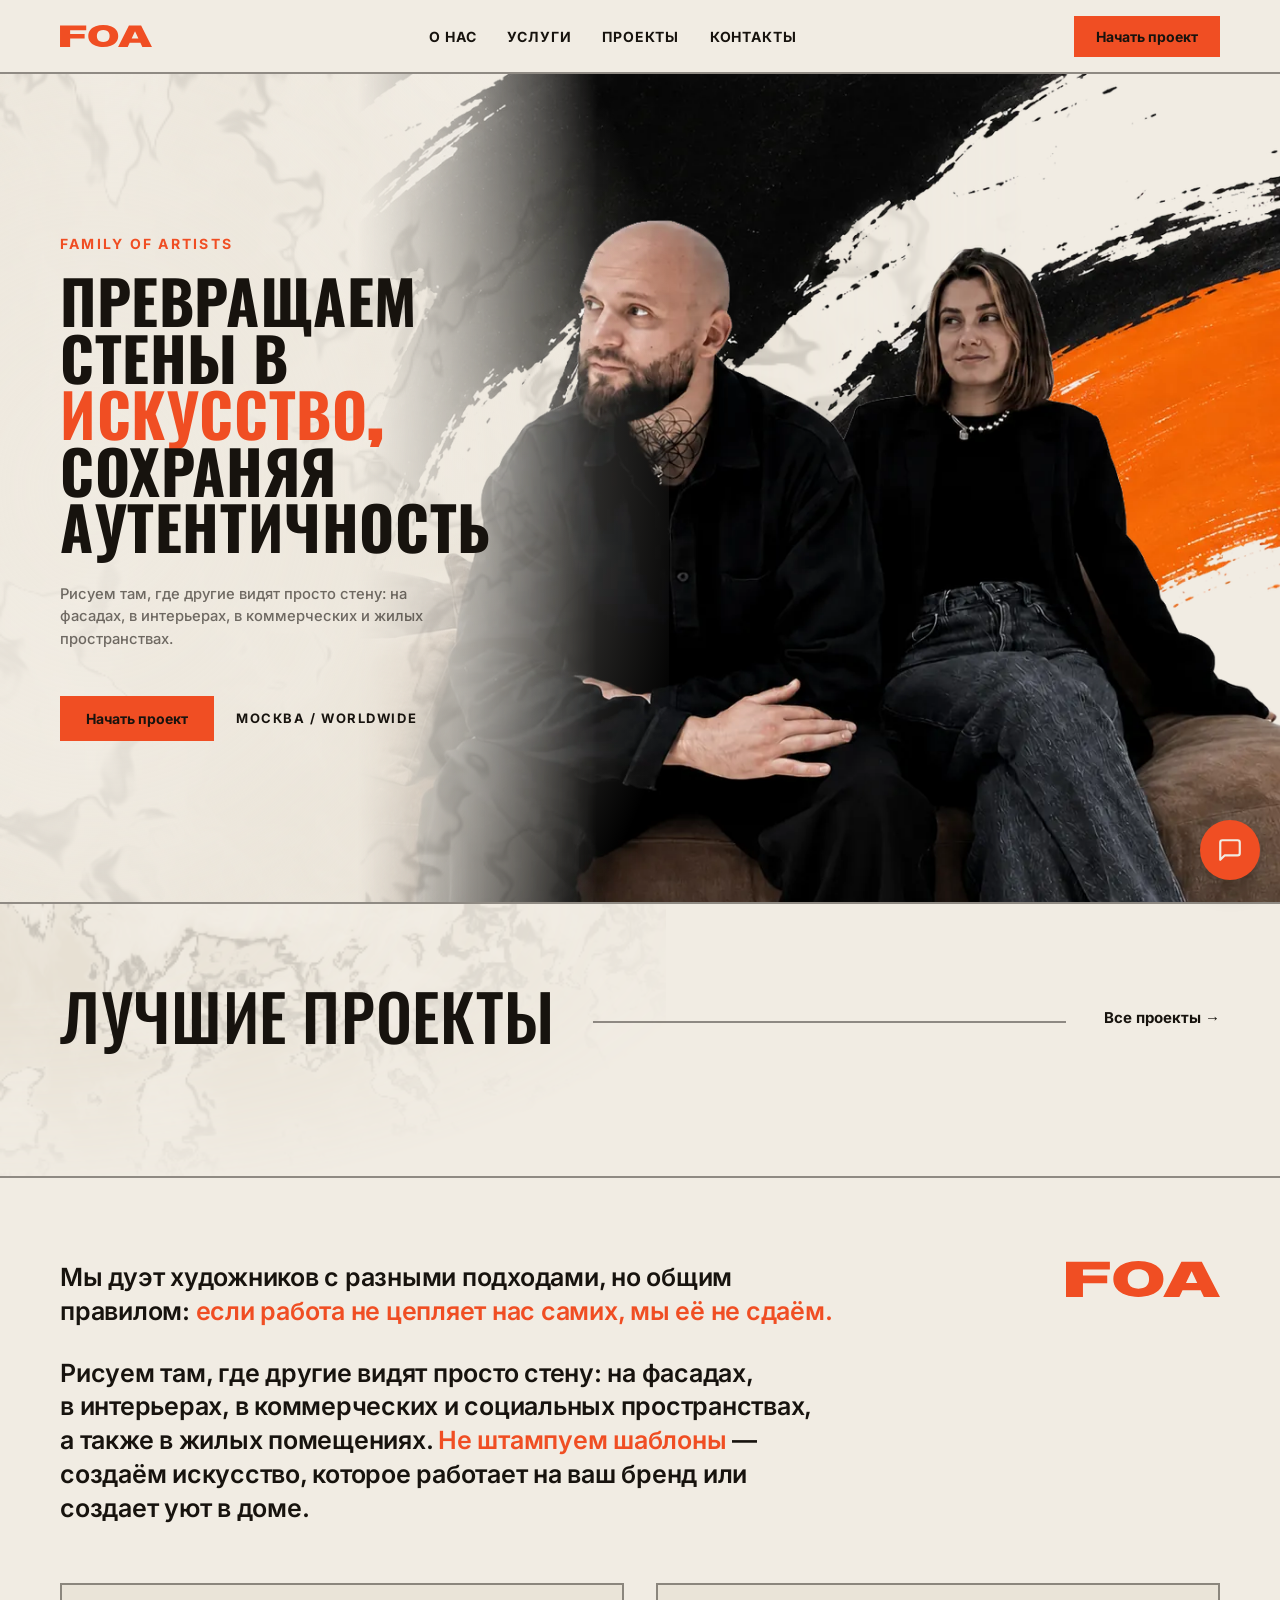
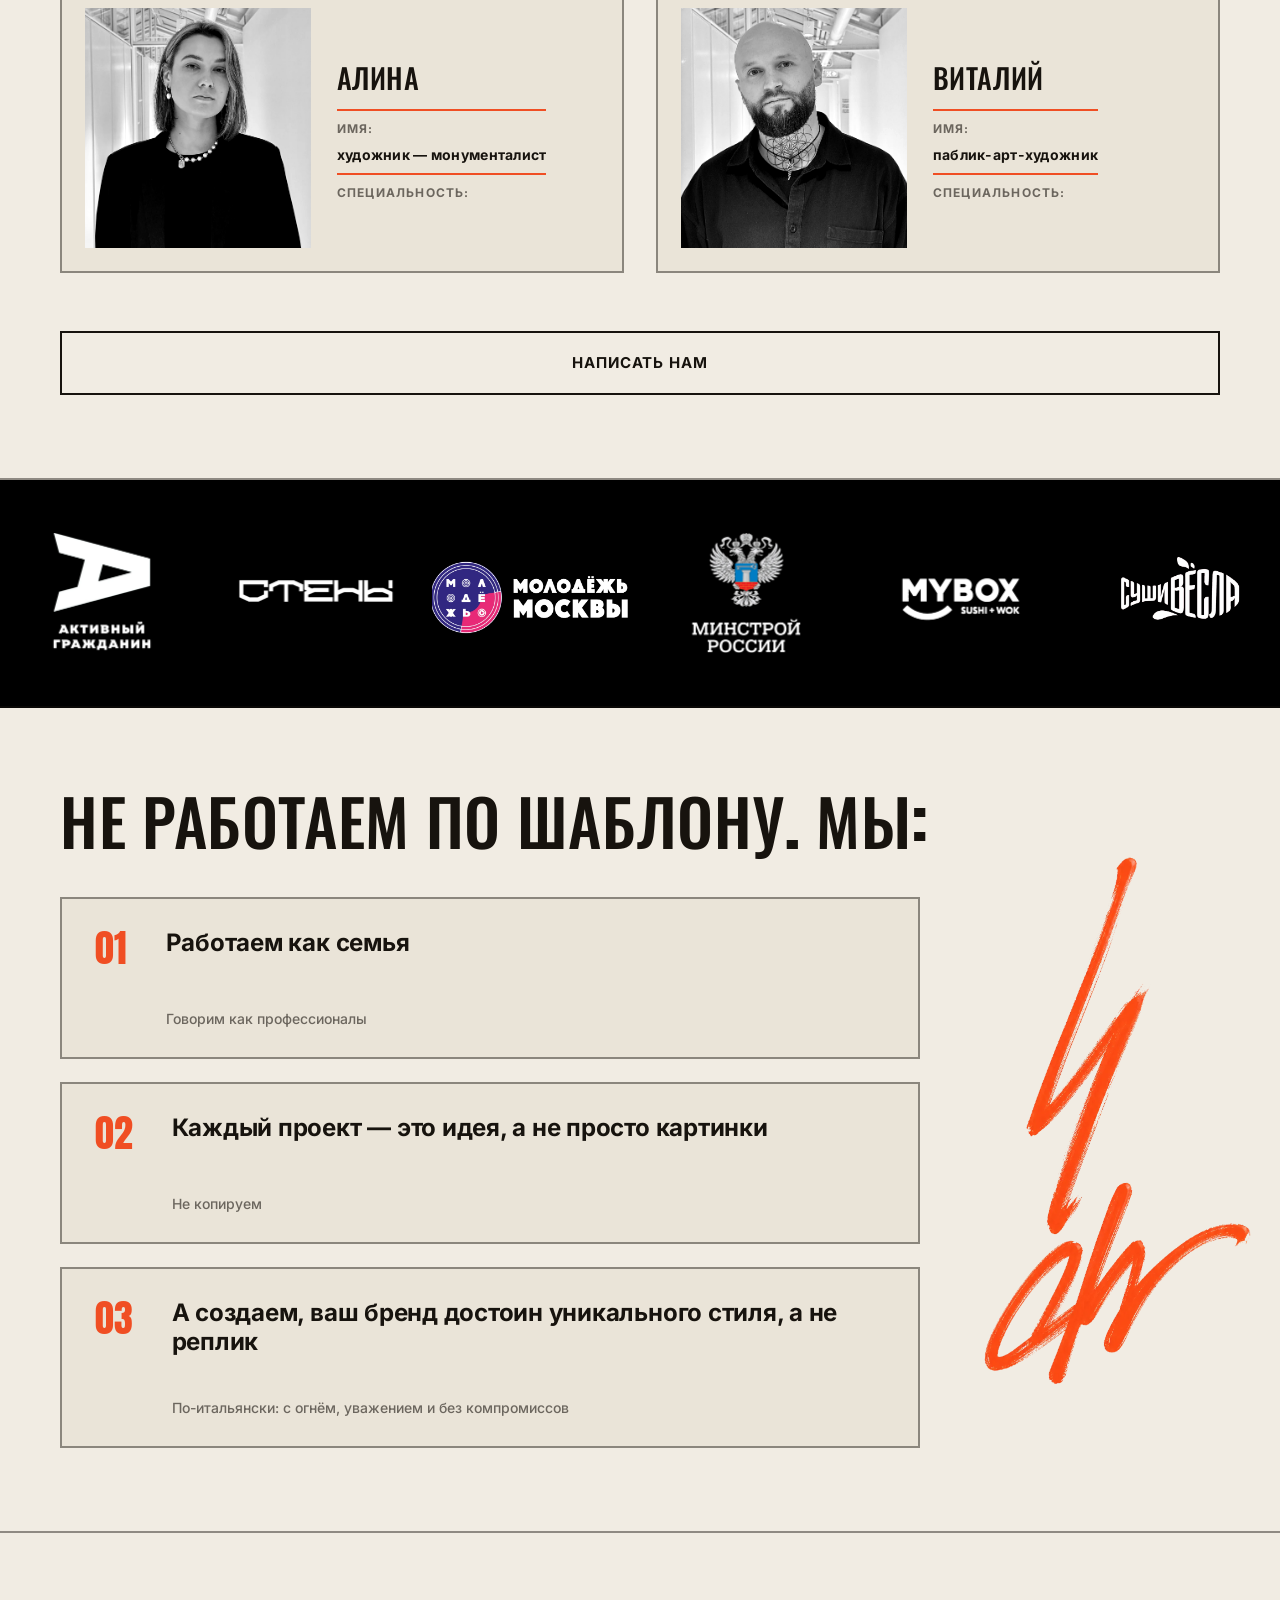
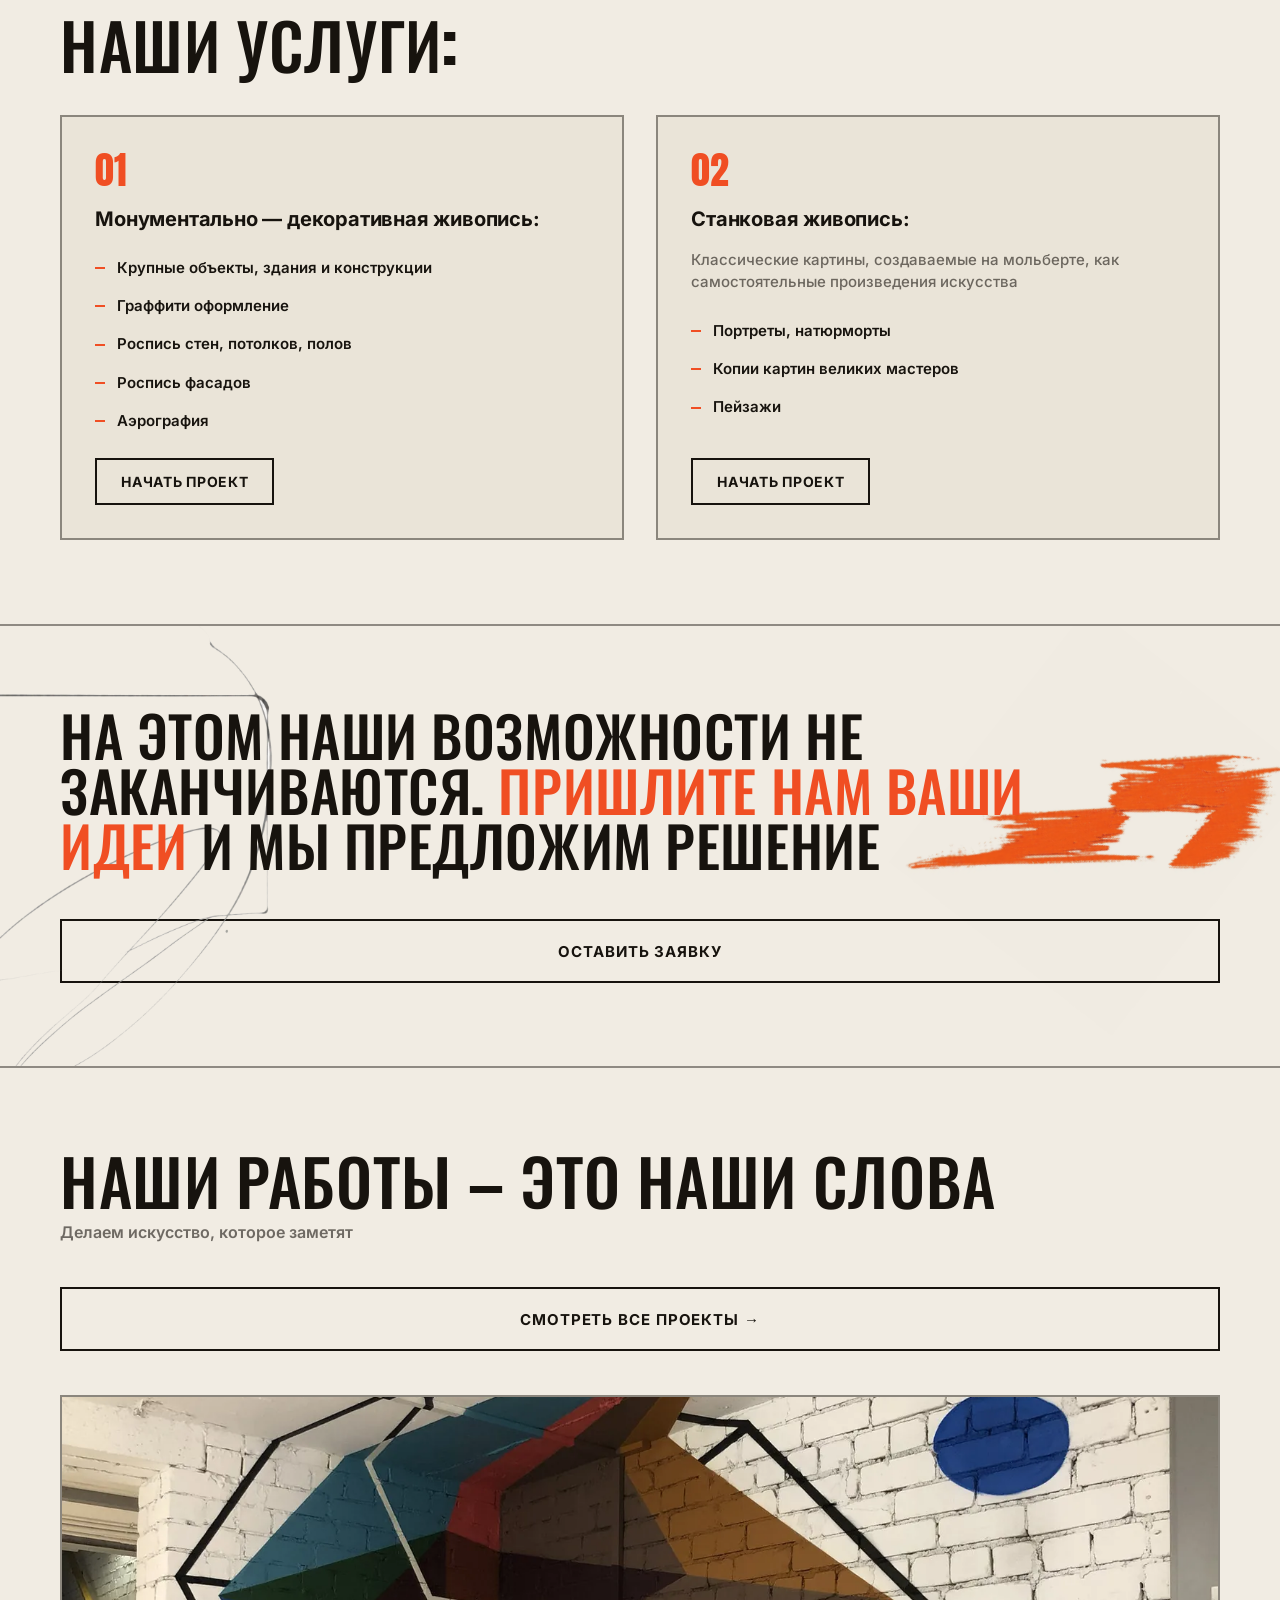
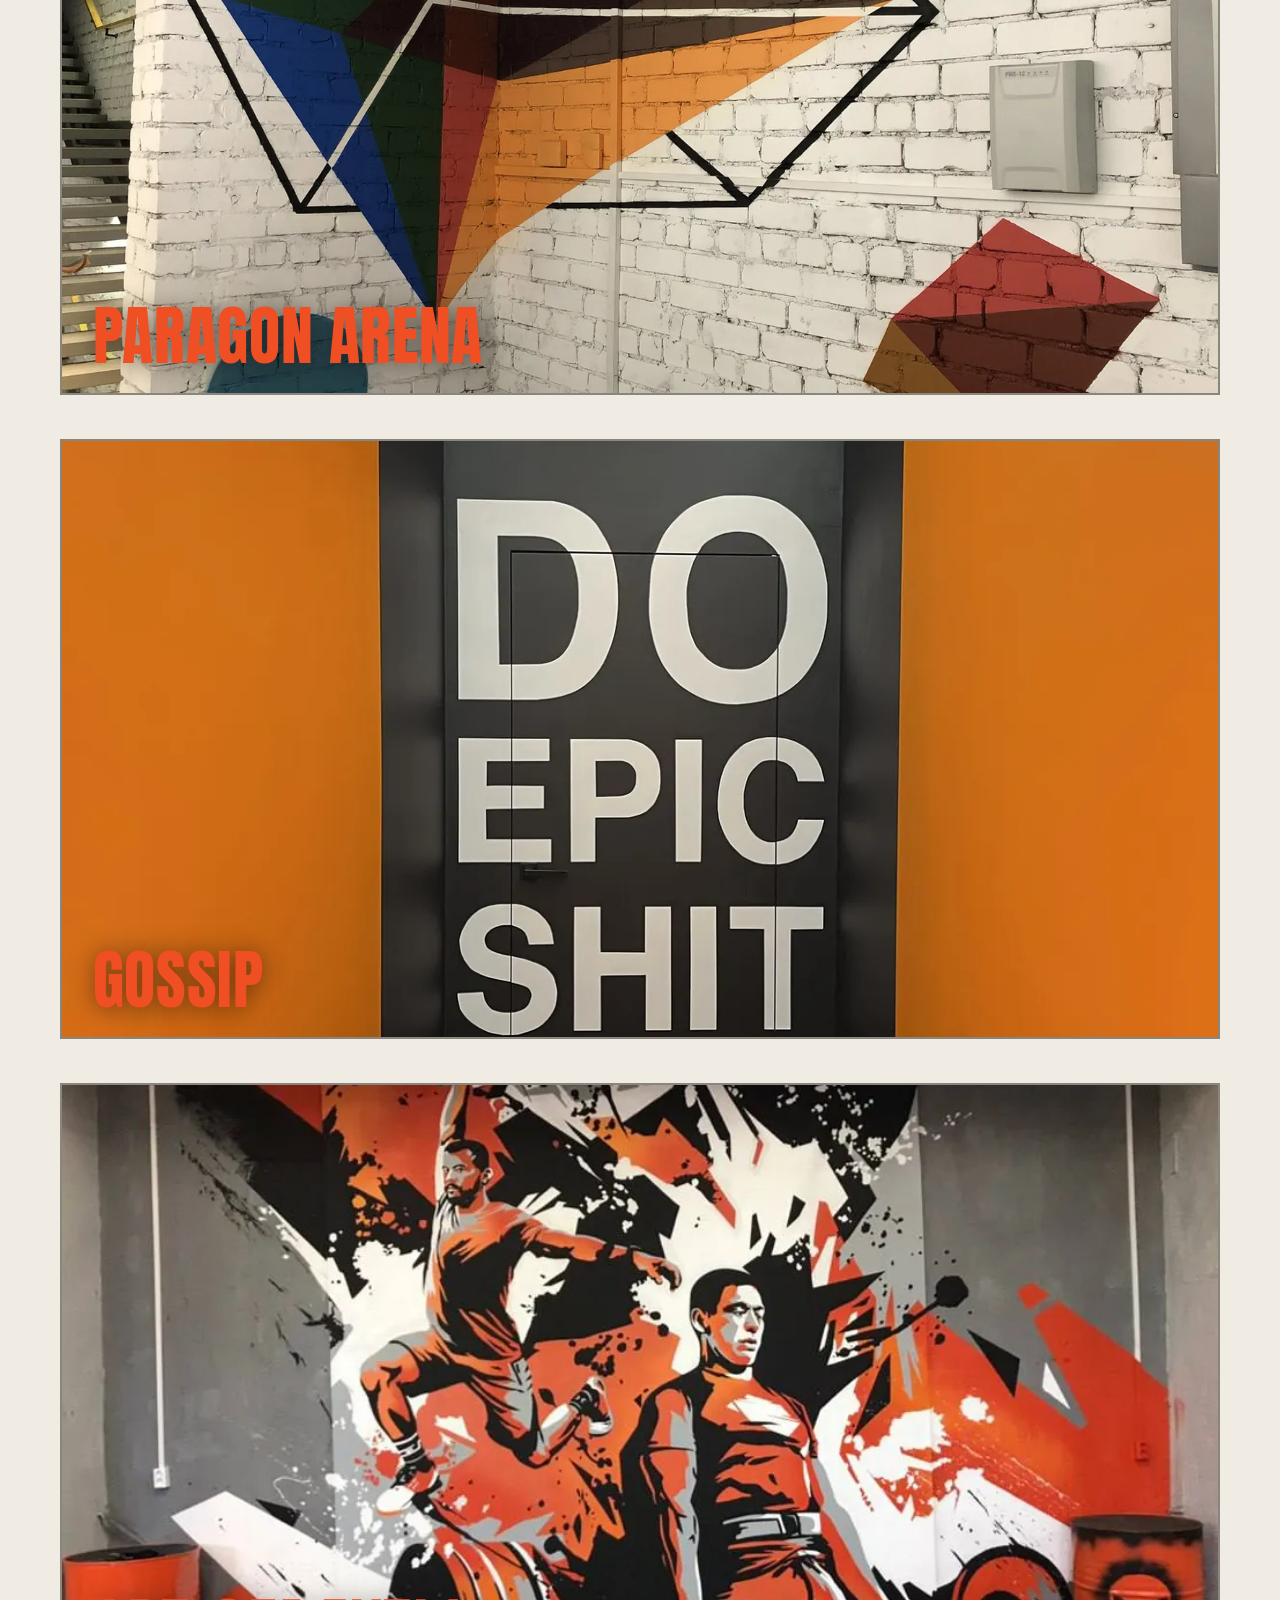
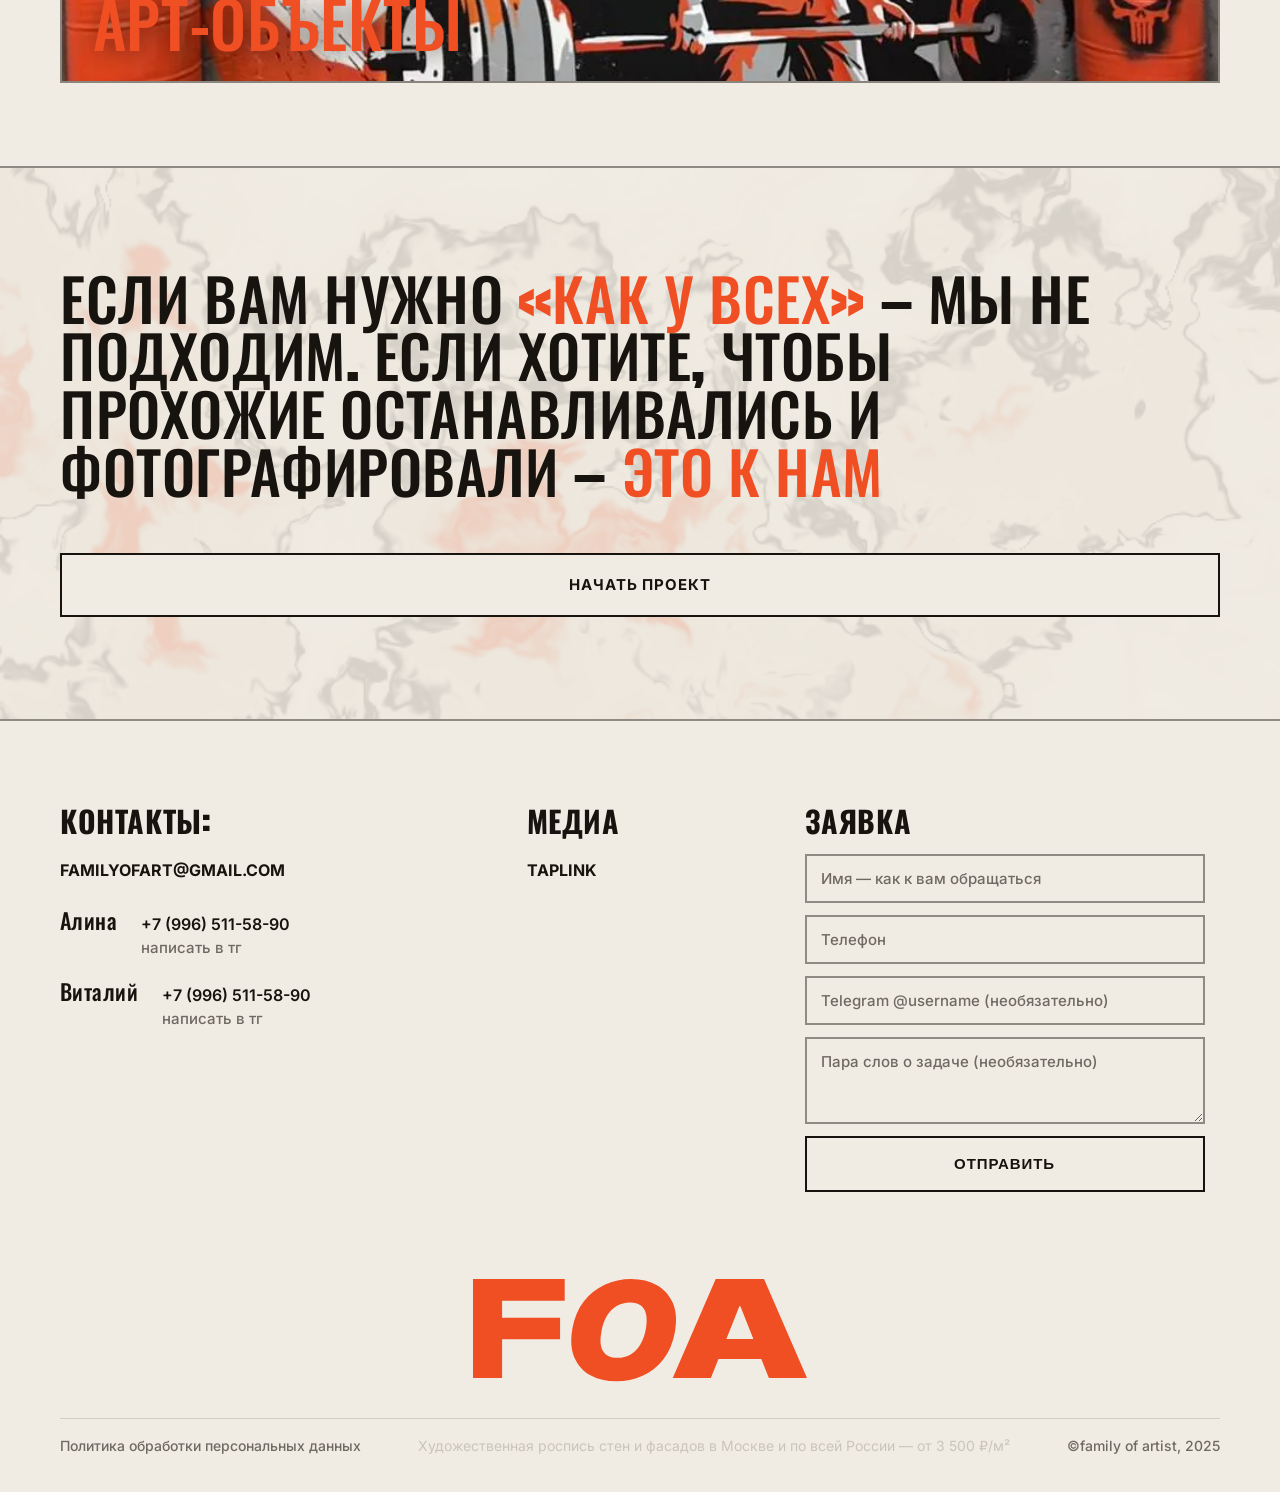
==== index.html @ 322136a9 "Плашка «Смотреть все проекты» — под заголовком works Generated with [Devin](https://devin.ai)  Co-Au" ====
<!DOCTYPE html>
<html lang="ru">
<head>
<meta charset="UTF-8">
<meta name="viewport" content="width=device-width, initial-scale=1.0">
<title>Роспись стен и фасадов в Москве на заказ — художники FOA</title>
<meta name="description" content="Дуэт художников FOA — художественная роспись стен, фасадов, муралы и арт-объекты в Москве и по всей России. Интерьеры, рестораны, офисы, школы. От 3 500 ₽/м², расчёт за день.">
<meta name="robots" content="index, follow">
<link rel="canonical" href="https://xn--b1adcfkmkkhey0az1hzb.xn--p1ai/">
<meta name="theme-color" content="#F1ECE3">
<link rel="icon" href="/favicon.ico" sizes="any">
<link rel="icon" type="image/png" sizes="32x32" href="/favicon-32.png">
<link rel="icon" type="image/png" sizes="192x192" href="/favicon-192.png">
<link rel="apple-touch-icon" href="/favicon-192.png">
<meta property="og:type" content="website">
<meta property="og:site_name" content="FOA · Family of Artists">
<meta property="og:locale" content="ru_RU">
<meta property="og:title" content="Роспись стен и фасадов в Москве на заказ — художники FOA">
<meta property="og:description" content="Дуэт художников: роспись стен, фасадов, муралы и арт-объекты в Москве и по России. От 3 500 ₽/м², расчёт за день.">
<meta property="og:url" content="https://xn--b1adcfkmkkhey0az1hzb.xn--p1ai/">
<meta property="og:image" content="https://xn--b1adcfkmkkhey0az1hzb.xn--p1ai/Photo/og-cover.webp">
<meta property="og:image:width" content="1200">
<meta property="og:image:height" content="630">
<meta name="twitter:card" content="summary_large_image">
<script type="application/ld+json">
{
  "@context": "https://schema.org",
  "@type": "ProfessionalService",
  "@id": "https://xn--b1adcfkmkkhey0az1hzb.xn--p1ai/#foa",
  "name": "FOA — Family of Artists",
  "alternateName": "Семья художников",
  "description": "Дуэт художников: художественная роспись стен, фасадов, муралы, граффити-оформление и арт-объекты в Москве и по всей России.",
  "url": "https://xn--b1adcfkmkkhey0az1hzb.xn--p1ai/",
  "logo": "https://xn--b1adcfkmkkhey0az1hzb.xn--p1ai/refs_tilda/logo_foa.svg",
  "image": "https://xn--b1adcfkmkkhey0az1hzb.xn--p1ai/Photo/og-cover.webp",
  "telephone": "+7 996 511-58-90",
  "email": "familyofart@gmail.com",
  "priceRange": "от 3 500 ₽/м², минимальный заказ 50 000 ₽",
  "address": { "@type": "PostalAddress", "addressLocality": "Москва", "addressCountry": "RU" },
  "areaServed": { "@type": "Country", "name": "Россия" },
  "sameAs": [
    "https://t.me/blue_vlvt",
    "https://t.me/ramcy_graffiti",
    "https://taplink.cc/graffitipro"
  ],
  "knowsAbout": ["роспись стен", "роспись фасадов", "муралы", "граффити", "художественная роспись интерьеров", "арт-объекты", "станковая живопись"],
  "founder": [
    { "@type": "Person", "name": "Алина", "jobTitle": "художник-монументалист" },
    { "@type": "Person", "name": "Виталий", "jobTitle": "паблик-арт-художник" }
  ]
}
</script>
<script type="application/ld+json">
{
  "@context": "https://schema.org",
  "@type": "WebSite",
  "url": "https://xn--b1adcfkmkkhey0az1hzb.xn--p1ai/",
  "name": "FOA — Family of Artists",
  "inLanguage": "ru"
}
</script>
<link rel="preload" as="image" href="Photo/Paint-800.webp" imagesrcset="Photo/Paint-800.webp 800w, Photo/Paint.webp 1600w" imagesizes="(max-width: 800px) 100vw, 1600px" fetchpriority="high" media="(max-width: 800px)">
<link rel="preload" as="image" href="Photo/Paint.webp" fetchpriority="high" media="(min-width: 801px)">
<link rel="preload" href="fonts/anton-400-latin.woff2" as="font" type="font/woff2" crossorigin>
<link rel="preload" href="fonts/inter-var-cyrillic.woff2" as="font" type="font/woff2" crossorigin>
<link rel="preload" href="fonts/inter-var-latin.woff2" as="font" type="font/woff2" crossorigin>
<link rel="preload" href="fonts/oswald-var-cyrillic.woff2" as="font" type="font/woff2" crossorigin>
<link rel="stylesheet" href="styles.css?v=231">
</head>
<body>

<!-- ================= HEADER ================= -->
<header class="header">
  <div class="header__inner">
    <a href="index.html" class="logo"><img loading="lazy" decoding="async" src="refs_tilda/logo_foa.svg" alt="FOA — Family of Artists"></a>
    <nav class="nav">
      <a href="#about">О НАС</a>
      <a href="#services">УСЛУГИ</a>
      <a href="#works">ПРОЕКТЫ</a>
      <a href="#contacts">КОНТАКТЫ</a>
      <a href="#contacts" class="nav__cta">Начать проект →</a>
    </nav>
    <a href="#contacts" class="btn btn--orange">Начать проект</a>
    <button class="burger" aria-label="Меню" aria-expanded="false"><span></span><span></span><span></span></button>
  </div>
</header>

<!-- ================= HERO ================= -->
<section class="hero">
  <canvas class="shader-bg shader-bg--text" data-shader data-theme="gray" aria-hidden="true"></canvas>
  <div class="hero__photo">
    <img fetchpriority="high" decoding="async" class="hero__paint" src="Photo/Paint.webp" srcset="Photo/Paint-800.webp 800w, Photo/Paint.webp 1600w" sizes="(max-width: 800px) 100vw, 1600px" alt="" aria-hidden="true" width="1600" height="900">
    <img fetchpriority="high" decoding="async" class="hero__people" src="Photo/HeroPeople.webp" srcset="Photo/HeroPeople-800.webp 800w, Photo/HeroPeople.webp 1600w" sizes="(max-width: 800px) 100vw, 1600px" alt="Алина и Виталий — дуэт художников FOA" width="1600" height="900">
  </div>
  <div class="hero__inner">
    <p class="hero__eyebrow" data-editable="hero_eyebrow" data-label="Герой — надзаголовок">Family of Artists</p>
    <h1 class="hero__title"><span data-editable="hero_title_a" data-label="Герой — заголовок (до оранжевого)">Превращаем стены в </span><span class="accent" data-editable="hero_title_b" data-label="Герой — заголовок (оранжевое слово)">искусство,</span><span data-editable="hero_title_c" data-label="Герой — заголовок (после)"> сохраняя аутентичность</span></h1>
    <p class="hero__text" data-editable="hero_text" data-label="Герой — подзаголовок">Рисуем там, где другие видят просто стену: на фасадах, в интерьерах, в коммерческих и жилых пространствах.</p>
    <div class="hero__foot">
      <a href="#contacts" class="btn btn--orange" data-editable="hero_btn" data-label="Герой — кнопка">Начать проект</a>
      <span class="hero__meta" data-editable="hero_meta" data-label="Герой — метка справа">МОСКВА / WORLDWIDE</span>
    </div>
  </div>
</section>

<!-- ================= PROJECTS ================= -->
<section class="projects" id="projects">
  <canvas class="shader-bg shader-bg--corner" data-shader data-theme="gray" aria-hidden="true"></canvas>
  <div class="section__inner">
    <div class="section__head">
      <h2 class="h-giant" data-editable="projects_home_title" data-label="Главная — заголовок проектов">ЛУЧШИЕ ПРОЕКТЫ</h2>
      <span class="section__head-line"></span>
      <a href="projects.html" class="link-more">Все проекты →</a>
    </div>
    <div class="projects__grid" id="homeGrid"></div>
  </div>
</section>

<!-- ================= ABOUT ================= -->
<section class="about" id="about">
  <div class="about__inner">
    <img loading="lazy" decoding="async" class="about__mark" src="refs_tilda/logo_foa.svg" alt="" aria-hidden="true">
    <p class="about__lead"><span data-editable="about_lead1_a" data-label="О нас — абзац 1 (до оранжевого)">Мы&nbsp;дуэт художников с&nbsp;разными подходами, но&nbsp;общим правилом: </span><span class="accent" data-editable="about_lead1_b" data-label="О нас — абзац 1 (оранжевое)">если работа не&nbsp;цепляет нас самих, мы&nbsp;её&nbsp;не&nbsp;сдаём.</span></p>
    <p class="about__lead"><span data-editable="about_lead2_a" data-label="О нас — абзац 2 (до оранжевого)">Рисуем там, где другие видят просто стену: на&nbsp;фасадах, в&nbsp;интерьерах, в&nbsp;коммерческих и&nbsp;социальных пространствах, а&nbsp;также в&nbsp;жилых помещениях. </span><span class="accent" data-editable="about_lead2_b" data-label="О нас — абзац 2 (оранжевое)">Не&nbsp;штампуем шаблоны</span><span data-editable="about_lead2_c" data-label="О нас — абзац 2 (после)">&nbsp;— создаём искусство, которое работает на&nbsp;ваш бренд или создает уют в&nbsp;доме.</span></p>

    <div class="about__cards">
      <div class="artist-card">
        <div class="artist-card__photo"><img loading="lazy" decoding="async" src="refs_tilda/tild3065-6233-4661-b130-633862363839_noroot.webp" alt="Алина — художник-монументалист" width="1600" height="1143"></div>
        <div class="artist-card__info">
          <span class="artist-card__name" data-editable="artist1_name" data-label="О нас — художник 1: имя">АЛИНА</span>
          <span class="artist-card__line"></span>
          <span class="artist-card__label">имя:</span>
          <span class="artist-card__role" data-editable="artist1_role" data-label="О нас — художник 1: специальность">художник — монументалист</span>
          <span class="artist-card__line"></span>
          <span class="artist-card__label">специальность:</span>
        </div>
      </div>
      <div class="artist-card">
        <div class="artist-card__photo"><img loading="lazy" decoding="async" src="refs_tilda/tild3065-6233-4566-a464-653265303738_noroot.webp" alt="Виталий — паблик-арт-художник" width="1600" height="1143"></div>
        <div class="artist-card__info">
          <span class="artist-card__name" data-editable="artist2_name" data-label="О нас — художник 2: имя">ВИТАЛИЙ</span>
          <span class="artist-card__line"></span>
          <span class="artist-card__label">имя:</span>
          <span class="artist-card__role" data-editable="artist2_role" data-label="О нас — художник 2: специальность">паблик-арт-художник</span>
          <span class="artist-card__line"></span>
          <span class="artist-card__label">специальность:</span>
        </div>
      </div>
    </div>
    <a href="https://t.me/blue_vlvt" target="_blank" rel="noopener" class="bar-btn about__bar" data-editable="about_btn" data-label="О нас — кнопка">Написать нам</a>
  </div>
</section>

<!-- ================= MARQUEE ================= -->
<div class="marquee" aria-hidden="true">
  <div class="marquee__track">
    <img loading="lazy" decoding="async" src="refs_tilda/tild3631-6630-4166-b730-313061323132_2025-11-22_155715.webp" alt="" width="1600" height="1130">
    <img loading="lazy" decoding="async" src="refs_tilda/tild3937-3263-4364-b061-323366306538_2025-11-22_155919.webp" alt="" width="1600" height="1130">
    <img loading="lazy" decoding="async" src="refs_tilda/tild3764-3364-4334-b230-643463303864_2025-11-22_155915.webp" alt="" width="1600" height="1130">
    <img loading="lazy" decoding="async" src="refs_tilda/tild3830-6561-4139-b335-373435306161_2025-11-22_155826.webp" alt="" width="1600" height="1130">
    <img loading="lazy" decoding="async" src="refs_tilda/tild3532-6338-4166-b036-393535343565_2025-11-22_155926.webp" alt="" width="1600" height="1130">
    <img loading="lazy" decoding="async" src="refs_tilda/tild3364-6365-4335-b830-323130393661_2025-11-22_155932.webp" alt="" width="1600" height="1130">
    <img loading="lazy" decoding="async" src="refs_tilda/tild3538-3336-4634-a435-313936626163_2025-11-22_155935.webp" alt="" width="1600" height="703">
    <img loading="lazy" decoding="async" src="refs_tilda/tild3733-3736-4730-a434-626161383332_2025-11-22_155950.webp" alt="" width="1600" height="1130">
    <img loading="lazy" decoding="async" src="refs_tilda/tild3131-6165-4632-b033-353531656564_2025-11-22_155954.webp" alt="" width="1600" height="1130">
    <img loading="lazy" decoding="async" src="refs_tilda/tild3737-6365-4266-b438-373665303764_2025-11-22_160013.webp" alt="" width="1600" height="1130">
    <img loading="lazy" decoding="async" src="refs_tilda/tild3832-6137-4330-b766-353234316364_2025-11-22_160016.webp" alt="" width="1600" height="1130">
    <img loading="lazy" decoding="async" src="refs_tilda/tild3136-6337-4335-a133-393362656363_2025-11-22_160027.webp" alt="" width="1600" height="1130">
    <img loading="lazy" decoding="async" src="refs_tilda/tild3630-3538-4638-b434-363532386262_2025-11-22_160006.webp" alt="" width="1600" height="1130">
    <img loading="lazy" decoding="async" src="refs_tilda/tild6364-3865-4165-b362-323133636336_2025-11-22_155958.webp" alt="" width="1600" height="1130">
    <img loading="lazy" decoding="async" src="refs_tilda/tild6638-3839-4635-a234-653264303336_2025-11-22_160009.webp" alt="" width="1600" height="1130">
    <img loading="lazy" decoding="async" src="refs_tilda/tild3134-3766-4262-b433-306536646630_2025-11-22_160029.webp" alt="" width="1600" height="1130">
    <img loading="lazy" decoding="async" src="refs_tilda/tild3865-3539-4939-b431-353034396135_2025-11-22_160056.webp" alt="" width="1600" height="1130">
    <img loading="lazy" decoding="async" src="refs_tilda/tild3562-3937-4332-b866-623234663832_2025-11-22_160046.webp" alt="" width="1600" height="1130">
    <img loading="lazy" decoding="async" src="refs_tilda/tild3431-3037-4666-b265-353130316464_2025-11-22_160034.webp" alt="" width="1600" height="1130">
    <img loading="lazy" decoding="async" src="refs_tilda/tild6632-6533-4866-a263-373661386630_2025-11-22_160038.webp" alt="" width="1600" height="1130">
    <img loading="lazy" decoding="async" src="refs_tilda/tild3134-3865-4338-b237-633635653339_2025-11-22_160052.webp" alt="" width="1600" height="1130">
    <img loading="lazy" decoding="async" src="refs_tilda/tild6662-6438-4135-a432-363365373838_2025-11-22_160100.webp" alt="" width="1600" height="1130">
    <img loading="lazy" decoding="async" src="refs_tilda/tild3631-6630-4166-b730-313061323132_2025-11-22_155715.webp" alt="" width="1600" height="1130">
    <img loading="lazy" decoding="async" src="refs_tilda/tild3937-3263-4364-b061-323366306538_2025-11-22_155919.webp" alt="" width="1600" height="1130">
    <img loading="lazy" decoding="async" src="refs_tilda/tild3764-3364-4334-b230-643463303864_2025-11-22_155915.webp" alt="" width="1600" height="1130">
    <img loading="lazy" decoding="async" src="refs_tilda/tild3830-6561-4139-b335-373435306161_2025-11-22_155826.webp" alt="" width="1600" height="1130">
    <img loading="lazy" decoding="async" src="refs_tilda/tild3532-6338-4166-b036-393535343565_2025-11-22_155926.webp" alt="" width="1600" height="1130">
    <img loading="lazy" decoding="async" src="refs_tilda/tild3364-6365-4335-b830-323130393661_2025-11-22_155932.webp" alt="" width="1600" height="1130">
    <img loading="lazy" decoding="async" src="refs_tilda/tild3538-3336-4634-a435-313936626163_2025-11-22_155935.webp" alt="" width="1600" height="703">
    <img loading="lazy" decoding="async" src="refs_tilda/tild3733-3736-4730-a434-626161383332_2025-11-22_155950.webp" alt="" width="1600" height="1130">
    <img loading="lazy" decoding="async" src="refs_tilda/tild3131-6165-4632-b033-353531656564_2025-11-22_155954.webp" alt="" width="1600" height="1130">
    <img loading="lazy" decoding="async" src="refs_tilda/tild3737-6365-4266-b438-373665303764_2025-11-22_160013.webp" alt="" width="1600" height="1130">
    <img loading="lazy" decoding="async" src="refs_tilda/tild3832-6137-4330-b766-353234316364_2025-11-22_160016.webp" alt="" width="1600" height="1130">
    <img loading="lazy" decoding="async" src="refs_tilda/tild3136-6337-4335-a133-393362656363_2025-11-22_160027.webp" alt="" width="1600" height="1130">
    <img loading="lazy" decoding="async" src="refs_tilda/tild3630-3538-4638-b434-363532386262_2025-11-22_160006.webp" alt="" width="1600" height="1130">
    <img loading="lazy" decoding="async" src="refs_tilda/tild6364-3865-4165-b362-323133636336_2025-11-22_155958.webp" alt="" width="1600" height="1130">
    <img loading="lazy" decoding="async" src="refs_tilda/tild6638-3839-4635-a234-653264303336_2025-11-22_160009.webp" alt="" width="1600" height="1130">
    <img loading="lazy" decoding="async" src="refs_tilda/tild3134-3766-4262-b433-306536646630_2025-11-22_160029.webp" alt="" width="1600" height="1130">
    <img loading="lazy" decoding="async" src="refs_tilda/tild3865-3539-4939-b431-353034396135_2025-11-22_160056.webp" alt="" width="1600" height="1130">
    <img loading="lazy" decoding="async" src="refs_tilda/tild3562-3937-4332-b866-623234663832_2025-11-22_160046.webp" alt="" width="1600" height="1130">
    <img loading="lazy" decoding="async" src="refs_tilda/tild3431-3037-4666-b265-353130316464_2025-11-22_160034.webp" alt="" width="1600" height="1130">
    <img loading="lazy" decoding="async" src="refs_tilda/tild6632-6533-4866-a263-373661386630_2025-11-22_160038.webp" alt="" width="1600" height="1130">
    <img loading="lazy" decoding="async" src="refs_tilda/tild3134-3865-4338-b237-633635653339_2025-11-22_160052.webp" alt="" width="1600" height="1130">
    <img loading="lazy" decoding="async" src="refs_tilda/tild6662-6438-4135-a432-363365373838_2025-11-22_160100.webp" alt="" width="1600" height="1130">
  </div>
</div>

<!-- ================= PRINCIPLES ================= -->
<section class="principles" id="principles">
  <img loading="lazy" decoding="async" class="principles__sign" src="Photo/OrangeBlock.webp" alt="" aria-hidden="true" width="833" height="1581">
  <div class="section__inner">
    <h2 class="h-giant" data-editable="principles_title" data-label="Принципы — заголовок">не работаем по шаблону. Мы:</h2>
    <div class="principle-row" style="margin-top: clamp(28px,3.5vw,50px)">
      <span class="principle-row__num">01</span>
      <span class="principle-row__text" data-editable="pr1_text" data-label="Принцип 1 — текст">Работаем как семья</span>
      <p class="principle-row__sub" data-editable="pr1_sub" data-label="Принцип 1 — подпись">Говорим как профессионалы</p>
    </div>
    <div class="principle-row">
      <span class="principle-row__num">02</span>
      <span class="principle-row__text" data-editable="pr2_text" data-label="Принцип 2 — текст">Каждый проект — это идея, а не просто картинки</span>
      <p class="principle-row__sub" data-editable="pr2_sub" data-label="Принцип 2 — подпись">Не копируем</p>
    </div>
    <div class="principle-row">
      <span class="principle-row__num">03</span>
      <span class="principle-row__text" data-editable="pr3_text" data-label="Принцип 3 — текст">А создаем, ваш бренд достоин уникального стиля, а не реплик</span>
      <p class="principle-row__sub" data-editable="pr3_sub" data-label="Принцип 3 — подпись">По-итальянски: с огнём, уважением и без компромиссов</p>
    </div>
  </div>
</section>

<!-- ================= SERVICES ================= -->
<section class="services" id="services">
  <div class="section__inner">
    <h2 class="h-giant" data-editable="services_title" data-label="Услуги — заголовок">наши услуги:</h2>
    <div class="services__cards">
      <div class="svc-card">
        <span class="svc-card__num">01</span>
        <h3 class="svc-card__title" data-editable="svc1_title" data-label="Услуга 1 — название">Монументально — декоративная живопись:</h3>
        <ul class="svc-card__list" data-editable="svc1_list" data-label="Услуга 1 — список (по строке на пункт)">
          <li>Крупные объекты, здания и конструкции</li>
          <li>Граффити оформление</li>
          <li>Роспись стен, потолков, полов</li>
          <li>Роспись фасадов</li>
          <li>Аэрография</li>
        </ul>
        <a href="#contacts" class="svc-card__btn">Начать проект</a>
      </div>
      <div class="svc-card">
        <span class="svc-card__num">02</span>
        <h3 class="svc-card__title" data-editable="svc2_title" data-label="Услуга 2 — название">Станковая живопись:</h3>
        <p class="svc-card__desc" data-editable="svc2_desc" data-label="Услуга 2 — описание">Классические картины, создаваемые на мольберте, как самостоятельные произведения искусства</p>
        <ul class="svc-card__list" data-editable="svc2_list" data-label="Услуга 2 — список (по строке на пункт)">
          <li>Портреты, натюрморты</li>
          <li>Копии картин великих мастеров</li>
          <li>Пейзажи</li>
        </ul>
        <a href="#contacts" class="svc-card__btn">Начать проект</a>
      </div>
    </div>
  </div>
</section>

<!-- ================= STATEMENT ================= -->
<section class="statement">
  <img loading="lazy" decoding="async" class="statement__scribble" src="Photo/Rospis.webp" alt="" aria-hidden="true" width="800" height="1600">
  <img loading="lazy" decoding="async" class="statement__brush" src="Photo/Orange_Line1.webp" alt="" aria-hidden="true" width="1164" height="1351">
  <div class="section__inner">
    <p class="statement__text"><span data-editable="statement_a" data-label="Заявление — текст (до оранжевого)">На этом наши возможности не заканчиваются. </span><span class="accent" data-editable="statement_b" data-label="Заявление — текст (оранжевое)">Пришлите нам ваши идеи</span><span data-editable="statement_c" data-label="Заявление — текст (после)"> и мы предложим решение</span></p>
    <a href="#contacts" class="bar-btn statement__bar" data-editable="statement_btn" data-label="Заявление — кнопка">Оставить заявку</a>
  </div>
</section>

<!-- ================= WORKS ================= -->
<section class="works" id="works">
  <div class="section__inner">
    <div class="works__head">
      <div>
        <h2 class="h-giant" data-editable="works_title" data-label="Работы — заголовок">Наши работы — это наши слова</h2>
        <p class="works__sub" data-editable="works_sub" data-label="Работы — подзаголовок">Делаем искусство, которое заметят</p>
      </div>
    </div>
    <a href="projects.html" class="bar-btn works__bar">Смотреть все проекты →</a>
    <div class="works__list">
      <a href="project.html?id=paragon" class="work-panel">
        <img loading="lazy" decoding="async" src="refs_tilda/tild3730-3235-4632-b966-333739666364_2021-04-18_16-38-01.webp" alt="Paragon Arena — мурал в зале" width="1600" height="1200">
        <span class="work-panel__name">Paragon Arena</span>
      </a>
      <a href="project.html?id=gossip" class="work-panel">
        <img loading="lazy" decoding="async" src="refs_tilda/tild6665-6466-4435-b266-643162633964_IMG_0208.webp" alt="GOSSIP — неоновый мурал" width="1200" height="1600">
        <span class="work-panel__name">Gossip</span>
      </a>
      <a href="project.html?id=molodezh" class="work-panel">
        <img loading="lazy" decoding="async" src="refs_tilda/tild3738-3365-4331-b139-633431656135_noroot.webp" alt="Арт-объект — мишка" width="1000" height="714">
        <span class="work-panel__name">Арт-объекты</span>
      </a>
    </div>
  </div>
</section>

<!-- ================= CTA ================= -->
<section class="cta" id="cta">
  <canvas class="shader-bg" data-shader aria-hidden="true"></canvas>
  <div class="cta__inner">
    <p class="cta__text"><span data-editable="cta_a" data-label="Призыв — текст (до оранжевого)">Если вам нужно </span><span class="accent" data-editable="cta_b" data-label="Призыв — текст (оранжевое 1)">«как у всех»</span><span data-editable="cta_c" data-label="Призыв — текст (середина)"> — мы не подходим. Если хотите, чтобы прохожие останавливались и фотографировали — </span><span class="accent" data-editable="cta_d" data-label="Призыв — текст (оранжевое 2)">это к нам</span></p>
    <a href="#contacts" class="bar-btn cta__bar" data-editable="cta_btn" data-label="Призыв — кнопка">Начать проект</a>
  </div>
</section>

<!-- ================= FOOTER ================= -->
<footer class="footer" id="contacts">
  <div class="footer__inner">
    <div class="footer__cols">
      <div>
        <h3 class="footer__col-title">Контакты:</h3>
        <a class="footer__link" href="mailto:familyofart@gmail.com" data-editable="footer_email" data-editable-href="mailto" data-label="Подвал — e-mail">familyofart@gmail.com</a>
        <div class="footer__artist">
          <span class="footer__artist-name" data-admin-trigger>Алина</span>
          <div class="footer__artist-info">
            <a class="footer__artist-tel" href="tel:+79965115890" data-editable="footer_tel_alina" data-editable-href="tel" data-label="Подвал — телефон Алины">+7 (996) 511-58-90</a>
            <a class="footer__artist-tg" href="https://t.me/blue_vlvt" target="_blank" rel="noopener" data-editable="footer_tg_alina" data-editable-href="tg" data-label="Подвал — Telegram Алины (впишите @ник)">написать в тг</a>
          </div>
        </div>
        <div class="footer__artist">
          <span class="footer__artist-name">Виталий</span>
          <div class="footer__artist-info">
            <a class="footer__artist-tel" href="tel:+79965115890" data-editable="footer_tel_vitaliy" data-editable-href="tel" data-label="Подвал — телефон Виталия">+7 (996) 511-58-90</a>
            <a class="footer__artist-tg" href="https://t.me/ramcy_graffiti" target="_blank" rel="noopener" data-editable="footer_tg_vitaliy" data-editable-href="tg" data-label="Подвал — Telegram Виталия (впишите @ник)">написать в тг</a>
          </div>
        </div>
      </div>
      <div>
        <h3 class="footer__col-title">медиа</h3>
        <a class="footer__link" href="https://taplink.cc/graffitipro" target="_blank" rel="noopener">Taplink</a>
      </div>
      <div>
        <h3 class="footer__col-title">Заявка</h3>
        <form class="lead-form" id="leadForm">
          <input type="text" name="website" class="lead-form__hp" tabindex="-1" autocomplete="off" aria-hidden="true">
          <input class="lead-form__input" type="text" name="name" placeholder="Имя — как к вам обращаться" required>
          <input class="lead-form__input" type="tel" name="phone" placeholder="Телефон" required>
          <input class="lead-form__input" type="text" name="tg" placeholder="Telegram @username (необязательно)">
          <textarea class="lead-form__input" name="message" rows="3" placeholder="Пара слов о задаче (необязательно)"></textarea>
          <button class="bar-btn" type="submit">Отправить</button>
          <p class="lead-form__msg" id="leadMsg" role="status"></p>
        </form>
      </div>
    </div>
    <div class="footer__strip"><img loading="lazy" decoding="async" src="refs_tilda/fphoto1.svg" alt="FOA — Family of Artists"></div>
    <div class="footer__legal">
      <a href="#">Политика обработки персональных данных</a>
      <span class="footer__seo" data-editable="footer_seo" data-label="Подвал — SEO-строка">Художественная роспись стен и фасадов в Москве и по всей России — от 3 500 ₽/м²</span>
      <span data-admin-trigger>©family of artist, 2025</span>
    </div>
  </div>
</footer>

<script src="js/shader.js?v=227" defer></script>
<script src="js/content.js?v=231" defer></script>
<script src="js/store.js?v=226" defer></script>
<script src="js/site.js?v=226" defer></script>
<script src="js/chat.js?v=226" defer></script>
<script>
/* Лучшие проекты: отмеченные ★ в админке; если ни одного — первые 3 */
document.addEventListener('DOMContentLoaded', async function () {
  var grid = document.getElementById('homeGrid');
  if (!grid) return;
  var esc = function (s) { return String(s || '').replace(/&/g, '&amp;').replace(/</g, '&lt;').replace(/"/g, '&quot;'); };
  var ps = await FOAStore.all().catch(function () { return []; });
  var feat = ps.filter(function (p) { return p.featured; });
  var show = feat.length ? feat : ps.slice(0, 3);
  grid.innerHTML = show.map(function (p) {
    return '<a href="project.html?id=' + encodeURIComponent(p.id) + '" class="project-card">' +
      '<div class="project-card__img"><img loading="lazy" decoding="async" src="' + p.cover + '" alt="' + esc(p.title) + ' — ' + esc(p.category) + '"></div>' +
      '<div class="project-card__meta">' +
        '<span class="project-card__name">' + esc(p.title) + '</span>' +
        '<span class="project-card__index">' + esc(p.category) + '</span>' +
      '</div></a>';
  }).join('');
});
</script>

</body>
</html>
---- styles.css ----
@font-face {
  font-family: 'Anton';
  font-style: normal;
  font-weight: 400;
  font-display: swap;
  src: url('fonts/anton-400-latin.woff2') format('woff2');
  unicode-range: U+0000-00FF, U+0131, U+0152-0153, U+02BB-02BC, U+02C6, U+02DA, U+02DC, U+0304, U+0308, U+0329, U+2000-206F, U+20AC, U+2122, U+2191, U+2193, U+2212, U+2215, U+FEFF, U+FFFD;
}
@font-face {
  font-family: 'Inter';
  font-style: normal;
  font-weight: 400 700;
  font-display: swap;
  src: url('fonts/inter-var-cyrillic.woff2') format('woff2');
  unicode-range: U+0301, U+0400-045F, U+0490-0491, U+04B0-04B1, U+2116;
}
@font-face {
  font-family: 'Inter';
  font-style: normal;
  font-weight: 400 700;
  font-display: swap;
  src: url('fonts/inter-var-latin.woff2') format('woff2');
  unicode-range: U+0000-00FF, U+0131, U+0152-0153, U+02BB-02BC, U+02C6, U+02DA, U+02DC, U+0304, U+0308, U+0329, U+2000-206F, U+20AC, U+2122, U+2191, U+2193, U+2212, U+2215, U+FEFF, U+FFFD;
}

/* ============ FOA — Tilda structure, light editorial redesign ============ */
@font-face {
  font-family: 'Oswald';
  font-style: normal;
  font-weight: 500 700;
  font-display: swap;
  src: url('fonts/oswald-var-cyrillic.woff2') format('woff2');
  unicode-range: U+0301, U+0400-045F, U+0490-0491, U+04B0-04B1, U+2116;
}
@font-face {
  font-family: 'Oswald';
  font-style: normal;
  font-weight: 500 700;
  font-display: swap;
  src: url('fonts/oswald-var-latin.woff2') format('woff2');
  unicode-range: U+0000-00FF, U+0131, U+0152-0153, U+02BB-02BC, U+02C6, U+02DA, U+02DC, U+0304, U+0308, U+0329, U+2000-206F, U+20AC, U+2122, U+2191, U+2193, U+2212, U+2215, U+FEFF, U+FFFD;
}
:root {
  --paper: #F1ECE3;         /* тёплый белый «холст» */
  --paper-2: #EAE4D8;       /* глубже — карточки, полосы */
  --ink: #17130E;           /* Mars Black */
  --ink-60: rgba(23,19,14,.6);
  --ink-30: rgba(23,19,14,.18);
  --line: rgba(23,19,14,.45);
  --hairline: rgba(23,19,14,.14);
  --orange: #F04E23;        /* Cadmium Orange */
  --anton: 'Anton', 'Oswald', 'Arial Narrow', sans-serif;
  --font: 'Inter', 'Segoe UI', sans-serif;
  --pad: clamp(16px, 2.2vw, 36px);
}

* { margin: 0; padding: 0; box-sizing: border-box; }
html { scroll-behavior: smooth; }
html, body { overflow-x: clip; }
body {
  background: var(--paper);
  color: var(--ink);
  font-family: var(--font);
  -webkit-font-smoothing: antialiased;
}
img { display: block; width: 100%; height: 100%; object-fit: cover; }
a { color: inherit; text-decoration: none; }
.accent { color: var(--orange); }
::selection { background: var(--orange); color: var(--paper); }

/* ============ type ============ */
.h-giant {
  font-family: var(--anton);
  font-size: clamp(38px, 5vw, 72px);
  line-height: .95;
  letter-spacing: .01em;
  text-transform: uppercase;
  font-weight: 400;
}
.h-big {
  font-family: var(--anton);
  font-size: clamp(30px, 3.8vw, 56px);
  line-height: .98;
  text-transform: uppercase;
  font-weight: 400;
}
.label {
  font-size: 13px;
  font-weight: 700;
  letter-spacing: .12em;
  color: var(--orange);
  text-transform: uppercase;
  margin-bottom: 18px;
}

/* ============ buttons ============ */
.btn {
  display: inline-flex;
  align-items: center;
  justify-content: center;
  padding: 14px 26px;
  font-family: var(--font);
  font-weight: 700;
  font-size: 14px;
  border-radius: 0;
  transition: transform .2s ease, background .2s ease, color .2s ease;
  white-space: nowrap;
}
.btn--orange { background: var(--orange); color: var(--ink); }
.btn--orange:hover { transform: translateY(-2px); }
.btn--dark { background: var(--ink); color: var(--paper); }
.btn--dark:hover { transform: translateY(-2px); }

/* полноширинная кнопка-бар (как на Тильде, но в светлом стиле) */
.bar-btn {
  display: flex;
  align-items: center;
  justify-content: center;
  height: 64px;
  background: var(--paper);
  border: 2px solid var(--ink);
  color: var(--ink);
  font-size: 15px;
  font-weight: 700;
  text-transform: uppercase;
  letter-spacing: .06em;
  transition: background .2s ease, color .2s ease;
}
.bar-btn:hover { background: var(--ink); color: var(--paper); }

/* ============ header ============ */
.header {
  border-bottom: 2px solid var(--line);
  background: var(--paper);
  position: sticky;
  top: 0;
  z-index: 50;
}
.header__inner {
  max-width: 1200px;
  margin: 0 auto;
  padding: 0 20px;
  height: 72px;
  display: flex;
  align-items: center;
  justify-content: space-between;
  gap: 24px;
}
.logo img { width: 92px; height: auto; object-fit: contain; }
.nav {
  display: flex;
  gap: clamp(18px, 2.4vw, 40px);
  font-size: 14px;
  font-weight: 700;
  letter-spacing: .06em;
}
.nav a { position: relative; }
.nav a::after {
  content: "";
  position: absolute;
  left: 0;
  bottom: -4px;
  width: 0;
  height: 2px;
  background: var(--orange);
  transition: width .25s ease;
}
.nav a:hover { color: var(--orange); }
.nav a:hover::after { width: 100%; }
.nav__cta { display: none; }
.header .btn { padding: 12px 22px; }
.burger {
  display: none;
  flex-direction: column;
  justify-content: center;
  gap: 6px;
  width: 44px;
  height: 44px;
  padding: 8px;
  background: none;
  border: 2px solid transparent;
  cursor: pointer;
}
.burger span {
  display: block;
  width: 100%;
  height: 3px;
  background: var(--ink);
  transition: transform .25s ease, opacity .2s ease;
}
.burger.is-open span:nth-child(1) { transform: translateY(9px) rotate(45deg); }
.burger.is-open span:nth-child(2) { opacity: 0; }
.burger.is-open span:nth-child(3) { transform: translateY(-9px) rotate(-45deg); }

/* ============ shader canvas ============ */
.shader-bg {
  position: absolute;
  inset: 0;
  width: 100%;
  height: 100%;
  display: block;
  pointer-events: none;
}

/* ============ hero: бумага слева + фото справа (структура Тильды в светлом) ============ */
.hero {
  position: relative;
  min-height: calc(100svh - 72px);
  background: var(--paper);
  overflow: hidden;
  border-bottom: 2px solid var(--line);
}
.shader-bg--text {              /* серые прожилки: под текстом + растворяются под фото */
  left: 0;
  right: auto;
  width: 100%;
  -webkit-mask-image: linear-gradient(90deg, #000 58%, transparent 80%);
  mask-image: linear-gradient(90deg, #000 58%, transparent 80%);
}
.hero__photo {
  position: absolute;
  top: 0;
  right: 0;
  width: 72%;
  height: 100%;
  z-index: 1;
  -webkit-mask-image: linear-gradient(90deg, transparent 0%, #000 26%);
  mask-image: linear-gradient(90deg, transparent 0%, #000 26%);
}
.hero__photo img {
  position: absolute;
  inset: 0;
  width: 100%;
  height: 100%;
  object-fit: cover;
  object-position: right center;
}
.hero__photo .hero__people { z-index: 1; }
.hero__inner {
  position: relative;
  z-index: 3;
  max-width: 1200px;
  margin: 0 auto;
  min-height: calc(100svh - 72px);
  padding: 0 20px;
  display: flex;
  flex-direction: column;
  justify-content: center;
}
.hero__inner::before {          /* мягкая бумажная вуаль под текстом — эллипс без прямых краёв */
  content: "";
  position: absolute;
  z-index: -1;
  top: -25%;
  bottom: -25%;
  left: -18%;
  width: min(880px, 66vw);
  pointer-events: none;
  background: radial-gradient(ellipse 72% 58% at 32% 50%,
    rgba(241,236,227,.88) 0%,
    rgba(241,236,227,.62) 45%,
    rgba(241,236,227,.28) 72%,
    rgba(241,236,227,0) 100%);
}
.hero__eyebrow {
  font-size: 14px;
  font-weight: 700;
  letter-spacing: .16em;
  color: var(--orange);
  text-transform: uppercase;
  margin-bottom: 22px;
}
.hero__title {
  font-family: var(--anton);
  font-size: clamp(38px, 4.7vw, 66px);
  line-height: .94;
  letter-spacing: .01em;
  text-transform: uppercase;
  color: var(--ink);
  max-width: 480px;
}
.hero__text {
  margin-top: clamp(18px, 2vw, 28px);
  max-width: 400px;
  font-size: clamp(14px, 1.15vw, 17px);
  font-weight: 500;
  line-height: 1.55;
  color: var(--ink-60);
}
.hero__foot {
  margin-top: clamp(28px, 3.5vw, 48px);
  display: flex;
  align-items: center;
  gap: 22px;
}
.hero__meta {
  font-size: 13px;
  font-weight: 700;
  letter-spacing: .12em;
  color: var(--ink);
}

/* ============ sections common ============ */
.section__inner {
  max-width: 1200px;
  margin: 0 auto;
  padding: clamp(56px, 6.5vw, 100px) 20px;
}
.section__head {
  display: flex;
  align-items: center;
  gap: clamp(20px, 3vw, 48px);
  margin-bottom: clamp(28px, 3.5vw, 48px);
}
.section__head-line {
  flex: 1;
  height: 2px;
  background: var(--line);
  align-self: center;
  transform: translateY(4px);
}
.link-more {
  font-size: 15px;
  font-weight: 700;
  color: var(--ink);
  white-space: nowrap;
}
.link-more:hover { color: var(--orange); }

/* ============ projects row ============ */
.projects { border-bottom: 2px solid var(--line); position: relative; }
.projects .section__inner { position: relative; z-index: 1; }
.shader-bg--corner {            /* прожилки перетекают из хиро в левый угол секции */
  left: 0;
  right: auto;
  top: 0;
  width: 52%;
  -webkit-mask-image: radial-gradient(ellipse at 0% 0%, #000 25%, transparent 78%);
  mask-image: radial-gradient(ellipse at 0% 0%, #000 25%, transparent 78%);
}
.projects__grid {
  display: grid;
  grid-template-columns: repeat(3, 1fr);
  gap: clamp(16px, 2.5vw, 36px);
}
.project-card {
  display: flex;
  flex-direction: column;
  border: 2px solid var(--line);
  background: var(--paper);
  transition: transform .25s ease;
}
.project-card:hover { transform: translateY(-4px); }
.project-card__img {
  aspect-ratio: 0.99;
  overflow: hidden;
  background: var(--paper-2);
}
.project-card__img img { transition: transform .4s ease; }
.project-card:hover .project-card__img img { transform: scale(1.04); }
.project-card__meta {
  display: flex;
  flex-direction: column;
  padding: 14px 16px 16px;
  gap: 4px;
  border-top: 2px solid var(--line);
}
.project-card__name {
  font-size: 18px;
  font-weight: 700;
  letter-spacing: -.01em;
}
.project-card__index {
  font-size: 14px;
  font-weight: 500;
  color: var(--orange);
}

/* ============ about ============ */
.about { border-bottom: 2px solid var(--line); }
.about__inner {
  max-width: 1200px;
  margin: 0 auto;
  padding: clamp(56px, 6.5vw, 100px) 20px;
  position: relative;
}
.about__mark {
  position: absolute;
  top: clamp(56px, 6.5vw, 100px);
  right: 20px;
  width: clamp(110px, 12vw, 190px);
  height: auto;
  object-fit: contain;
}
.about__lead {
  font-size: clamp(18px, 2vw, 25px);
  font-weight: 600;
  line-height: 1.35;
  letter-spacing: -.01em;
  max-width: 780px;
}
.about__lead + .about__lead { margin-top: clamp(18px, 2.2vw, 28px); }
.about__lead .accent { color: var(--orange); }
.about__cards {
  display: grid;
  grid-template-columns: 1fr 1fr;
  gap: clamp(20px, 2.5vw, 40px);
  margin-top: clamp(36px, 4.5vw, 60px);
}
.artist-card {
  display: flex;
  gap: clamp(18px, 2vw, 32px);
  background: var(--paper-2);
  border: 2px solid var(--line);
  padding: clamp(16px, 1.8vw, 26px);
  min-height: 290px;
}
.artist-card__photo {
  flex: 0 0 44%;
  max-width: 250px;
  overflow: hidden;
}
.artist-card__photo img { filter: grayscale(1) contrast(1.05); }
.artist-card__info {
  display: flex;
  flex-direction: column;
  justify-content: center;
  gap: 10px;
  min-width: 0;
}
.artist-card__name {
  font-family: var(--anton);
  font-size: clamp(24px, 2.2vw, 34px);
  letter-spacing: .02em;
}
.artist-card__line { width: 100%; height: 2px; background: var(--orange); }
.artist-card__label {
  font-size: 12px;
  font-weight: 700;
  letter-spacing: .1em;
  text-transform: uppercase;
  color: var(--ink-60);
}
.artist-card__role {
  font-size: 14px;
  font-weight: 700;
  letter-spacing: .02em;
}
.about__bar { margin-top: clamp(36px, 4.5vw, 60px); }

/* ============ marquee (лента логотипов) ============ */
.marquee {
  border-bottom: 2px solid var(--line);
  overflow: hidden;
  padding: clamp(20px, 2.6vw, 36px) 0;
  background: #000;
}
.marquee__track {
  display: flex;
  align-items: center;
  gap: 17px;
  width: max-content;
  animation: marquee 70s linear infinite;
}
.marquee__track img {
  width: 199px;
  height: 140px;
  object-fit: cover;
  flex: none;
}
.marquee__track img:nth-child(3n)  { height: 160px; }
.marquee__track img:nth-child(3n+1){ height: 120px; }
@keyframes marquee { to { transform: translateX(-50%); } }
@media (prefers-reduced-motion: reduce) {
  .marquee__track { animation: none; }
}

/* ============ principles ============ */
.principles { border-bottom: 2px solid var(--line); position: relative; }
.principles .section__inner { position: relative; }
.principles__sign {             /* оранжевая «подпись» справа, вертикальная */
  position: absolute;
  top: 50%;
  right: clamp(0px, 3vw, 60px);
  height: 88%;
  max-height: 520px;
  width: auto;
  transform: translateY(-50%) rotate(-4deg);
  object-fit: contain;
  pointer-events: none;
  opacity: .92;
}
.principles__blob {
  position: absolute;
  top: clamp(56px, 6.5vw, 100px);
  right: 20px;
  width: clamp(140px, 16vw, 210px);
  height: auto;
  object-fit: contain;
  pointer-events: none;
  mix-blend-mode: multiply;
}
.principle-row {
  display: grid;
  grid-template-columns: auto 1fr;
  gap: clamp(18px, 3vw, 48px);
  align-items: start;
  padding: clamp(20px, 2.4vw, 30px) clamp(20px, 2.6vw, 34px);
  background: var(--paper-2);
  border: 2px solid var(--line);
  max-width: 860px;
}
.principle-row + .principle-row { margin-top: clamp(14px, 1.8vw, 24px); }
.principle-row__num {
  font-family: var(--anton);
  font-size: clamp(28px, 3vw, 44px);
  line-height: 1;
  color: var(--orange);
}
.principle-row__text {
  font-size: clamp(18px, 1.9vw, 24px);
  font-weight: 700;
  letter-spacing: -.01em;
  line-height: 1.2;
}
.principle-row__sub {
  grid-column: 2;
  font-size: 14px;
  font-weight: 500;
  color: var(--ink-60);
  margin-top: 4px;
}

/* ============ services ============ */
.services { border-bottom: 2px solid var(--line); }
.services__cards {
  display: grid;
  grid-template-columns: 1fr 1fr;
  gap: clamp(20px, 2.5vw, 40px);
  margin-top: clamp(24px, 3vw, 40px);
}
.svc-card {
  background: var(--paper-2);
  border: 2px solid var(--line);
  padding: clamp(22px, 2.6vw, 36px);
  display: flex;
  flex-direction: column;
  gap: 18px;
  min-height: 320px;
  position: relative;
}
.svc-card__num {
  font-family: var(--anton);
  font-size: clamp(34px, 3vw, 48px);
  color: var(--orange);
  line-height: 1;
}
.svc-card__title {
  font-size: 20px;
  font-weight: 700;
  letter-spacing: -.01em;
}
.svc-card__desc {
  font-size: 15px;
  font-weight: 500;
  line-height: 1.5;
  color: var(--ink-60);
}
.svc-card__list {
  list-style: none;
  display: flex;
  flex-direction: column;
}
.svc-card__list li {
  font-size: 15px;
  font-weight: 600;
  line-height: 1.35;
  padding: 9px 0 9px 22px;
  position: relative;
}
.svc-card__list li::before {
  content: '';
  position: absolute;
  left: 0;
  top: 50%;
  width: 10px;
  height: 2px;
  background: var(--orange);
  transform: translateY(-50%);
}
.svc-card__btn {
  margin-top: auto;
  align-self: flex-start;
  padding: 13px 24px;
  border: 2px solid var(--ink);
  color: var(--ink);
  font-size: 14px;
  font-weight: 700;
  text-transform: uppercase;
  letter-spacing: .05em;
  display: inline-flex;
  align-items: center;
  transition: background .2s, color .2s;
}
.svc-card__btn:hover { background: var(--ink); color: var(--paper); }

/* ============ statement («пришлите») ============ */
.statement { position: relative; overflow: hidden; border-bottom: 2px solid var(--line); }
.statement__scribble {
  position: absolute;
  left: 0;
  top: 50%;
  height: 130%;
  width: auto;
  transform: translateY(-50%);
  object-fit: contain;
  pointer-events: none;
  opacity: .85;
}
.statement__blob {
  position: absolute;
  width: clamp(300px, 34vw, 520px);
  height: auto;
  top: -40px;
  right: -60px;
  pointer-events: none;
  mix-blend-mode: multiply;
  opacity: .85;
}
.statement__brush {             /* оранжевые мазки справа от фразы */
  position: absolute;
  right: clamp(-30px, 3vw, 80px);
  top: 44%;
  width: clamp(200px, 22vw, 360px);
  height: auto;
  transform: translateY(-50%) rotate(38deg);
  object-fit: contain;
  mix-blend-mode: multiply;
  pointer-events: none;
  opacity: .9;
}
.statement__text {
  position: relative;
  font-family: var(--anton);
  font-size: clamp(30px, 4.4vw, 62px);
  line-height: .98;
  letter-spacing: .01em;
  text-transform: uppercase;
  color: var(--ink);
  max-width: 1000px;
}
.statement__text .accent { color: var(--orange); }
.statement__bar { margin-top: clamp(28px, 3.5vw, 48px); }

/* ============ works (большие панели) ============ */
.works { border-bottom: 2px solid var(--line); }
.works__head {
  display: flex;
  align-items: flex-end;
  gap: clamp(20px, 3vw, 48px);
  margin-bottom: clamp(28px, 3.5vw, 50px);
  flex-wrap: wrap;
}
.works__sub {
  margin-top: 10px;
  font-size: 16px;
  font-weight: 600;
  color: var(--ink-60);
}
.works__more { margin-left: auto; }
.works__bar { margin-bottom: clamp(28px, 3.5vw, 44px); }
.works__list { display: flex; flex-direction: column; gap: clamp(28px, 3.5vw, 44px); }
.work-panel {
  position: relative;
  display: block;
  aspect-ratio: 1160 / 600;
  overflow: hidden;
  border: 2px solid var(--line);
  background: var(--paper-2);
}
.work-panel img {
  position: absolute;
  inset: 0;
  width: 100%;
  height: 100%;
  object-fit: cover;
  transition: transform .5s ease;
}
.work-panel:hover img { transform: scale(1.02); }
.work-panel__name {
  position: absolute;
  left: clamp(18px, 2.4vw, 34px);
  bottom: clamp(16px, 2vw, 28px);
  font-family: var(--anton);
  font-size: clamp(36px, 5vw, 72px);
  letter-spacing: .01em;
  color: var(--orange);
  text-transform: uppercase;
  line-height: 1;
  text-shadow: 0 2px 24px rgba(23,19,14,.55);
}

/* ============ cta ============ */
.cta {
  position: relative;
  border-bottom: 2px solid var(--line);
  overflow: hidden;
}
.cta .shader-bg { opacity: .4; z-index: 0; }
.cta__inner {
  position: relative;
  z-index: 1;
  max-width: 1200px;
  margin: 0 auto;
  padding: clamp(64px, 8vw, 120px) 20px;
}
.cta__text {
  font-family: var(--anton);
  font-size: clamp(30px, 4.6vw, 64px);
  line-height: .98;
  letter-spacing: .01em;
  text-transform: uppercase;
  color: var(--ink);
  max-width: 1050px;
}
.cta__text .accent { color: var(--orange); }
.cta__bar { margin-top: clamp(32px, 4vw, 56px); }

/* ============ footer ============ */
.footer__inner {
  max-width: 1200px;
  margin: 0 auto;
  padding: clamp(48px, 6vw, 80px) 20px clamp(28px, 3vw, 40px);
}
.footer__cols {
  display: grid;
  grid-template-columns: 1.1fr .6fr 1.1fr;
  gap: clamp(28px, 4vw, 120px);
}
.footer__col-title {
  font-family: var(--anton);
  font-size: 30px;
  letter-spacing: .02em;
  text-transform: uppercase;
  margin-bottom: 10px;
}
.footer__link {
  display: block;
  font-size: 16px;
  font-weight: 700;
  text-transform: uppercase;
  padding: 6px 0;
}
.footer__link:hover { color: var(--orange); }
.footer__artist {
  display: flex;
  align-items: baseline;
  gap: 24px;
  margin-top: 18px;
}
.footer__artist-name {
  font-family: var(--anton);
  font-size: 22px;
  letter-spacing: .02em;
}
.footer__artist-info { display: flex; flex-direction: column; gap: 4px; }
.footer__artist-tel { font-size: 16px; font-weight: 600; }
.footer__artist-tg { font-size: 15px; font-weight: 500; color: var(--ink-60); }
.footer__artist-tg:hover, .footer__artist-tel:hover { color: var(--orange); }
.footer__strip {
  margin-top: clamp(36px, 4.5vw, 60px);
  height: clamp(60px, 8vw, 110px);
  overflow: hidden;
}
.footer__strip img { width: 100%; height: 100%; object-fit: contain; object-position: center; }
/* форма заявки в футере */
.lead-form { display: flex; flex-direction: column; gap: 12px; max-width: 400px; }
.lead-form__hp { position: absolute; left: -9999px; width: 1px; height: 1px; opacity: 0; }
.lead-form__input {
  width: 100%;
  padding: 13px 14px;
  font: 500 15px var(--font);
  color: var(--ink);
  background: transparent;
  border: 2px solid var(--line);
  border-radius: 0;
}
.lead-form__input::placeholder { color: var(--ink-60); }
.lead-form__input:focus { outline: none; border-color: var(--orange); }
textarea.lead-form__input { resize: vertical; }
.lead-form .bar-btn { height: 56px; cursor: pointer; }
.lead-form__msg { font-size: 14px; font-weight: 600; min-height: 18px; }
.lead-form__msg.is-ok { color: var(--ink-60); }
.lead-form__msg.is-err { color: var(--orange); }

.footer__legal {
  display: flex;
  justify-content: space-between;
  gap: 20px;
  flex-wrap: wrap;
  margin-top: clamp(24px, 3vw, 36px);
  padding-top: 18px;
  border-top: 1px solid var(--hairline);
  font-size: 14px;
  font-weight: 500;
  color: var(--ink-60);
}
.footer__legal a:hover { color: var(--orange); }
.footer__seo { color: var(--ink-30); font-weight: 400; }

/* ============ projects page ============ */
.projects-page__grid {
  display: grid;
  grid-template-columns: repeat(3, 1fr);
  gap: clamp(20px, 2.5vw, 40px);
}
.projects-page__more {
  display: flex;
  justify-content: center;
  margin-top: clamp(36px, 4vw, 64px);
}
@media (max-width: 1080px) { .projects-page__grid { grid-template-columns: repeat(2, 1fr); } }
@media (max-width: 640px)  { .projects-page__grid { grid-template-columns: repeat(2, 1fr); gap: 14px; } }

/* ============ case page ============ */
.case__nav {
  display: flex;
  gap: clamp(24px, 3vw, 48px);
  margin-bottom: clamp(28px, 3.5vw, 56px);
}
.case__head {
  display: flex;
  align-items: baseline;
  gap: clamp(16px, 2vw, 32px);
  flex-wrap: wrap;
  margin-bottom: clamp(24px, 3vw, 48px);
}
.case__cat {
  font-size: 14px;
  font-weight: 700;
  letter-spacing: .12em;
  text-transform: uppercase;
  color: var(--orange);
}
.case__cover {
  border: 2px solid var(--line);
  aspect-ratio: 16 / 9;
  overflow: hidden;
  margin-bottom: clamp(24px, 3vw, 44px);
  background: var(--paper-2);
}
.case__text {
  max-width: 640px;
  font-size: 16px;
  line-height: 1.65;
  color: var(--ink-60);
  margin-bottom: 18px;
}
.case__text:last-of-type { margin-bottom: clamp(30px, 4vw, 56px); }
.case__gallery {
  display: grid;
  grid-template-columns: repeat(3, 1fr);
  gap: clamp(14px, 1.8vw, 28px);
}
.case__shot {
  padding: 0;
  border: 2px solid var(--line);
  background: var(--paper-2);
  cursor: zoom-in;
  aspect-ratio: 0.95;
  overflow: hidden;
  transition: transform .2s ease;
}
.case__shot:hover { transform: translateY(-3px); }
.case__shot img { width: 100%; height: 100%; object-fit: cover; }
@media (max-width: 640px) { .case__gallery { grid-template-columns: repeat(2, 1fr); } }

/* ============ services page (services.html / старые svc-блоки) ============ */
.svc__lead { max-width: 520px; font-size: 15px; line-height: 1.6; color: var(--ink-60); }
.svc__block {
  display: grid;
  grid-template-columns: 0.75fr 1.25fr;
  gap: clamp(24px, 4vw, 72px);
  padding: clamp(28px, 3.5vw, 52px) 0;
  border-top: 2px solid var(--line);
  align-items: start;
}
.svc__block--rev { grid-template-columns: 1.25fr 0.75fr; }
.svc__block--rev .svc__side { order: 2; }
.svc__block--rev .svc__main { order: 1; }
.svc__side { display: flex; flex-direction: column; }
.svc__side .service__num {
  color: var(--orange);
  font-family: var(--anton);
  font-size: clamp(22px, 2vw, 34px);
  margin-bottom: 10px;
}
.svc__main { display: flex; flex-direction: column; margin-top: calc(-1 * clamp(70px, 8.5vw, 128px)); }
.svc__photo { overflow: hidden; }
.svc__photo img { width: 118%; margin-left: -9%; height: auto; object-fit: contain; display: block; }
.svc__btn { margin-top: clamp(20px, 2.2vw, 32px); align-self: flex-start; }
.svc__list { margin-top: clamp(20px, 2.5vw, 36px); list-style: none; display: flex; flex-direction: column; }
.svc__list li { padding: 8px 0 8px 20px; font-size: clamp(14px, 1.15vw, 17px); font-weight: 700; position: relative; }
.svc__list li::before { content: ''; position: absolute; left: 0; top: 50%; width: 3px; height: 62%; background: var(--orange); transform: translateY(-50%); }
.svc__block--first { border-top: none; padding-top: 0; }
.svc__block--first .svc__main { margin-top: calc(-1 * clamp(20px, 2.4vw, 40px)); margin-bottom: 0; position: relative; z-index: 2; }
.svc__block--first .svc__list { margin-top: calc(-1 * clamp(18px, 2vw, 32px)); position: relative; z-index: 3; }
.svc__block--rev .svc__list { margin-top: calc(-1 * clamp(95px, 9.5vw, 155px)); position: relative; z-index: 3; }
.svc__block-title { font-family: var(--anton); font-size: clamp(28px, 3.2vw, 52px); text-transform: uppercase; line-height: 1; margin-top: 16px; }
.svc__block-sub { margin-top: 20px; font-size: clamp(15px, 1.2vw, 18px); line-height: 1.55; color: var(--ink-60); max-width: 440px; }
.svc__principles { border-top: 2px solid var(--line); padding: clamp(28px, 3.5vw, 52px) 0; }
.svc__principles-grid { display: grid; grid-template-columns: repeat(3, 1fr); gap: clamp(20px, 3vw, 48px); margin-top: clamp(24px, 3vw, 44px); }
.svc__principle-num { display: block; font-size: 14px; font-weight: 700; color: var(--orange); margin-bottom: 10px; }
.svc__principle-text { font-size: clamp(14px, 1.15vw, 17px); font-weight: 500; line-height: 1.5; margin: 0; max-width: 300px; }
.svc__principle + .svc__principle { border-left: 2px solid var(--line); padding-left: clamp(24px, 3vw, 56px); }
.svc__principles-title { font-family: var(--anton); font-size: clamp(26px, 3.4vw, 54px); text-transform: uppercase; line-height: .98; }
.svc__tags { display: flex; flex-wrap: wrap; gap: 10px; margin-top: clamp(24px, 3vw, 40px); }
.svc__tags span { border: 2px solid var(--line); padding: 8px 16px; font-size: 13px; font-weight: 700; text-transform: uppercase; letter-spacing: .06em; }
.svc__more { font-family: var(--anton); font-size: clamp(22px, 2.6vw, 40px); text-transform: uppercase; line-height: 1.05; max-width: 900px; border-top: 2px solid var(--line); padding-top: clamp(28px, 3.5vw, 52px); margin: 0; }
.svc__more-dim { color: var(--ink-60); }
.svc__more-wrap { position: relative; }
.svc__more-btn { margin-top: clamp(20px, 2.4vw, 34px); }
.svc__brush {
  position: absolute;
  right: clamp(20px, 8vw, 160px);
  top: 4%;
  width: clamp(130px, 15vw, 250px);
  height: auto;
  transform: rotate(40deg);
  opacity: .9;
  mix-blend-mode: multiply;
  pointer-events: none;
}
@media (max-width: 760px) {
  .svc__brush { width: 110px; top: auto; bottom: -70px; right: 4px; }
}

/* ============ lightbox ============ */
.lightbox {
  position: fixed;
  inset: 0;
  z-index: 200;
  background: rgba(23,19,14,.92);
  display: none;
  align-items: center;
  justify-content: center;
  padding: 4vw;
}
.lightbox.is-open { display: flex; }
.lightbox img { max-width: 100%; max-height: 100%; width: auto; height: auto; object-fit: contain; }
.lightbox__close {
  position: absolute;
  top: 18px;
  right: 24px;
  background: none;
  border: none;
  color: var(--paper);
  font-size: 44px;
  line-height: 1;
  cursor: pointer;
}
.lightbox__close:hover { color: var(--orange); }

/* ============ responsive ============ */
@media (max-width: 1080px) {
  .about__cards, .services__cards { grid-template-columns: 1fr; }
  .svc-card { min-height: 0; }
}
@media (max-width: 760px) {
  /* --- hero: компактно, текст помещается, фото кадрировано --- */
  .hero { min-height: 0; }
  .hero__inner { min-height: 0; padding-top: clamp(32px, 9vw, 48px); padding-bottom: 0; }
  .hero__photo { position: relative; width: calc(100% + 40px); margin: 18px -20px 0; height: auto; aspect-ratio: 4 / 3; }
  .hero__photo img { object-fit: cover; object-position: 62% center; }
  .hero__eyebrow { font-size: 12px; margin-bottom: 14px; }
  .hero__title { font-size: clamp(30px, 8.6vw, 48px); }
  .hero__text { margin-top: 16px; font-size: 15px; }
  .hero__foot { flex-wrap: wrap; margin-top: 24px; gap: 16px; }
  .hero__foot .btn { padding: 12px 20px; }
  .hero__meta { font-size: 12px; }

  /* --- секции компактнее --- */
  .section__inner, .about__inner { padding-top: 44px; padding-bottom: 44px; }
  .cta__inner { padding-top: 52px; padding-bottom: 52px; }
  .section__head { margin-bottom: 22px; gap: 16px; }
  .h-giant { font-size: clamp(28px, 8.4vw, 38px); }
  .h-big { font-size: clamp(24px, 7.4vw, 32px); }
  .label { margin-bottom: 12px; }

  /* --- проекты: плитка не на весь экран --- */
  .projects__grid { grid-template-columns: 1fr; gap: 16px; }
  .project-card__img { aspect-ratio: 4 / 3; }
  .project-card__meta { padding: 12px 14px 14px; }
  .project-card__name { font-size: 16px; }

  /* --- о нас --- */
  .about__lead { font-size: 17px; }
  .about__lead + .about__lead { margin-top: 14px; }
  .about__cards { margin-top: 26px; gap: 16px; }
  .artist-card { min-height: 0; padding: 16px; }
  .about__bar { margin-top: 26px; height: 56px; }

  /* --- принципы --- */
  .principles { overflow: hidden; }
  .principle-row { grid-template-columns: auto 1fr; gap: 14px; padding: 16px 18px; }
  .principle-row + .principle-row { margin-top: 12px; }
  .principle-row__num { font-size: 26px; }
  .principle-row__text { font-size: 17px; }

  /* --- услуги --- */
  .services__cards { margin-top: 18px; gap: 16px; }
  .svc-card { min-height: 0; gap: 12px; padding: 20px; }
  .svc-card__num { font-size: 32px; }
  .svc-card__list li { padding: 7px 0 7px 20px; font-size: 14px; }

  /* --- statement / cta: заголовки не ломают строки на буквы --- */
  .statement__text, .cta__text { font-size: clamp(26px, 7.6vw, 34px); }
  .statement__bar, .cta__bar { margin-top: 22px; height: 56px; }

  /* --- лента логотипов --- */
  .marquee { padding: 16px 0; }
  .marquee__track img { width: 140px; height: 96px; }
  .marquee__track img:nth-child(3n)   { height: 110px; }
  .marquee__track img:nth-child(3n+1) { height: 84px; }

  /* --- works --- */
  .works__head { margin-bottom: 20px; }
  .works__list { gap: 20px; }
  .work-panel { aspect-ratio: 4 / 3; }
  .work-panel__name { font-size: clamp(28px, 8vw, 40px); left: 16px; bottom: 14px; }

  /* --- футер --- */
  .footer__inner { padding-top: 40px; }
  .footer__cols { grid-template-columns: 1fr; gap: 32px; }
  .footer__strip { margin-top: 32px; height: 68px; }
  .case__nav { flex-wrap: wrap; gap: 16px; }
}
@media (max-width: 640px) {
  .nav {
    display: none;
    position: absolute;
    top: 100%;
    left: 0;
    right: 0;
    flex-direction: column;
    gap: 0;
    background: var(--paper);
    border-bottom: 2px solid var(--line);
    padding: 8px var(--pad) 16px;
    z-index: 60;
  }
  .nav.is-open { display: flex; }
  .nav a {
    padding: 15px 0;
    border-bottom: 1px solid var(--hairline);
    font-size: 16px;
  }
  .nav__cta { display: block; color: var(--orange); border-bottom: none; }
  .header__inner > .btn { display: none; }
  .burger { display: flex; }
  .about__mark { position: static; margin-bottom: 20px; }
  .principles__blob { display: none; }
  .principles__sign { height: 46%; opacity: .38; right: -70px; }
  .statement__brush { width: 110px; opacity: .45; right: -40px; }
  .artist-card { flex-direction: column; }
  .artist-card__photo { flex: none; max-width: none; aspect-ratio: 4 / 3; }
  .svc__block, .svc__block--rev { grid-template-columns: 1fr; gap: 20px; }
  .svc__block--rev .svc__side { order: 1; }
  .svc__block--rev .svc__main { order: 2; }
  .svc__main, .svc__block--first .svc__main { margin-top: 0; margin-bottom: 0; }
  .svc__block--rev .svc__main { margin-top: -52px; }
  .svc__block--rev .svc__list, .svc__block--first .svc__list { margin-top: 16px; }
  .svc__block--rev .svc__list { margin-top: -42px; }
  .svc__principles-grid { grid-template-columns: 1fr; }
  .svc__principle + .svc__principle { border-left: none; padding-left: 0; }
  .marquee__track img { width: 150px; height: 106px; }
}

/* переносы строк из контент-редактора: [м] — мобильный, [д] — десктоп */
.foa-br-m, .foa-br-d { display: none; }
@media (max-width: 760px) { .foa-br-m { display: inline; } }
@media (min-width: 761px) { .foa-br-d { display: inline; } }
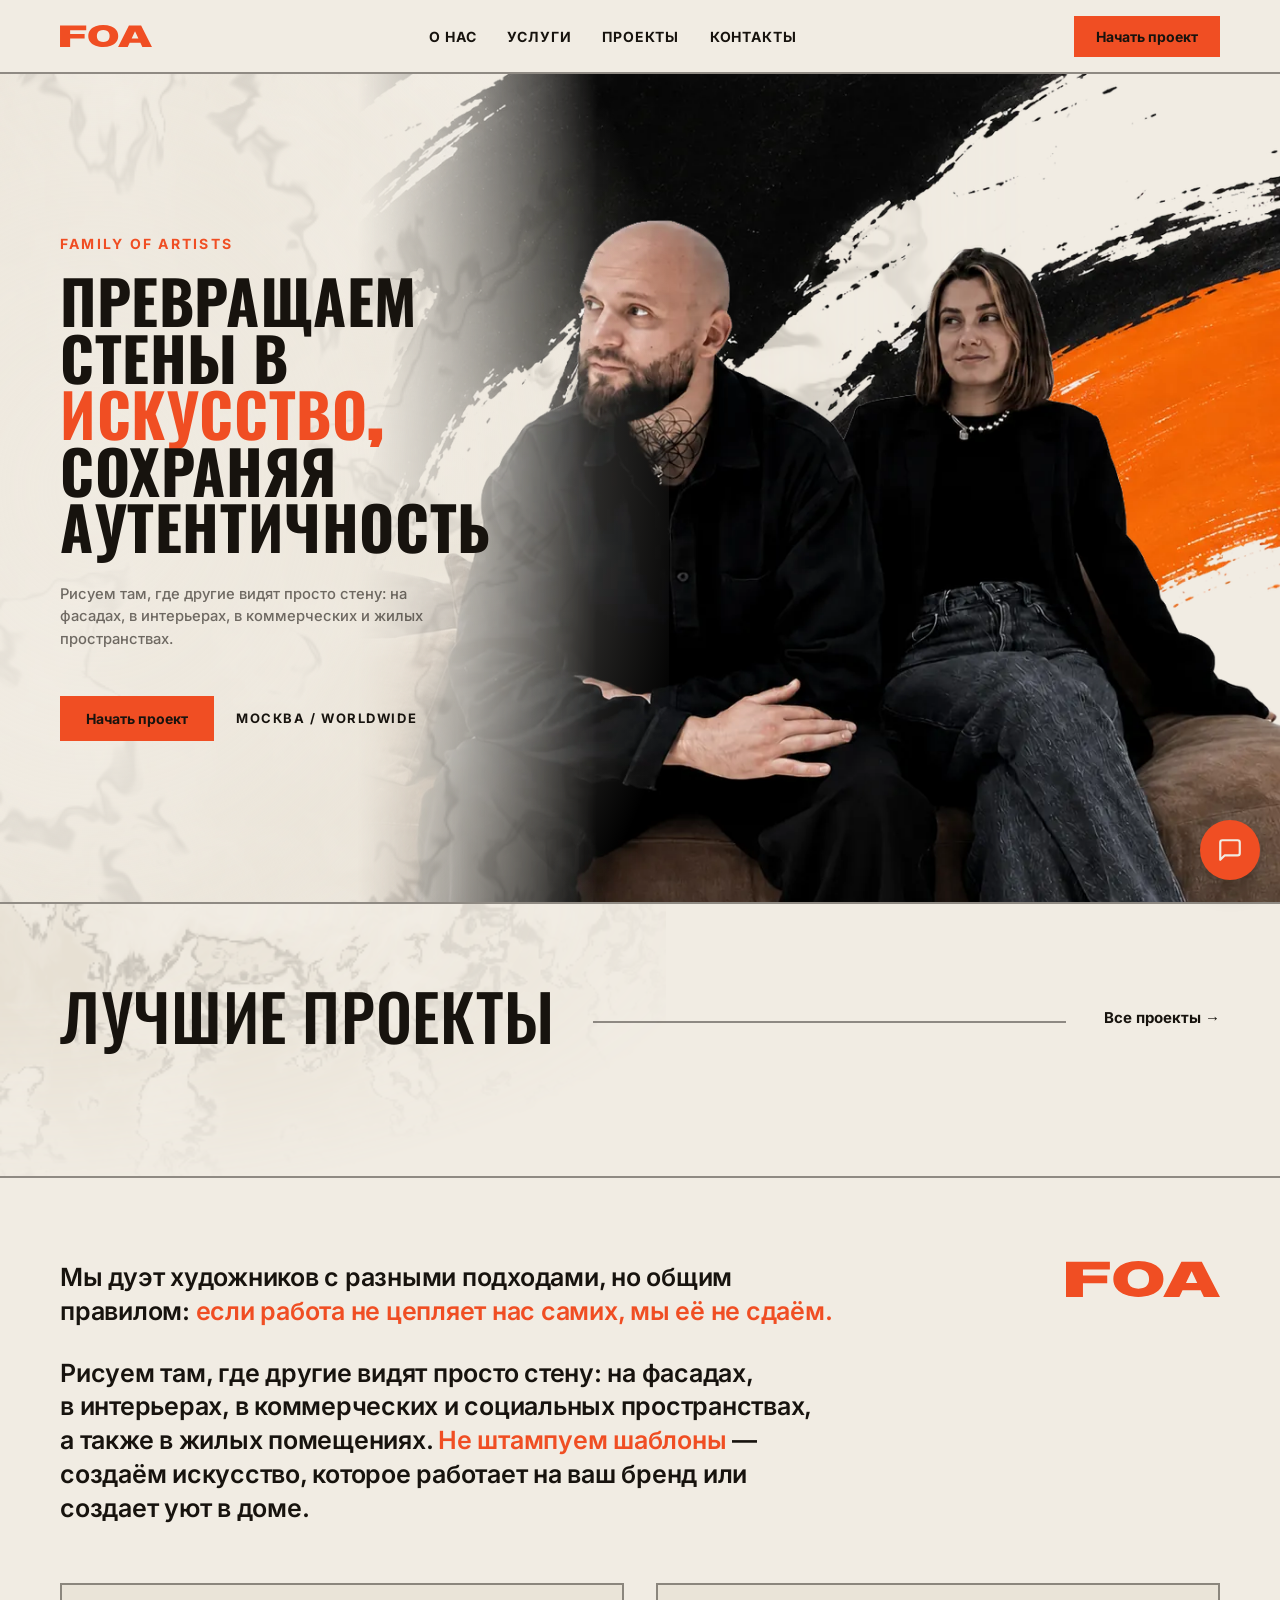
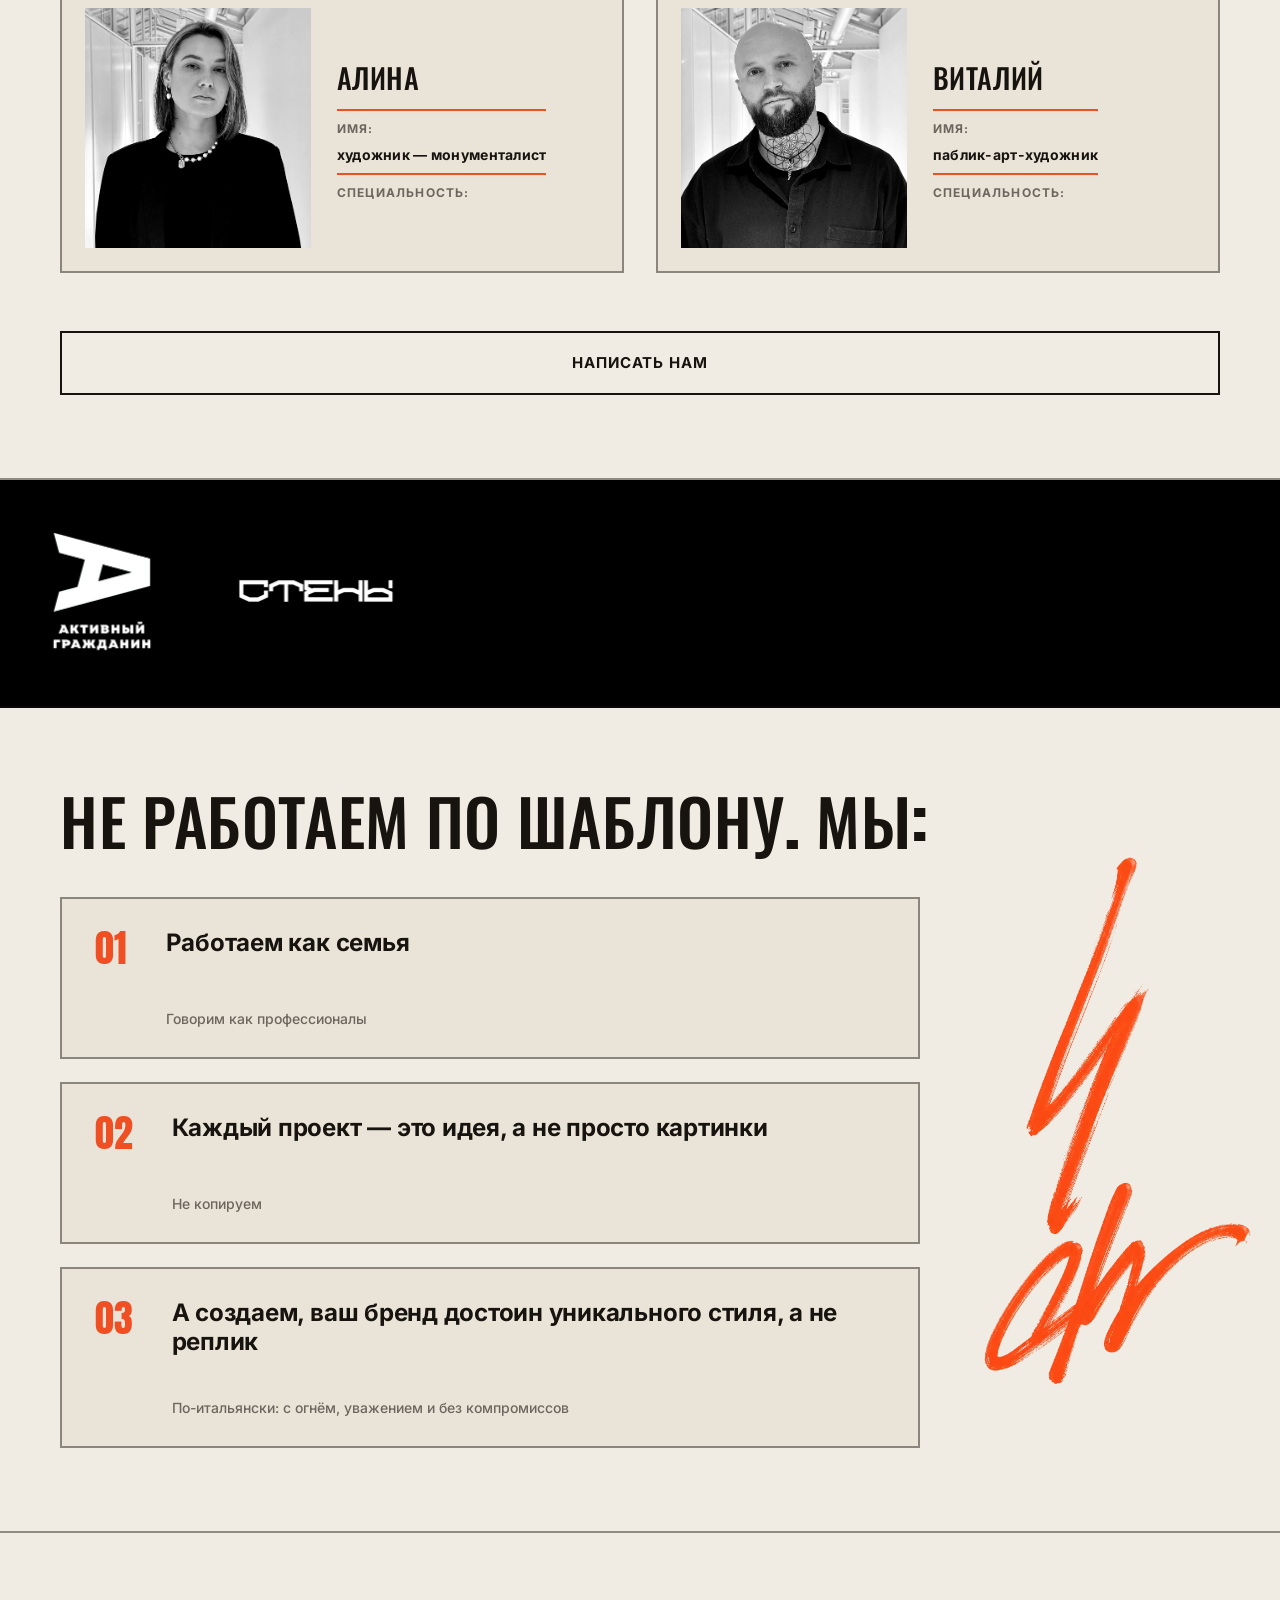
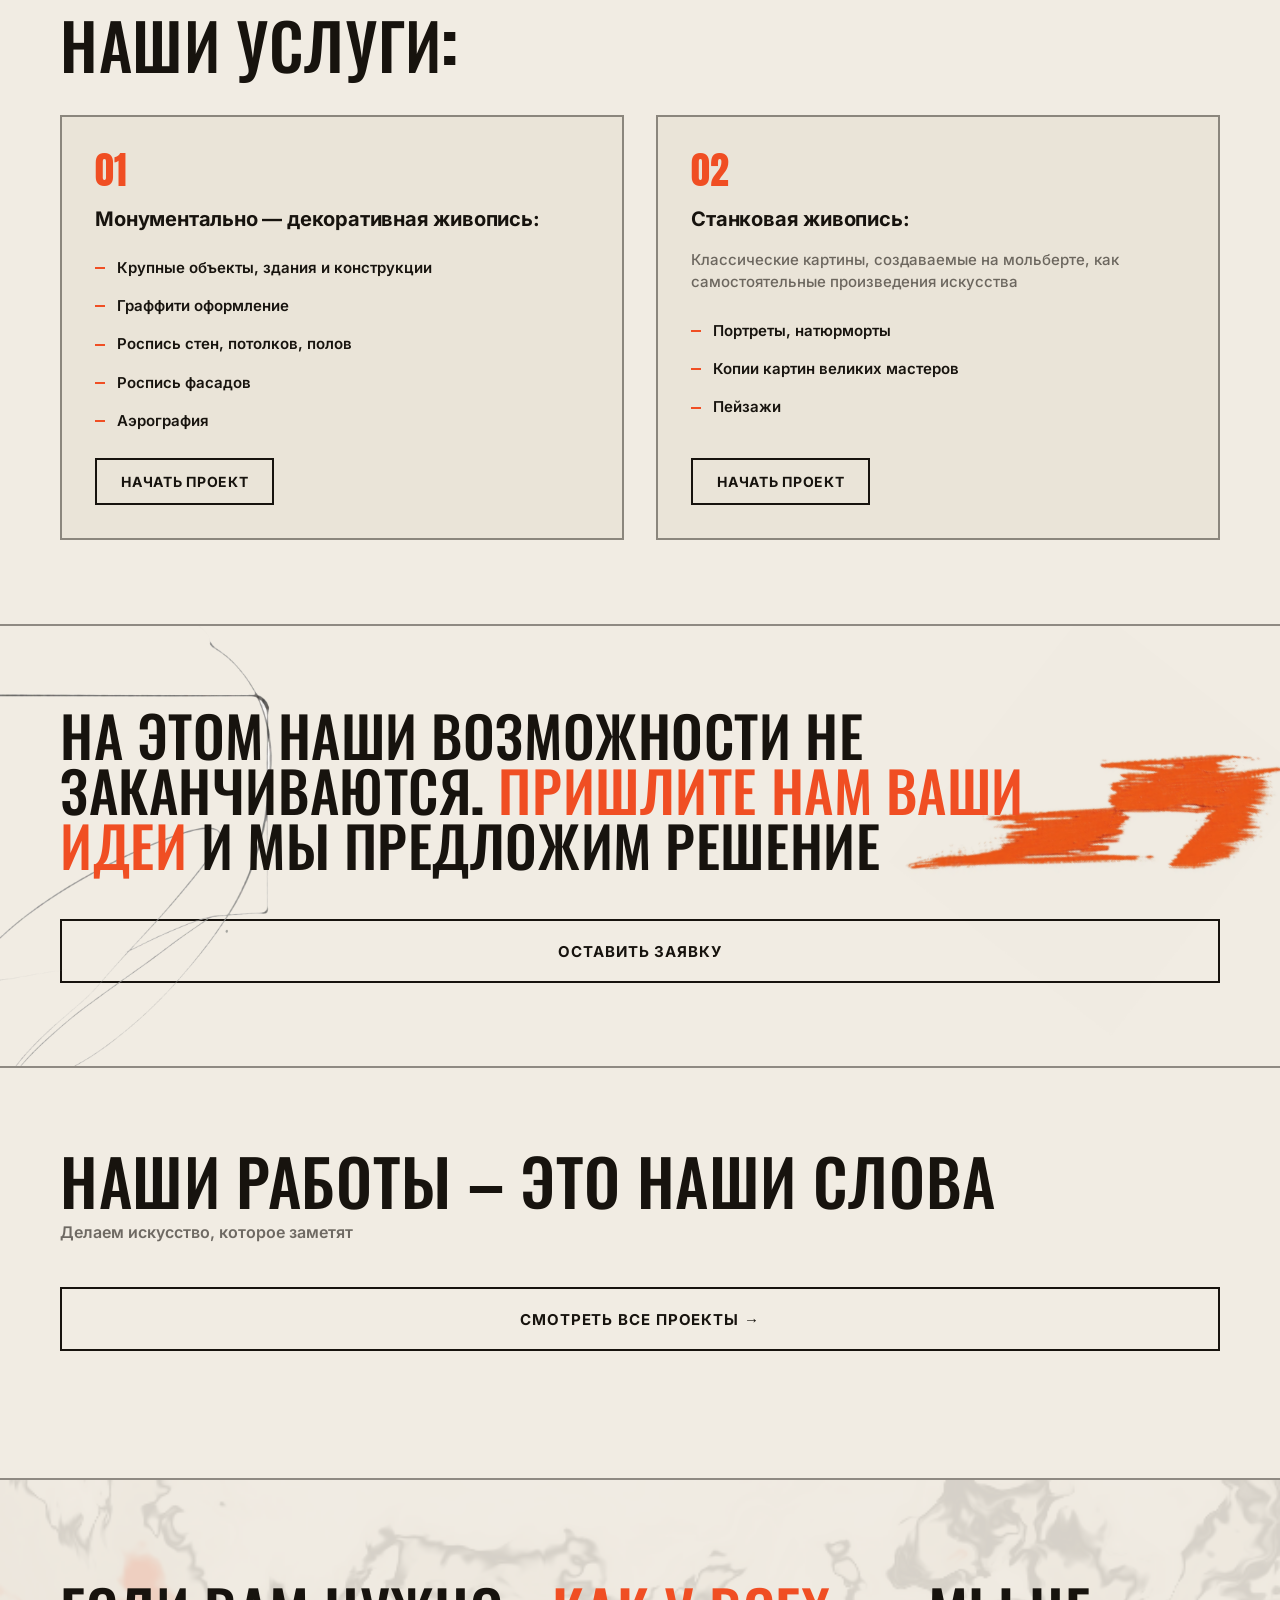
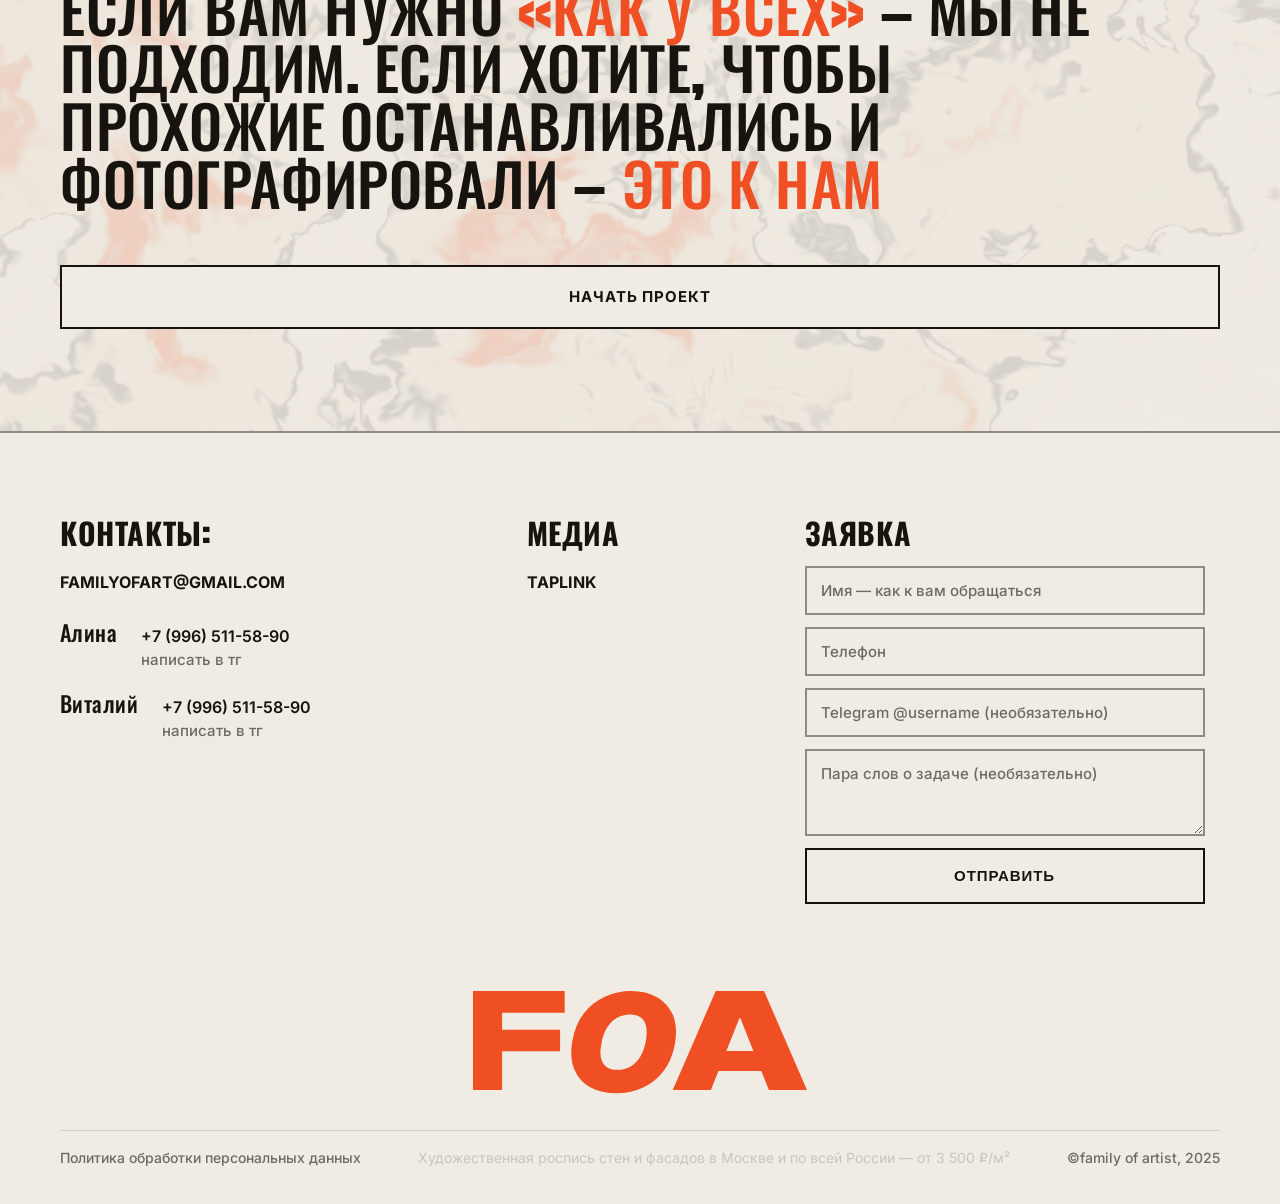
==== commit 297f4d4c: "Панели «Наши работы» — выбор через админку (▣) Были захардкожены три статичные панели с несовпадающи" ====
--- a/index.html
+++ b/index.html
@@ -276,20 +276,7 @@
       </div>
     </div>
     <a href="projects.html" class="bar-btn works__bar">Смотреть все проекты →</a>
-    <div class="works__list">
-      <a href="project.html?id=paragon" class="work-panel">
-        <img loading="lazy" decoding="async" src="refs_tilda/tild3730-3235-4632-b966-333739666364_2021-04-18_16-38-01.webp" alt="Paragon Arena — мурал в зале" width="1600" height="1200">
-        <span class="work-panel__name">Paragon Arena</span>
-      </a>
-      <a href="project.html?id=gossip" class="work-panel">
-        <img loading="lazy" decoding="async" src="refs_tilda/tild6665-6466-4435-b266-643162633964_IMG_0208.webp" alt="GOSSIP — неоновый мурал" width="1200" height="1600">
-        <span class="work-panel__name">Gossip</span>
-      </a>
-      <a href="project.html?id=molodezh" class="work-panel">
-        <img loading="lazy" decoding="async" src="refs_tilda/tild3738-3365-4331-b139-633431656135_noroot.webp" alt="Арт-объект — мишка" width="1000" height="714">
-        <span class="work-panel__name">Арт-объекты</span>
-      </a>
-    </div>
+    <div class="works__list" id="worksList"></div>
   </div>
 </section>
 
@@ -356,22 +343,34 @@
 <script src="js/site.js?v=226" defer></script>
 <script src="js/chat.js?v=226" defer></script>
 <script>
-/* Лучшие проекты: отмеченные ★ в админке; если ни одного — первые 3 */
+/* Лучшие проекты (★) и панели работ (▣) — из админки; без отметок — первые 3 */
 document.addEventListener('DOMContentLoaded', async function () {
-  var grid = document.getElementById('homeGrid');
-  if (!grid) return;
   var esc = function (s) { return String(s || '').replace(/&/g, '&amp;').replace(/</g, '&lt;').replace(/"/g, '&quot;'); };
   var ps = await FOAStore.all().catch(function () { return []; });
-  var feat = ps.filter(function (p) { return p.featured; });
-  var show = feat.length ? feat : ps.slice(0, 3);
-  grid.innerHTML = show.map(function (p) {
-    return '<a href="project.html?id=' + encodeURIComponent(p.id) + '" class="project-card">' +
-      '<div class="project-card__img"><img loading="lazy" decoding="async" src="' + p.cover + '" alt="' + esc(p.title) + ' — ' + esc(p.category) + '"></div>' +
-      '<div class="project-card__meta">' +
-        '<span class="project-card__name">' + esc(p.title) + '</span>' +
-        '<span class="project-card__index">' + esc(p.category) + '</span>' +
-      '</div></a>';
-  }).join('');
+  if (!ps.length) return;
+
+  var grid = document.getElementById('homeGrid');
+  if (grid) {
+    var feat = ps.filter(function (p) { return p.featured; });
+    grid.innerHTML = (feat.length ? feat : ps.slice(0, 3)).map(function (p) {
+      return '<a href="project.html?id=' + encodeURIComponent(p.id) + '" class="project-card">' +
+        '<div class="project-card__img"><img loading="lazy" decoding="async" src="' + p.cover + '" alt="' + esc(p.title) + ' — ' + esc(p.category) + '"></div>' +
+        '<div class="project-card__meta">' +
+          '<span class="project-card__name">' + esc(p.title) + '</span>' +
+          '<span class="project-card__index">' + esc(p.category) + '</span>' +
+        '</div></a>';
+    }).join('');
+  }
+
+  var works = document.getElementById('worksList');
+  if (works) {
+    var wlist = ps.filter(function (p) { return p.works; });
+    works.innerHTML = (wlist.length ? wlist : ps.slice(0, 3)).map(function (p) {
+      return '<a href="project.html?id=' + encodeURIComponent(p.id) + '" class="work-panel">' +
+        '<img loading="lazy" decoding="async" src="' + p.cover + '" alt="' + esc(p.title) + ' — ' + esc(p.category) + '">' +
+        '<span class="work-panel__name">' + esc(p.title) + '</span></a>';
+    }).join('');
+  }
 });
 </script>
 
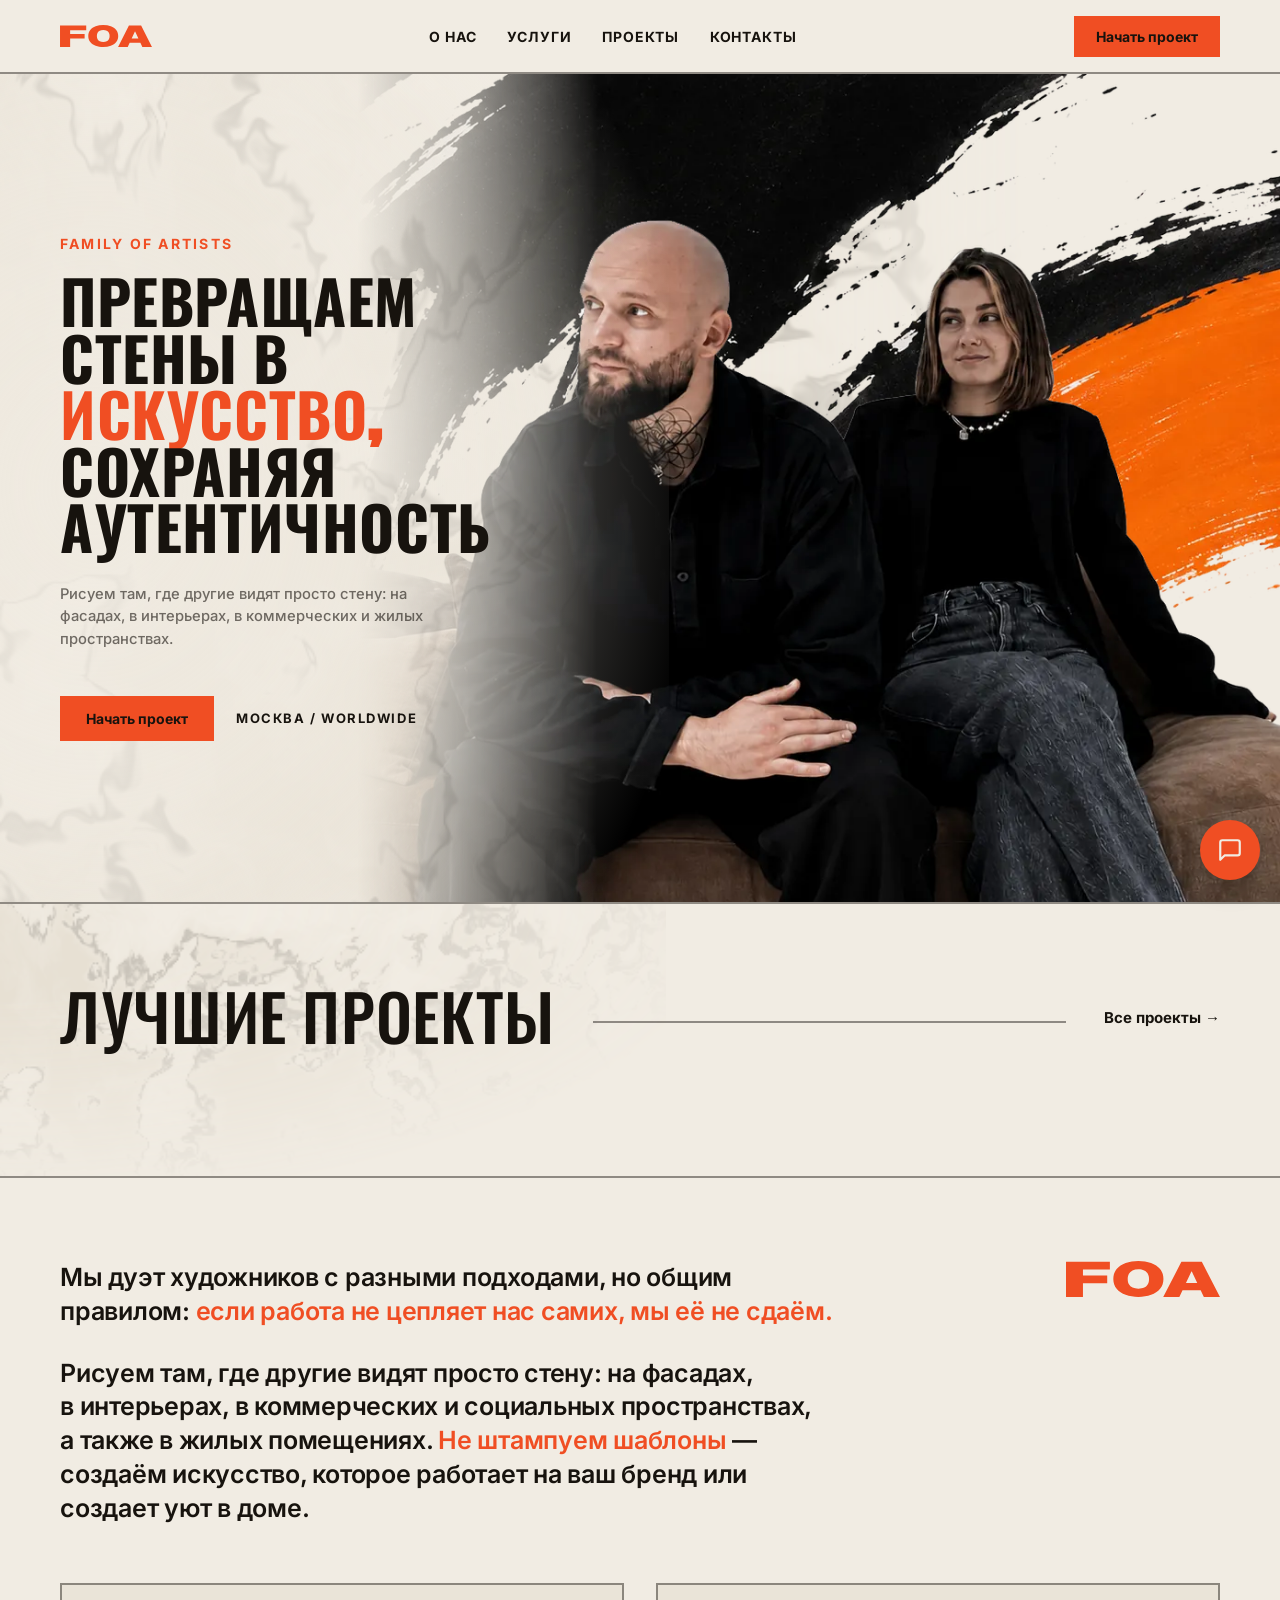
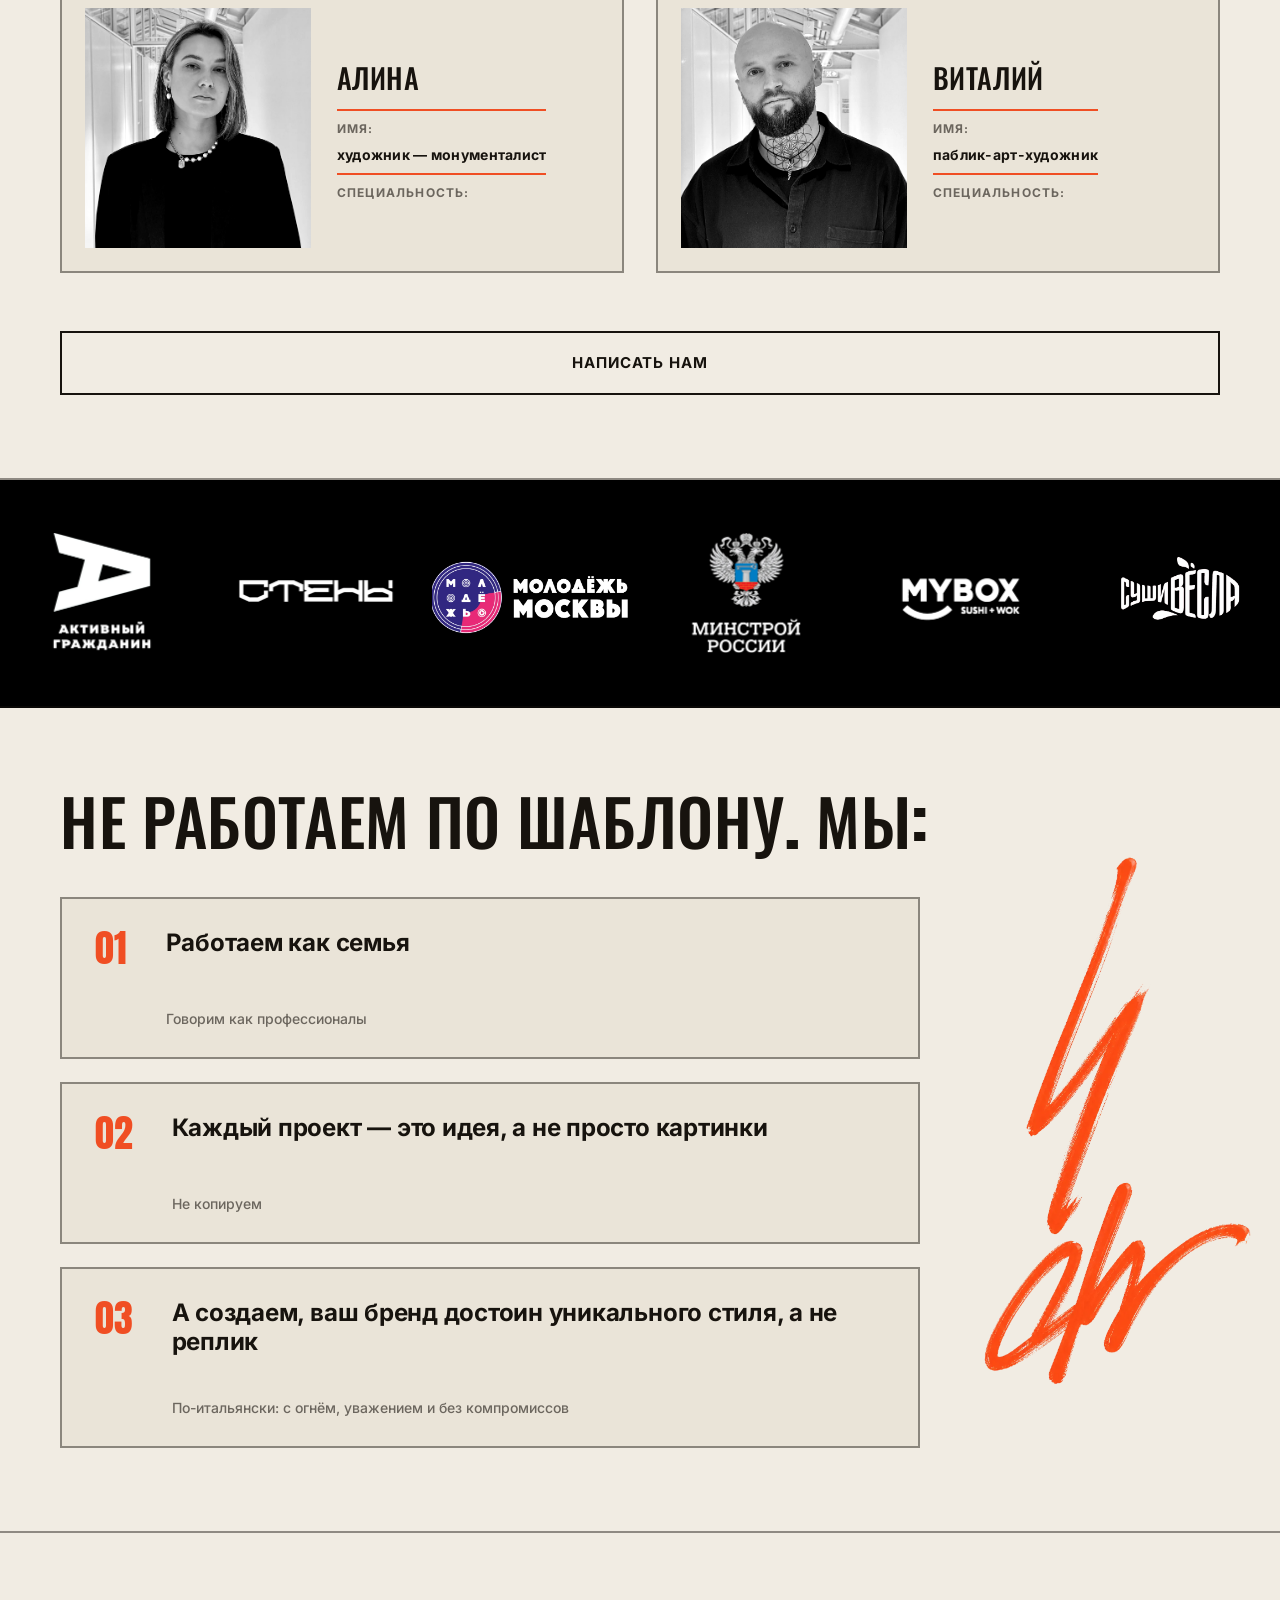
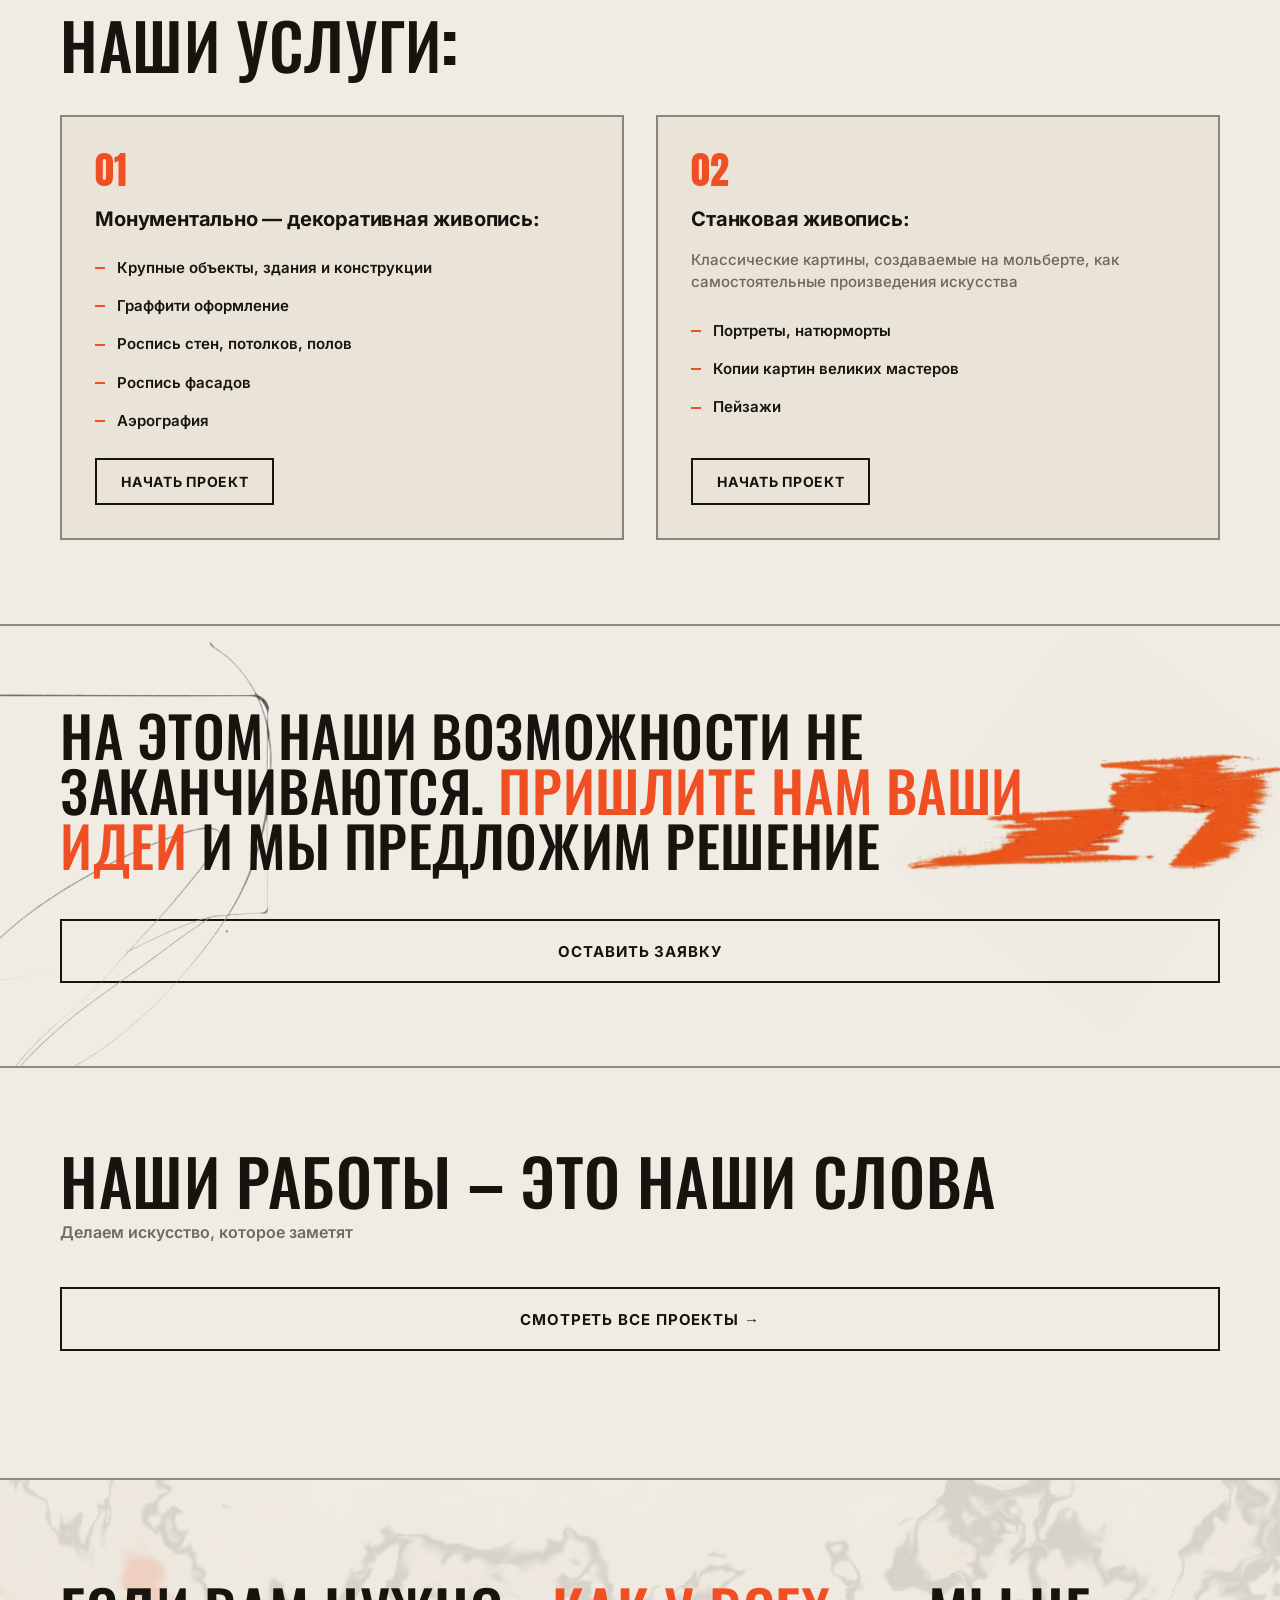
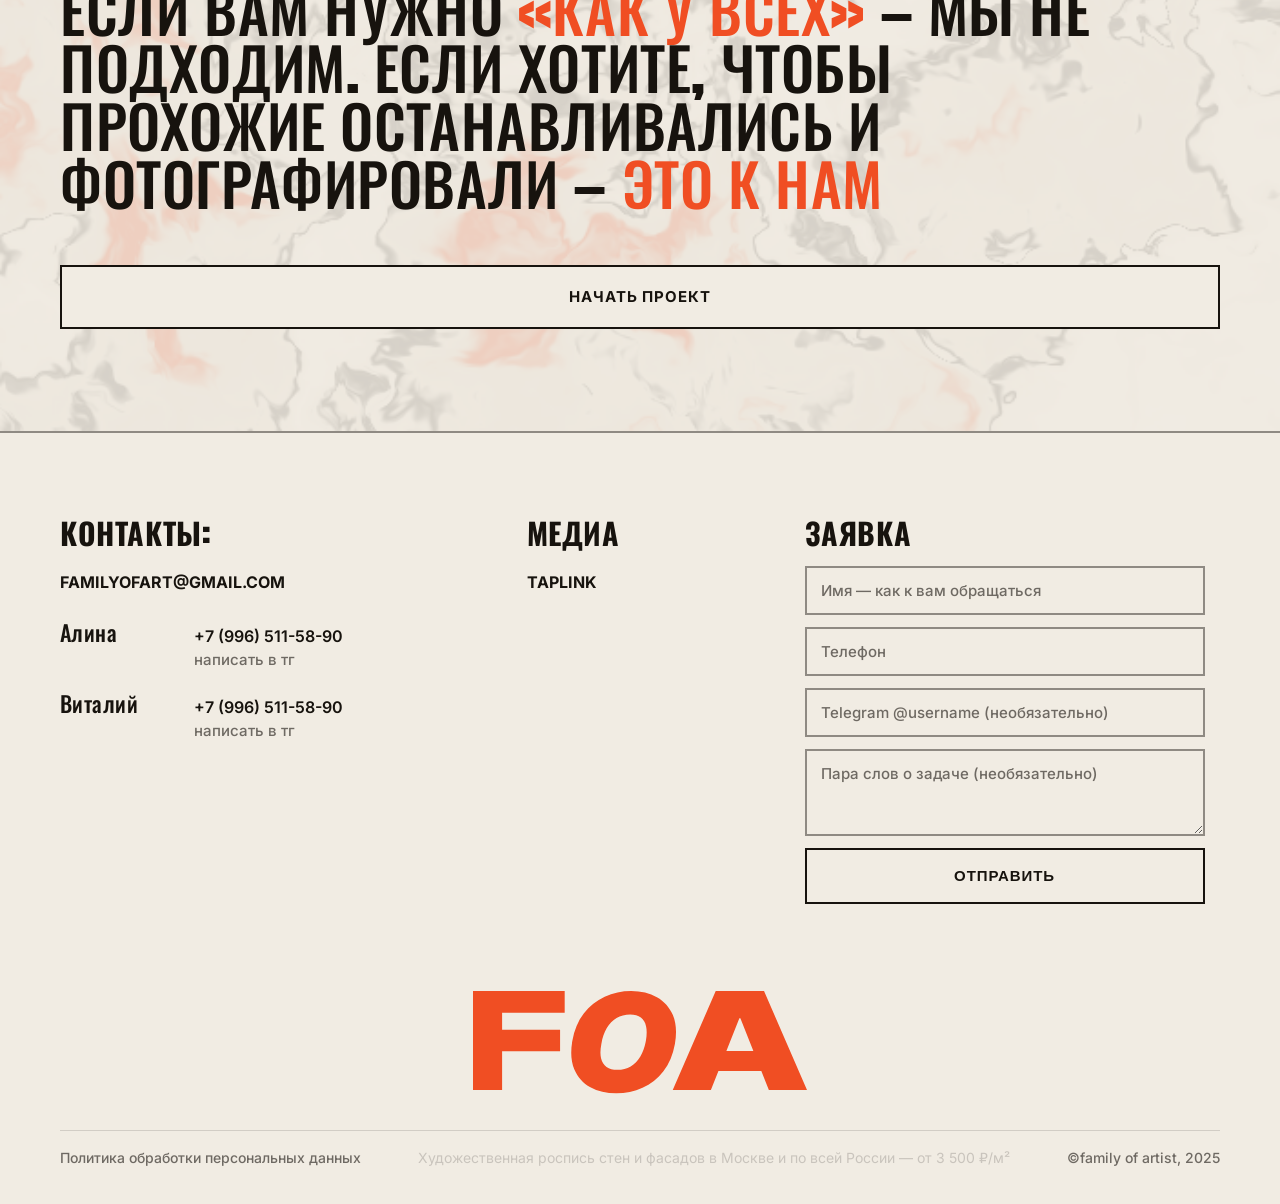
==== commit e70fe465: "Бамп styles.css на index/admin Generated with [Devin](https://devin.ai)  Co-Authored-By: Devin <1582" ====
--- a/index.html
+++ b/index.html
@@ -65,7 +65,7 @@
 <link rel="preload" href="fonts/inter-var-cyrillic.woff2" as="font" type="font/woff2" crossorigin>
 <link rel="preload" href="fonts/inter-var-latin.woff2" as="font" type="font/woff2" crossorigin>
 <link rel="preload" href="fonts/oswald-var-cyrillic.woff2" as="font" type="font/woff2" crossorigin>
-<link rel="stylesheet" href="styles.css?v=231">
+<link rel="stylesheet" href="styles.css?v=234">
 </head>
 <body>
 
--- a/styles.css
+++ b/styles.css
@@ -762,6 +762,7 @@
   font-family: var(--anton);
   font-size: 22px;
   letter-spacing: .02em;
+  flex: 0 0 110px;
 }
 .footer__artist-info { display: flex; flex-direction: column; gap: 4px; }
 .footer__artist-tel { font-size: 16px; font-weight: 600; }
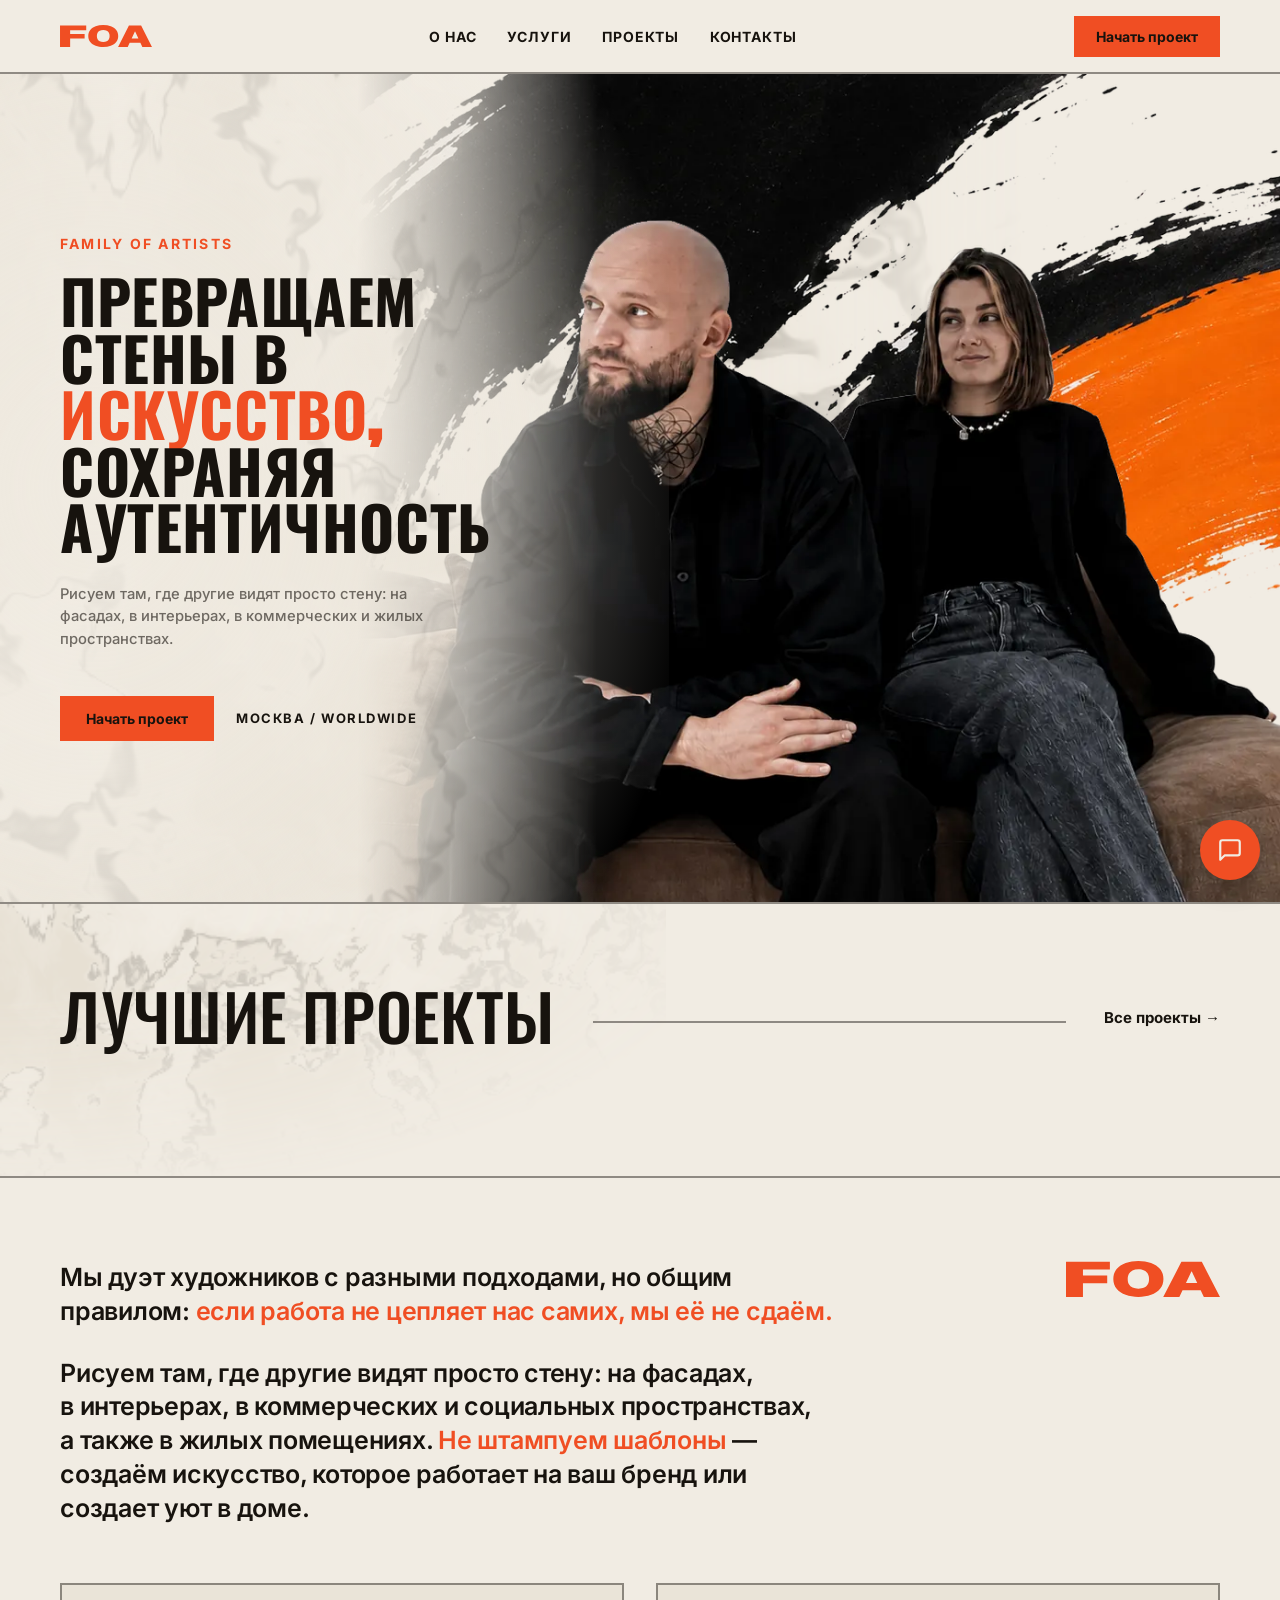
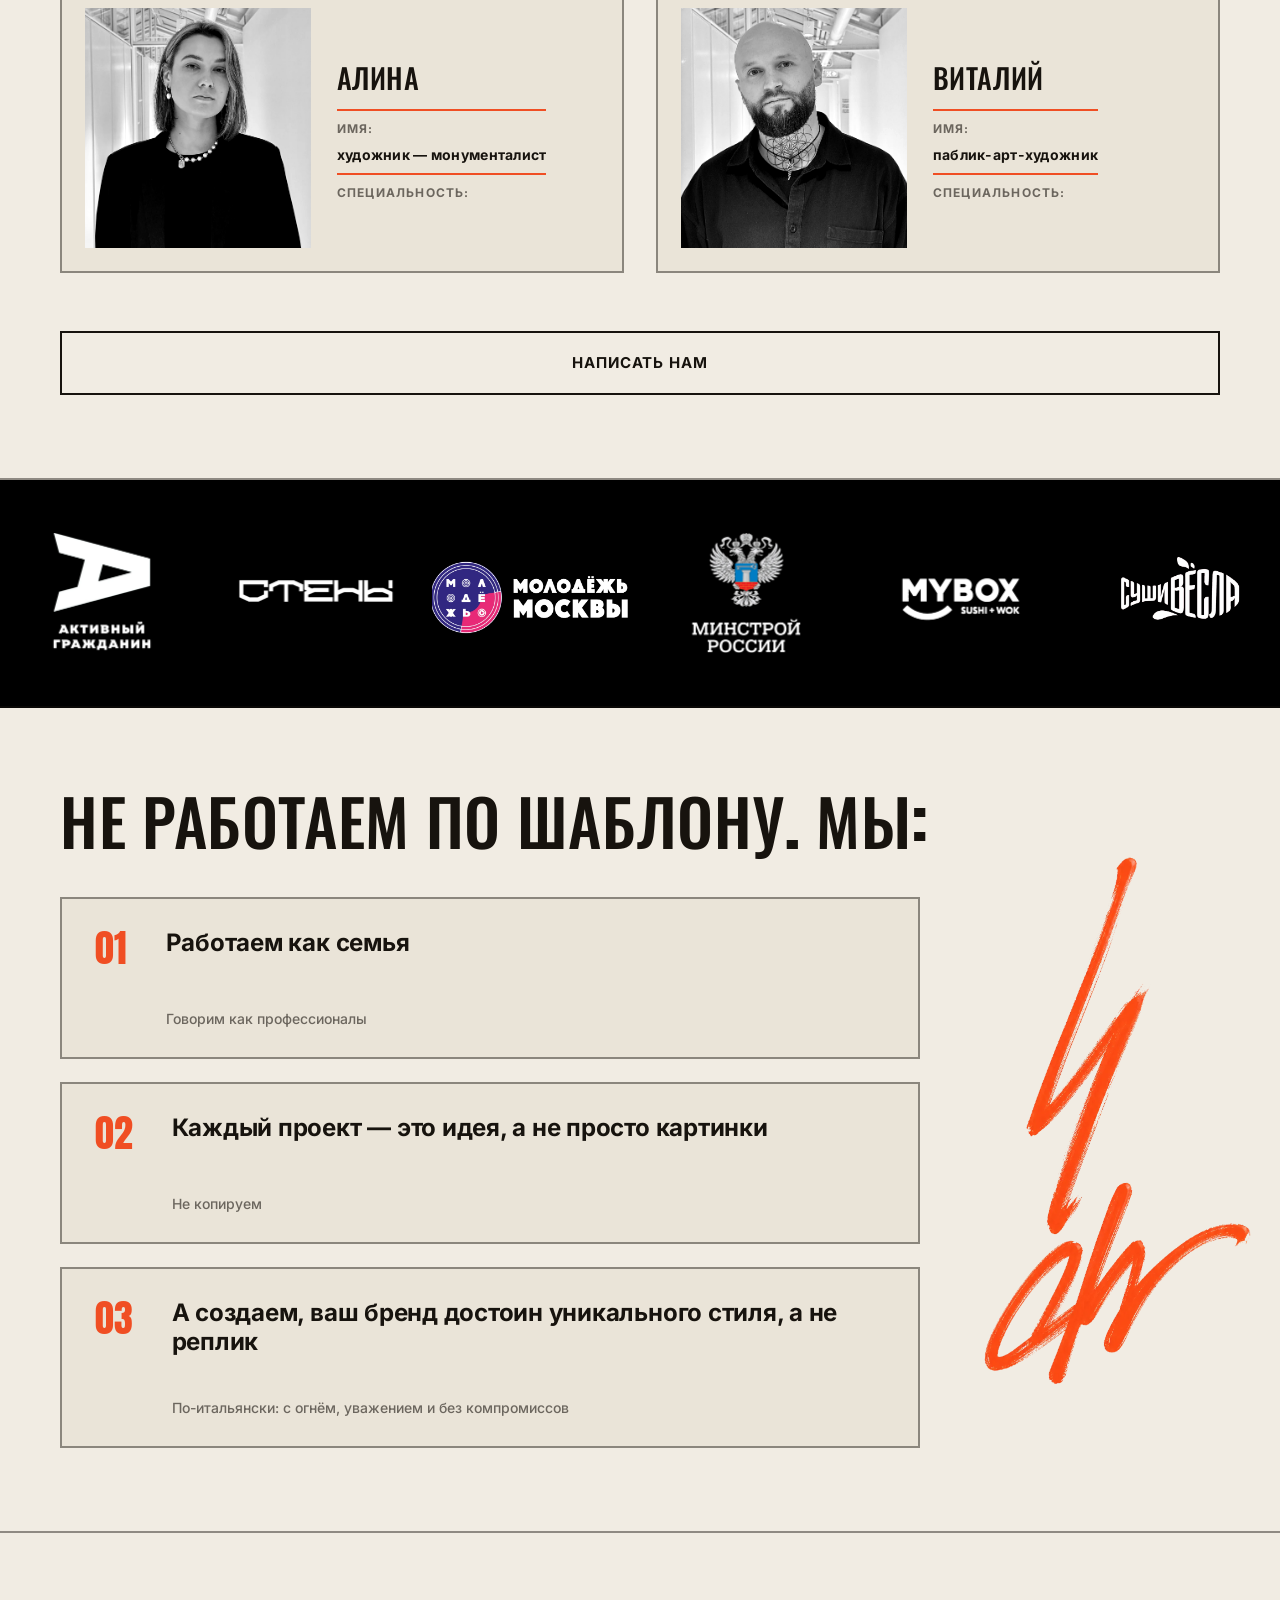
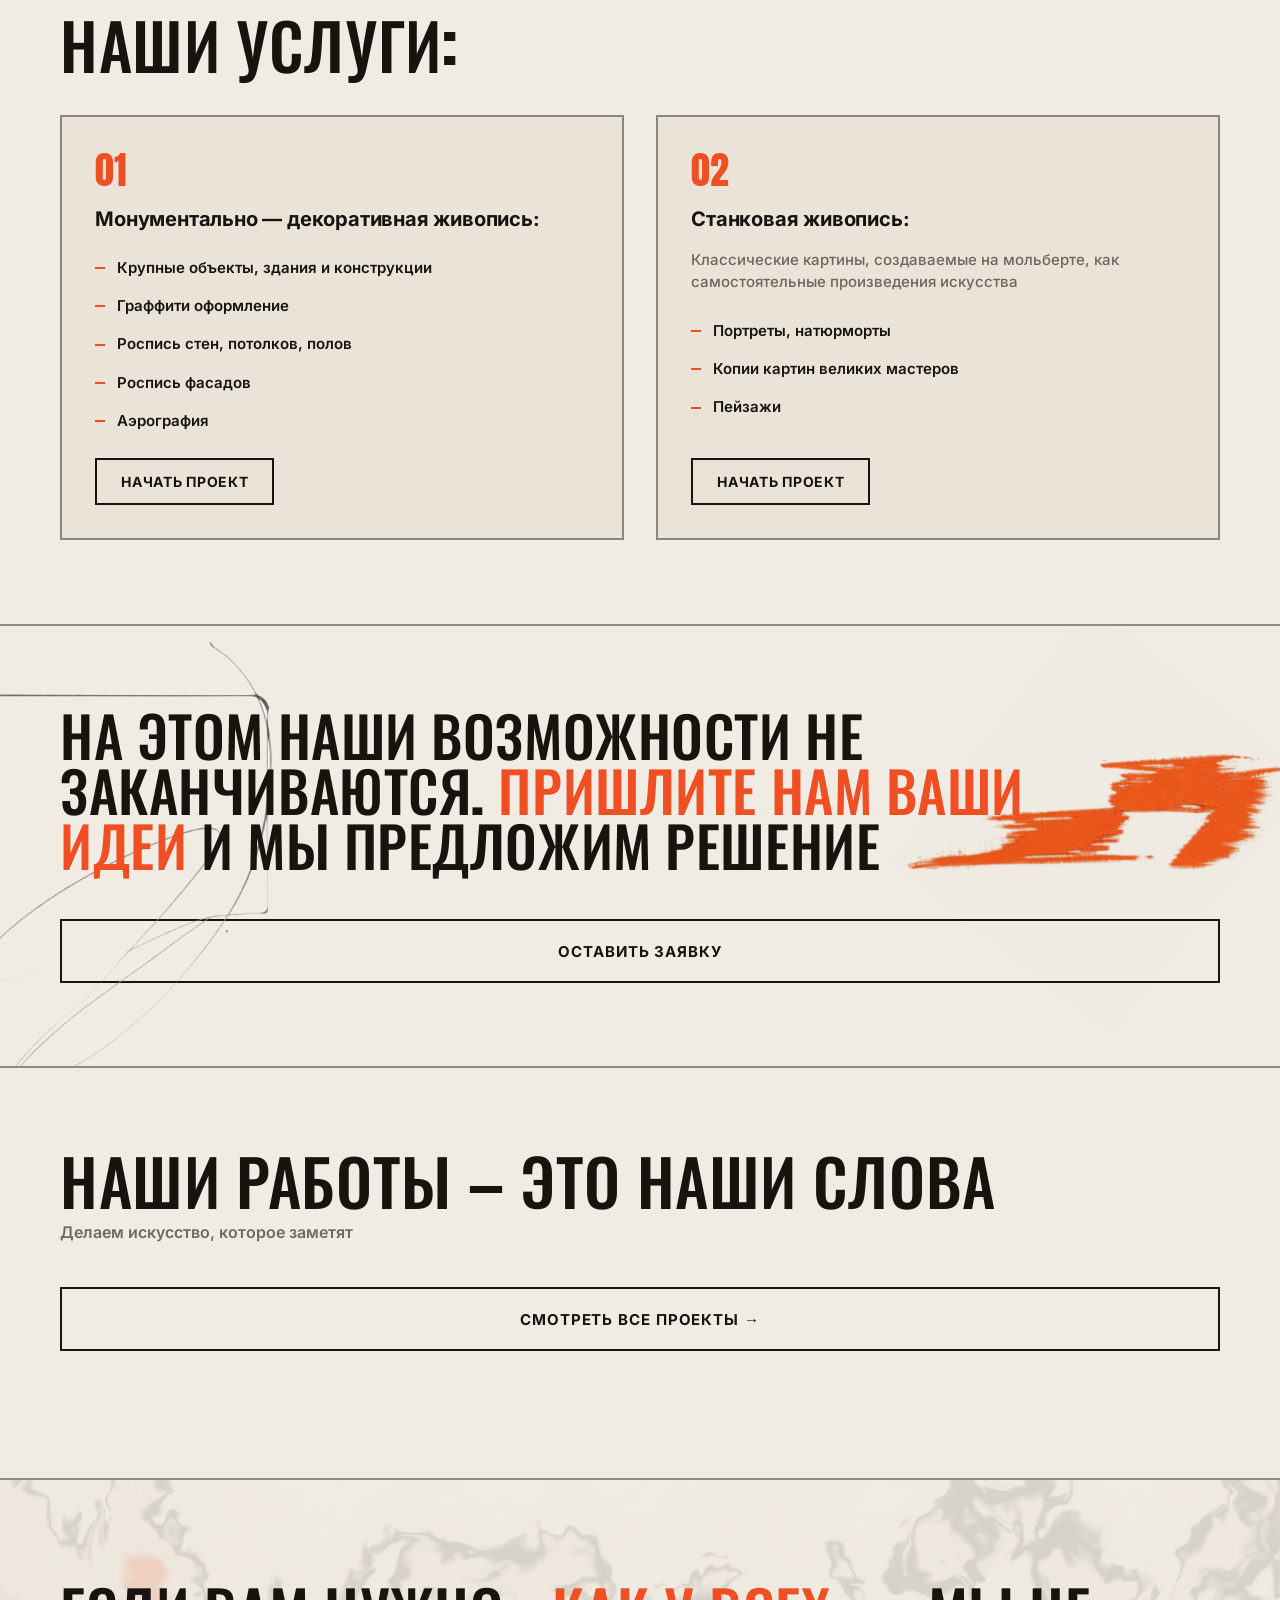
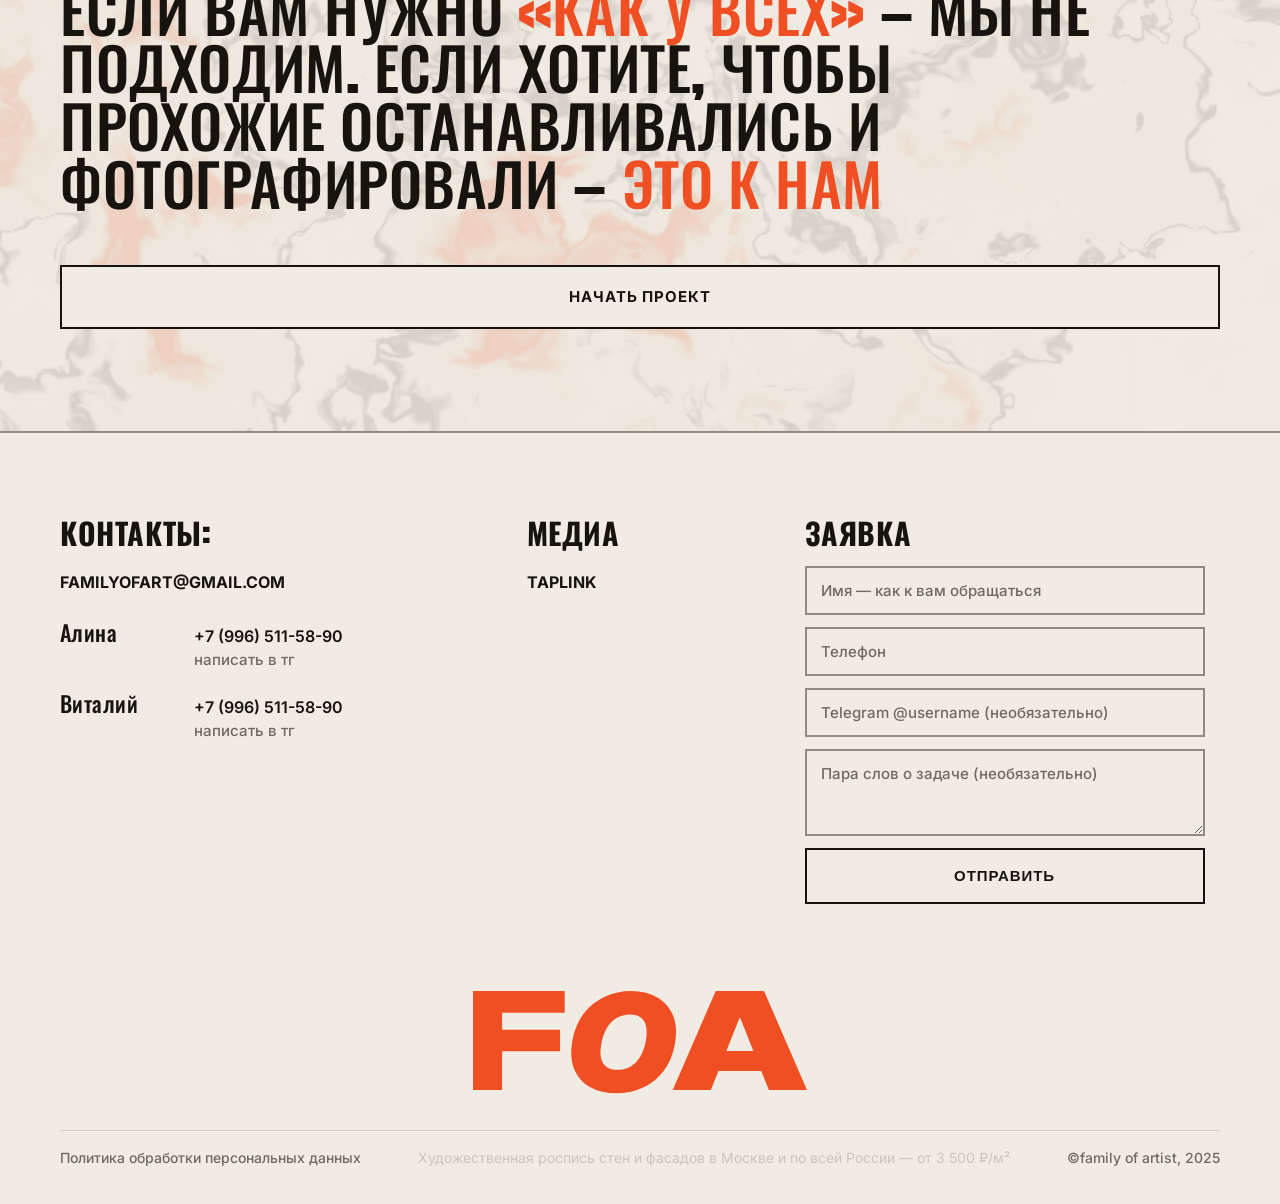
==== commit b052ea70: "Галерея кейса: листание фото в лайтбоксе Стрелки ‹ ›, клавиатура ←/→, свайп на телефоне, счётчик n/t" ====
--- a/index.html
+++ b/index.html
@@ -65,7 +65,7 @@
 <link rel="preload" href="fonts/inter-var-cyrillic.woff2" as="font" type="font/woff2" crossorigin>
 <link rel="preload" href="fonts/inter-var-latin.woff2" as="font" type="font/woff2" crossorigin>
 <link rel="preload" href="fonts/oswald-var-cyrillic.woff2" as="font" type="font/woff2" crossorigin>
-<link rel="stylesheet" href="styles.css?v=234">
+<link rel="stylesheet" href="styles.css?v=235">
 </head>
 <body>
 
@@ -340,7 +340,7 @@
 <script src="js/shader.js?v=227" defer></script>
 <script src="js/content.js?v=231" defer></script>
 <script src="js/store.js?v=226" defer></script>
-<script src="js/site.js?v=226" defer></script>
+<script src="js/site.js?v=227" defer></script>
 <script src="js/chat.js?v=226" defer></script>
 <script>
 /* Лучшие проекты (★) и панели работ (▣) — из админки; без отметок — первые 3 */
--- a/styles.css
+++ b/styles.css
@@ -961,6 +961,33 @@
   cursor: pointer;
 }
 .lightbox__close:hover { color: var(--orange); }
+.lightbox__nav {
+  position: absolute;
+  top: 50%;
+  transform: translateY(-50%);
+  background: none;
+  border: none;
+  color: var(--paper);
+  font-size: clamp(44px, 7vw, 80px);
+  line-height: 1;
+  cursor: pointer;
+  padding: 16px;
+  z-index: 2;
+  opacity: .8;
+}
+.lightbox__nav:hover { color: var(--orange); opacity: 1; }
+.lightbox__prev { left: 8px; }
+.lightbox__next { right: 8px; }
+.lightbox__count {
+  position: absolute;
+  bottom: 20px;
+  left: 50%;
+  transform: translateX(-50%);
+  color: var(--paper);
+  font: 600 14px var(--font);
+  letter-spacing: .08em;
+  opacity: .7;
+}
 
 /* ============ responsive ============ */
 @media (max-width: 1080px) {
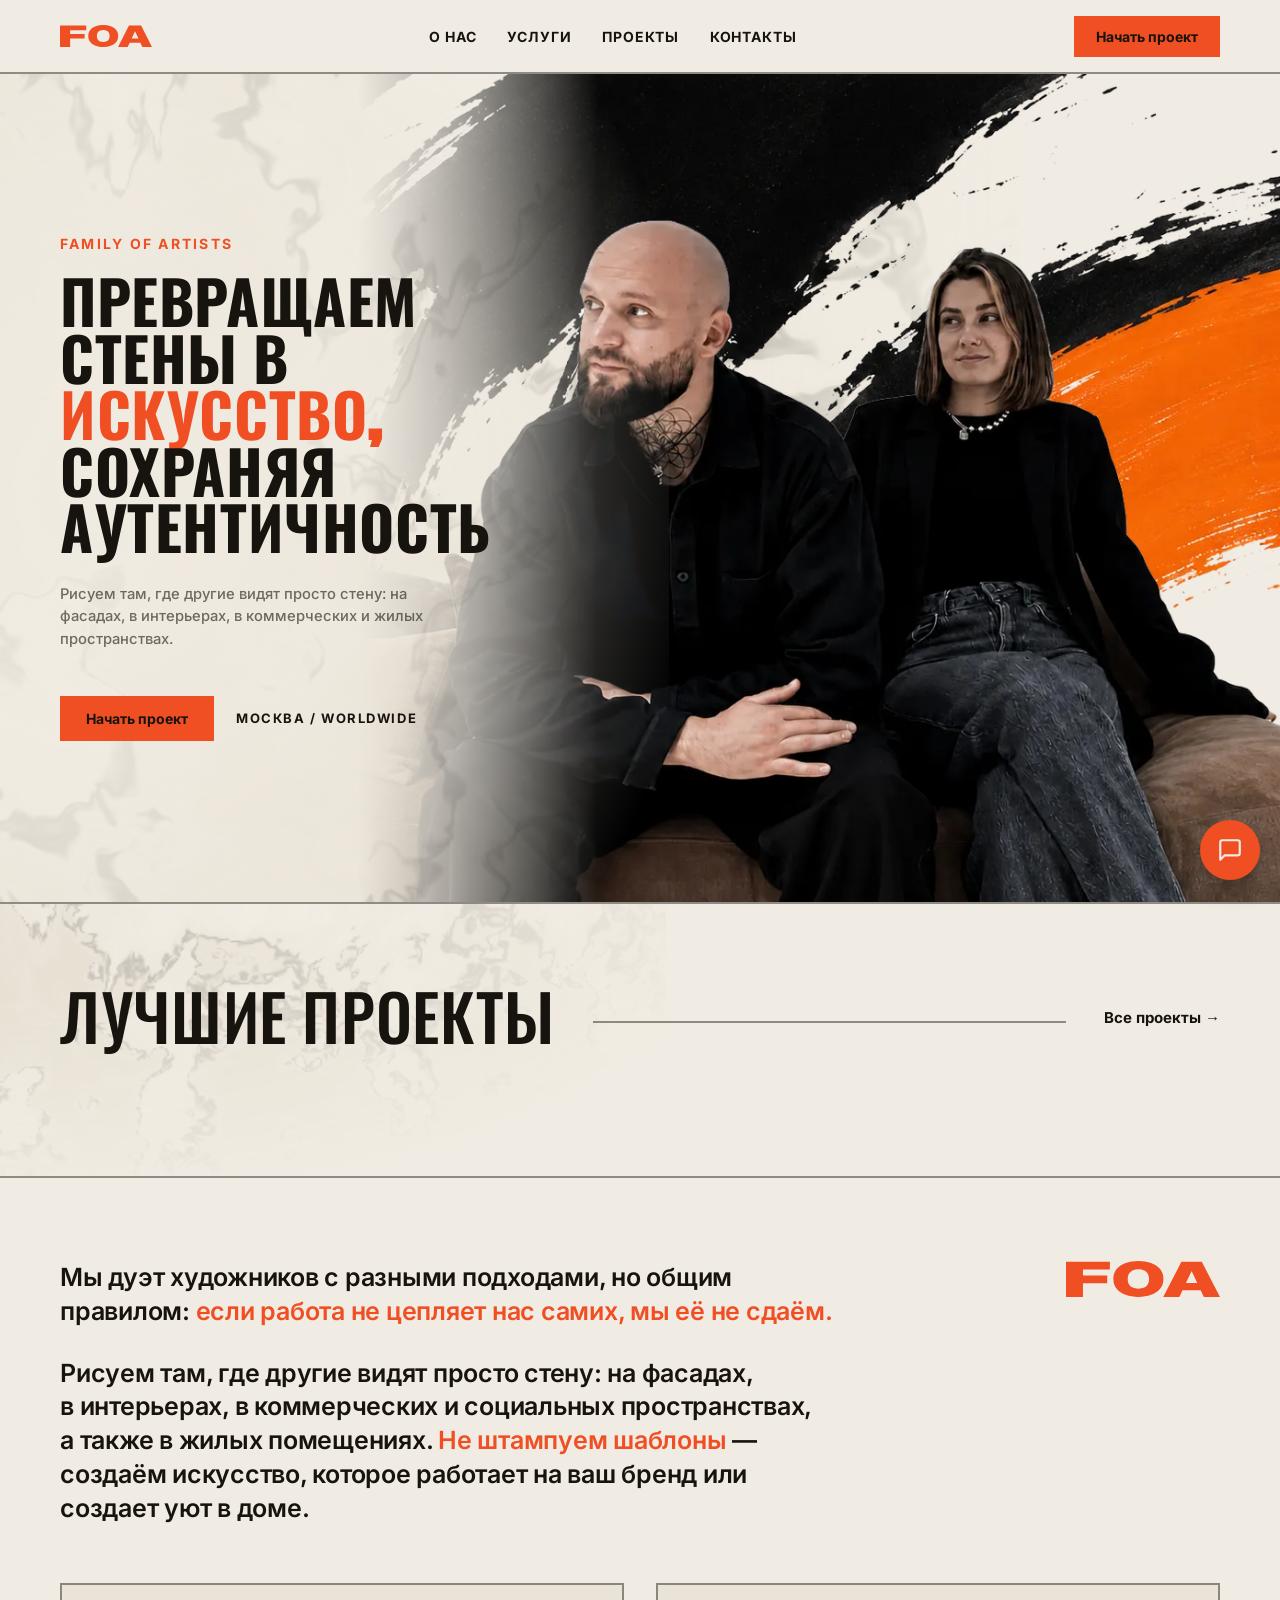
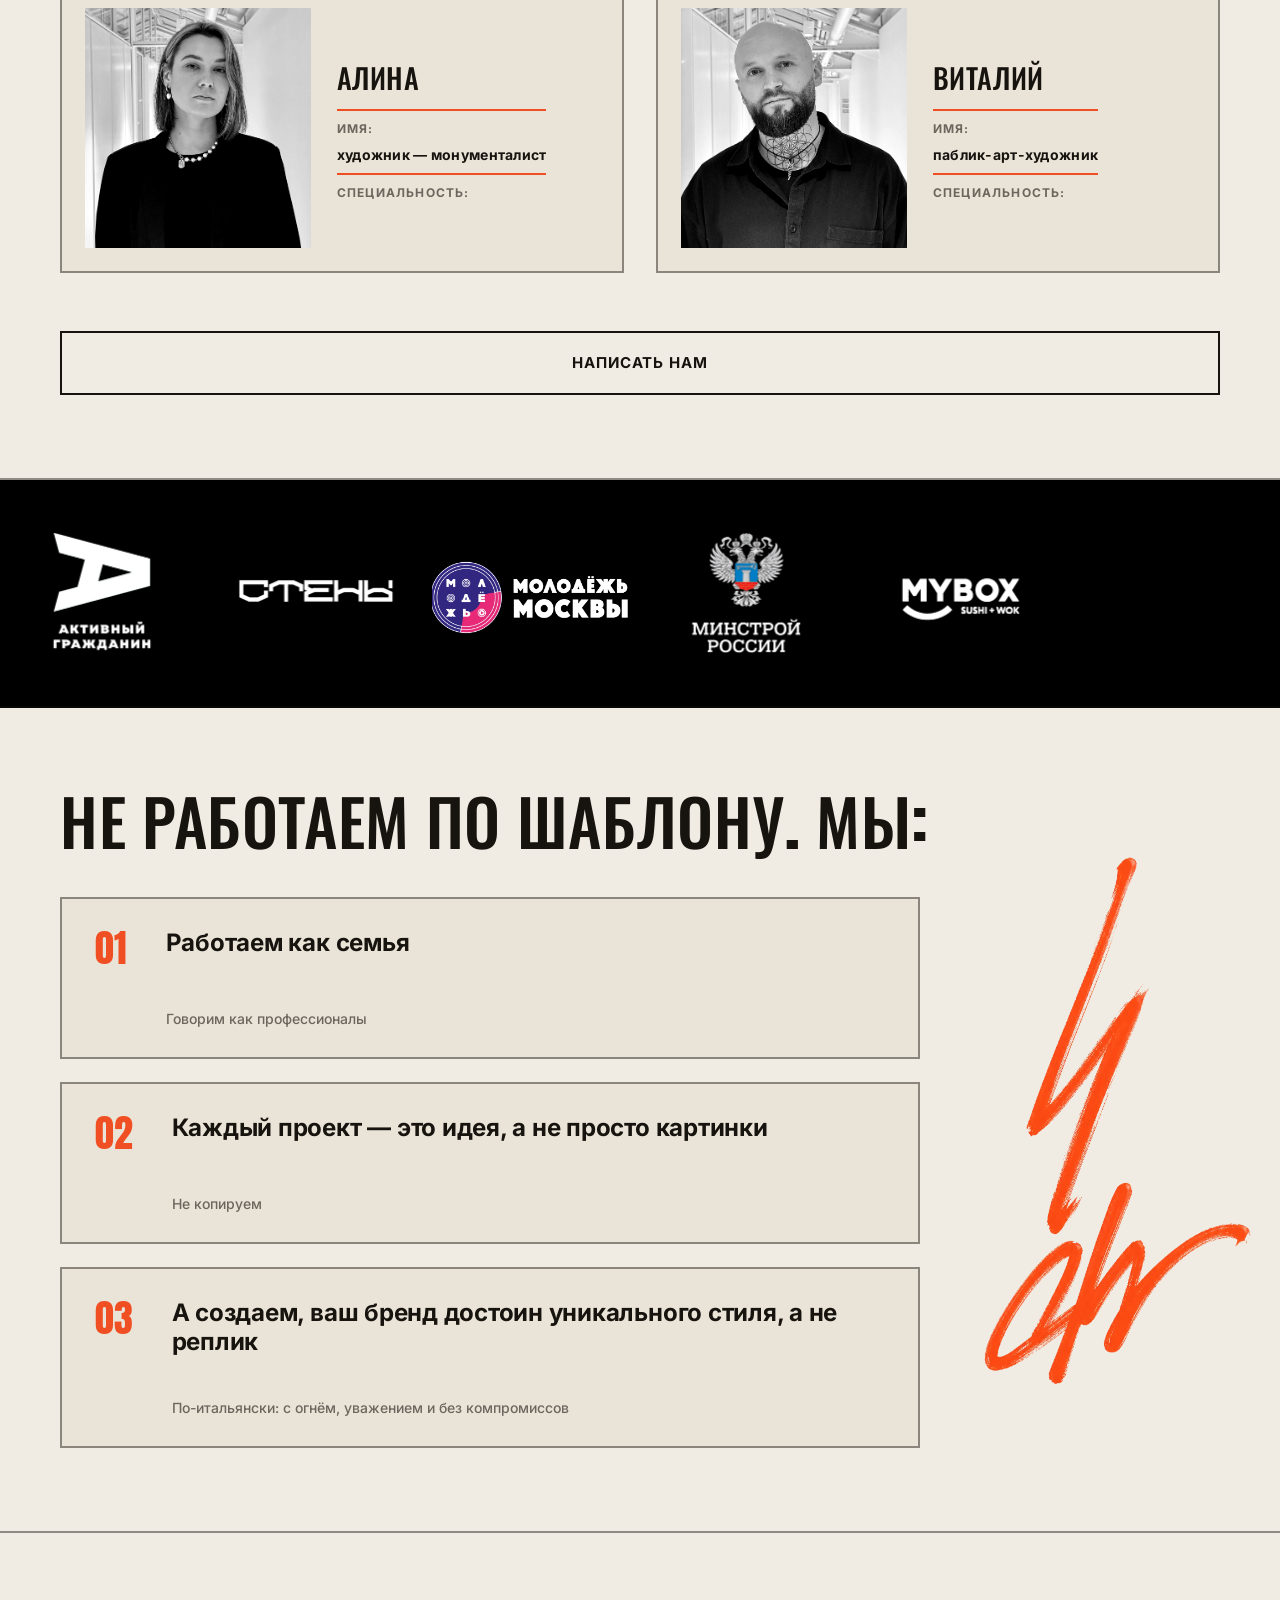
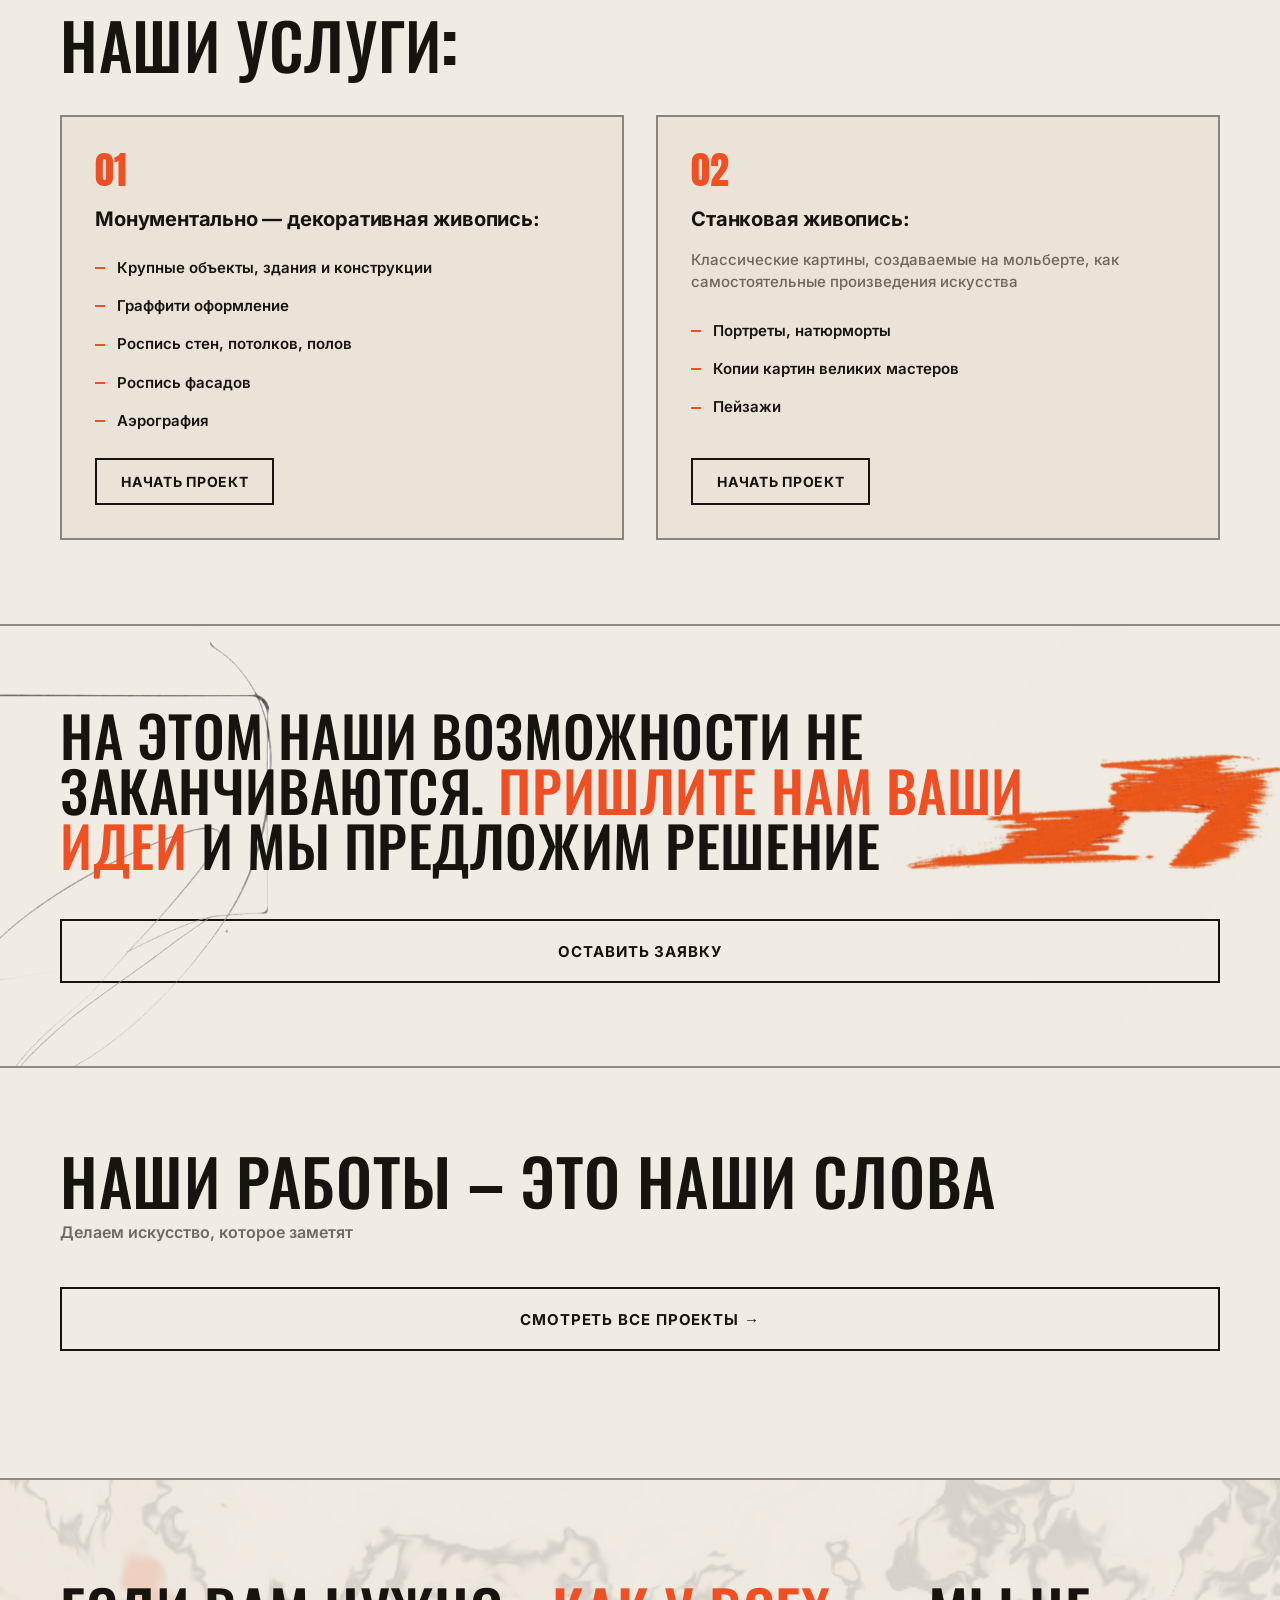
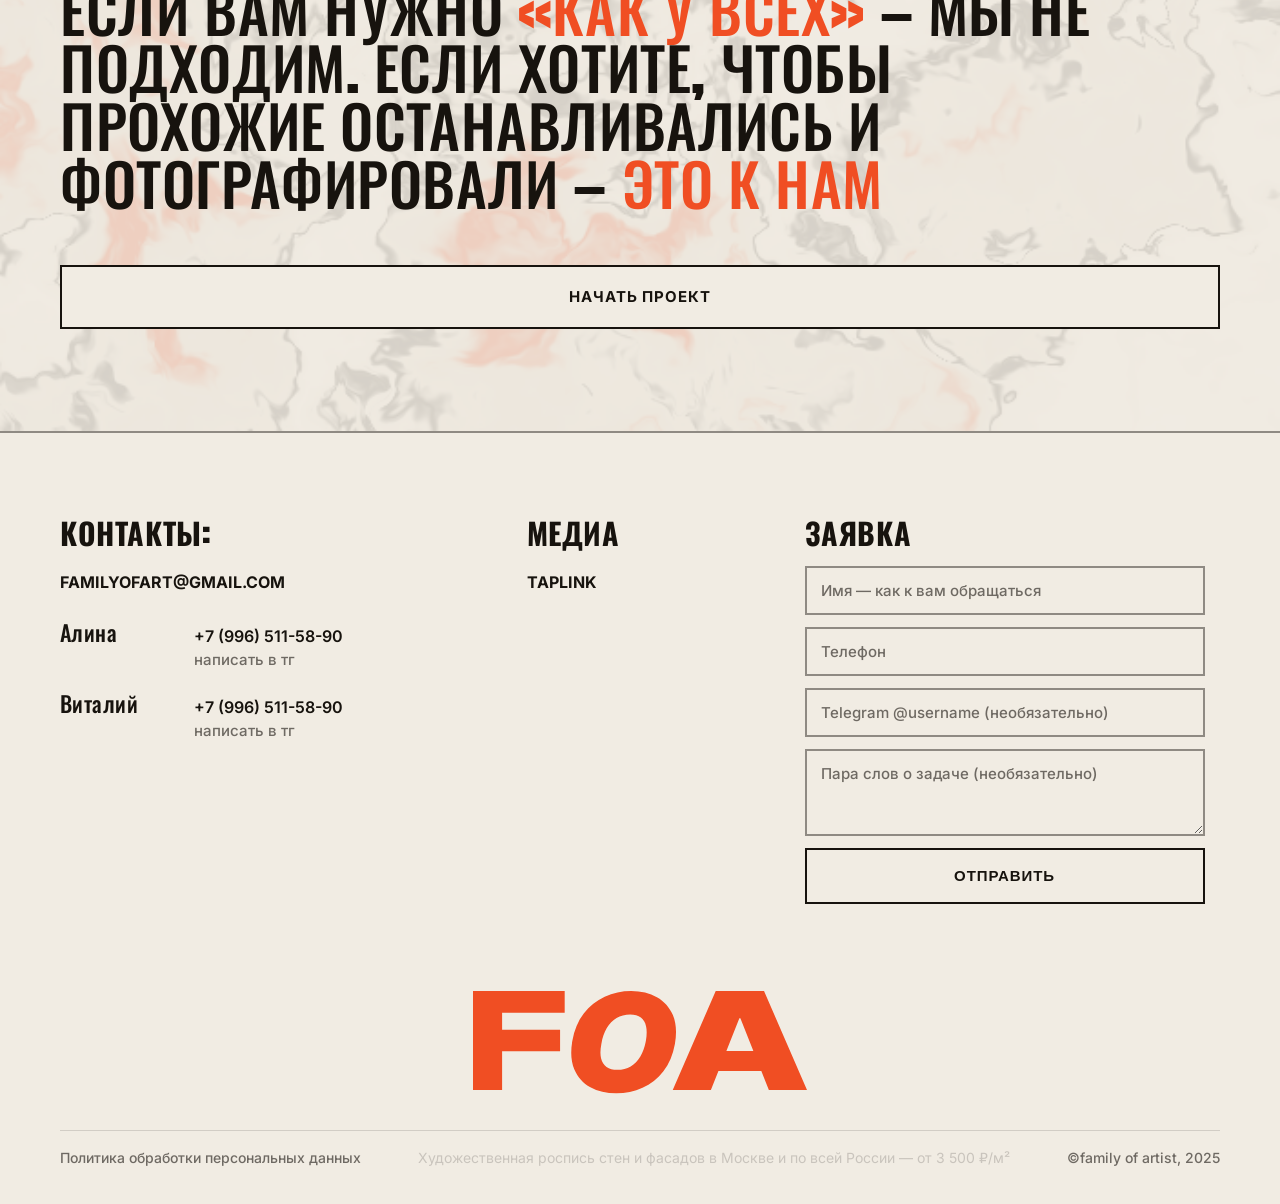
==== commit caed9813: "Бот ведёт к контакту: после файла сразу просит имя/город/связь По запросу клиента: присланное фото —" ====
--- a/index.html
+++ b/index.html
@@ -341,7 +341,7 @@
 <script src="js/content.js?v=231" defer></script>
 <script src="js/store.js?v=226" defer></script>
 <script src="js/site.js?v=227" defer></script>
-<script src="js/chat.js?v=226" defer></script>
+<script src="js/chat.js?v=235" defer></script>
 <script>
 /* Лучшие проекты (★) и панели работ (▣) — из админки; без отметок — первые 3 */
 document.addEventListener('DOMContentLoaded', async function () {
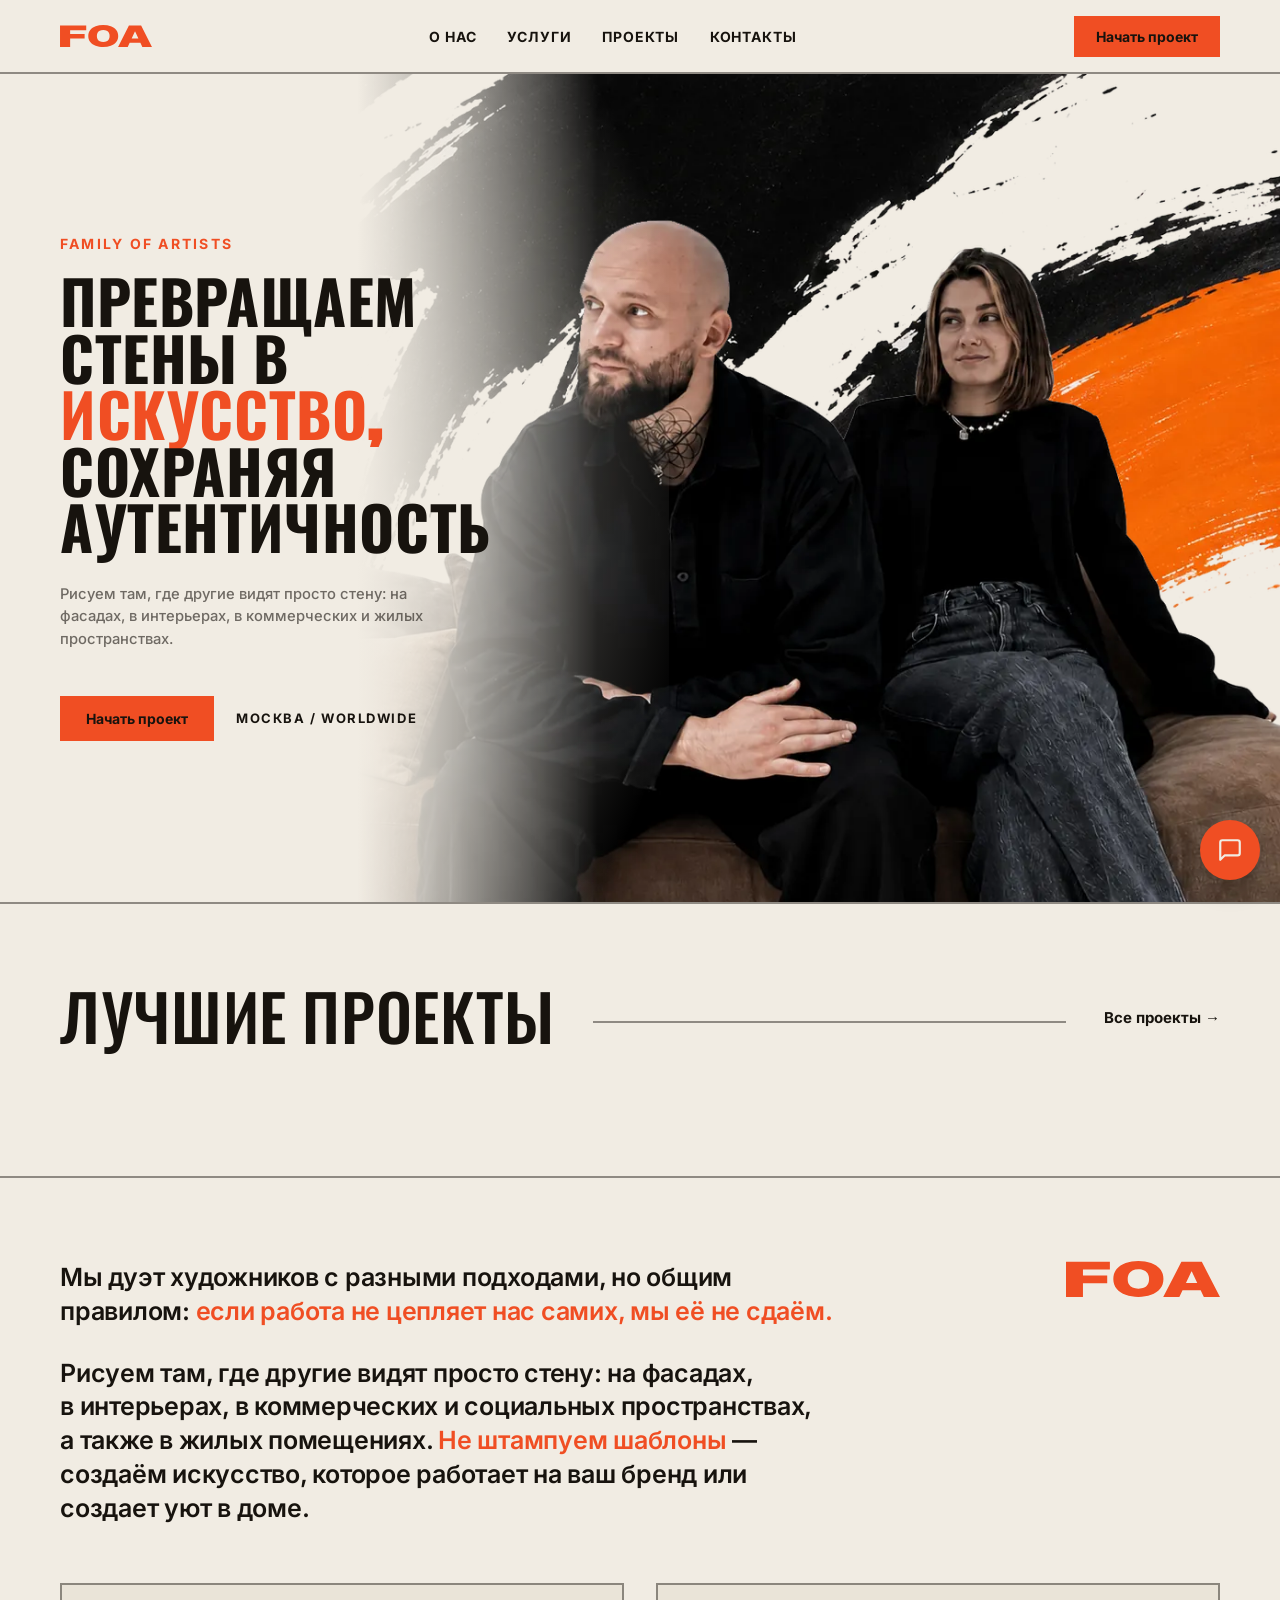
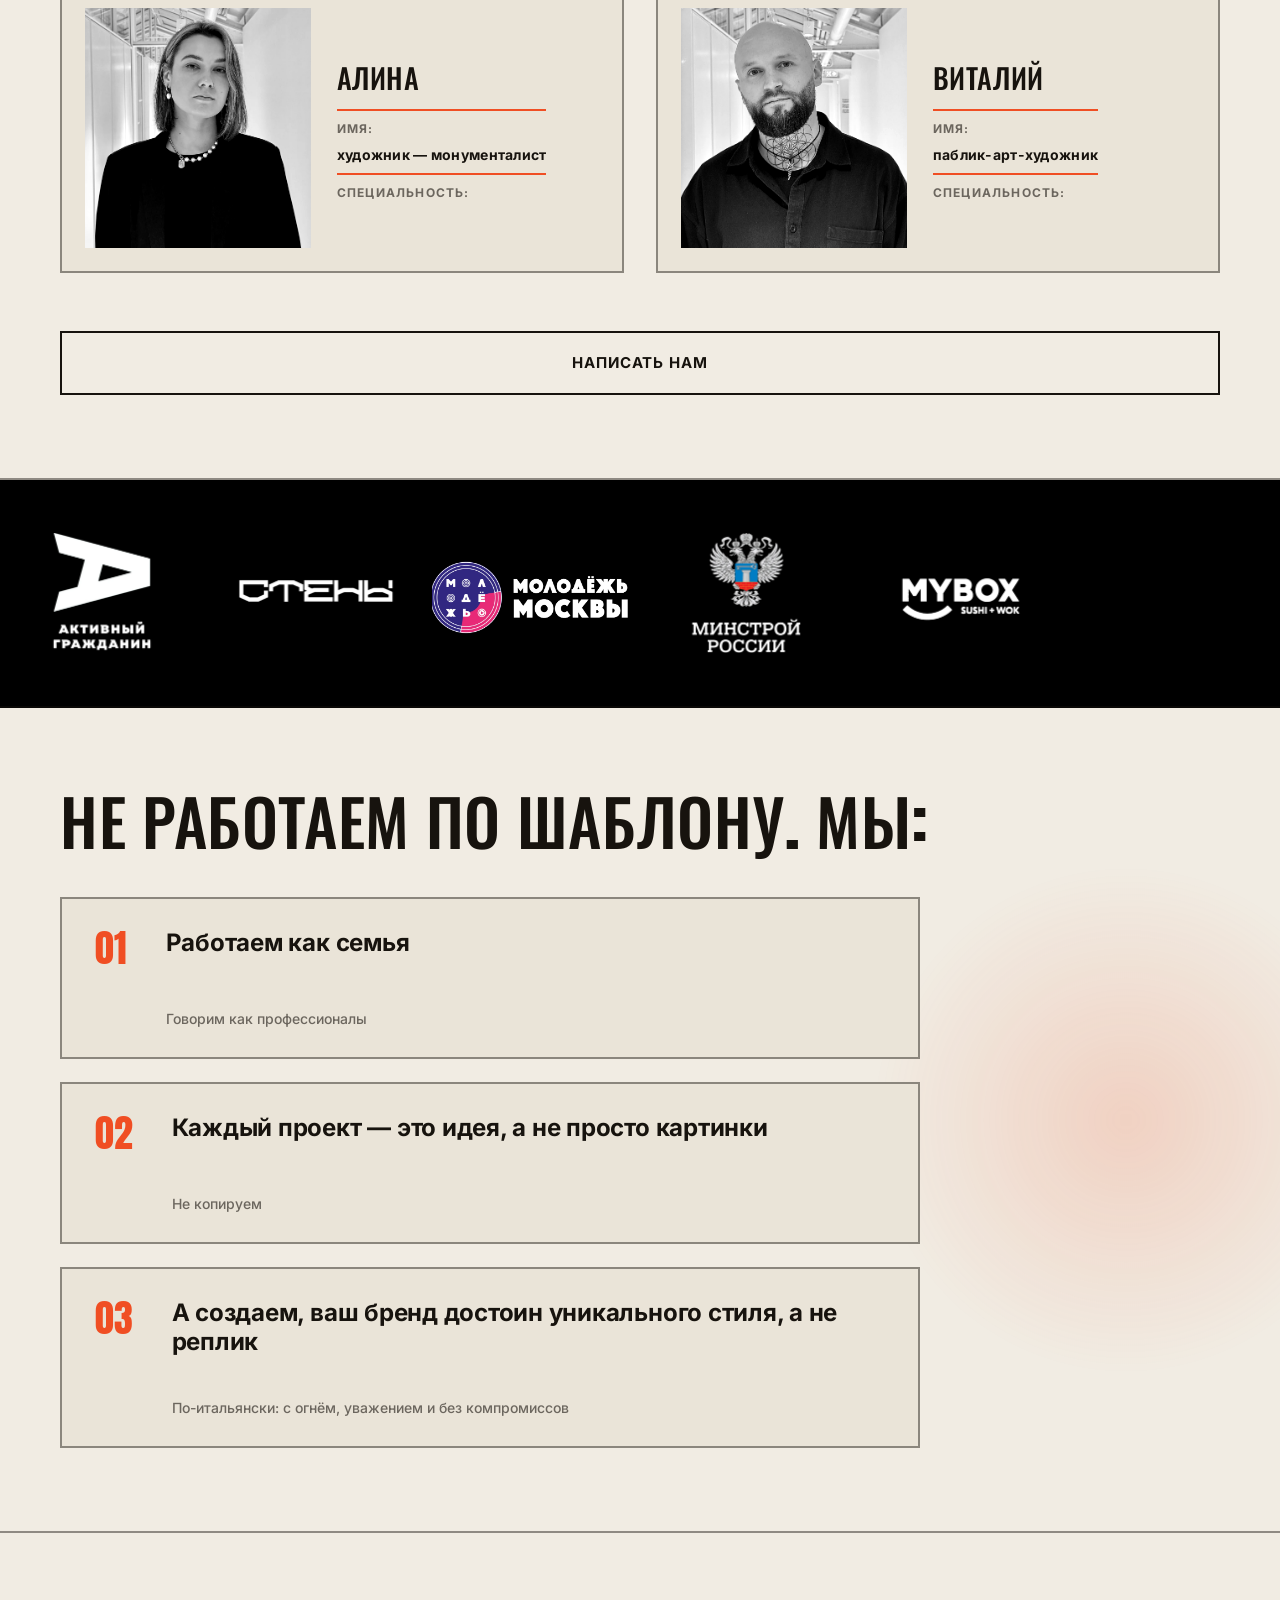
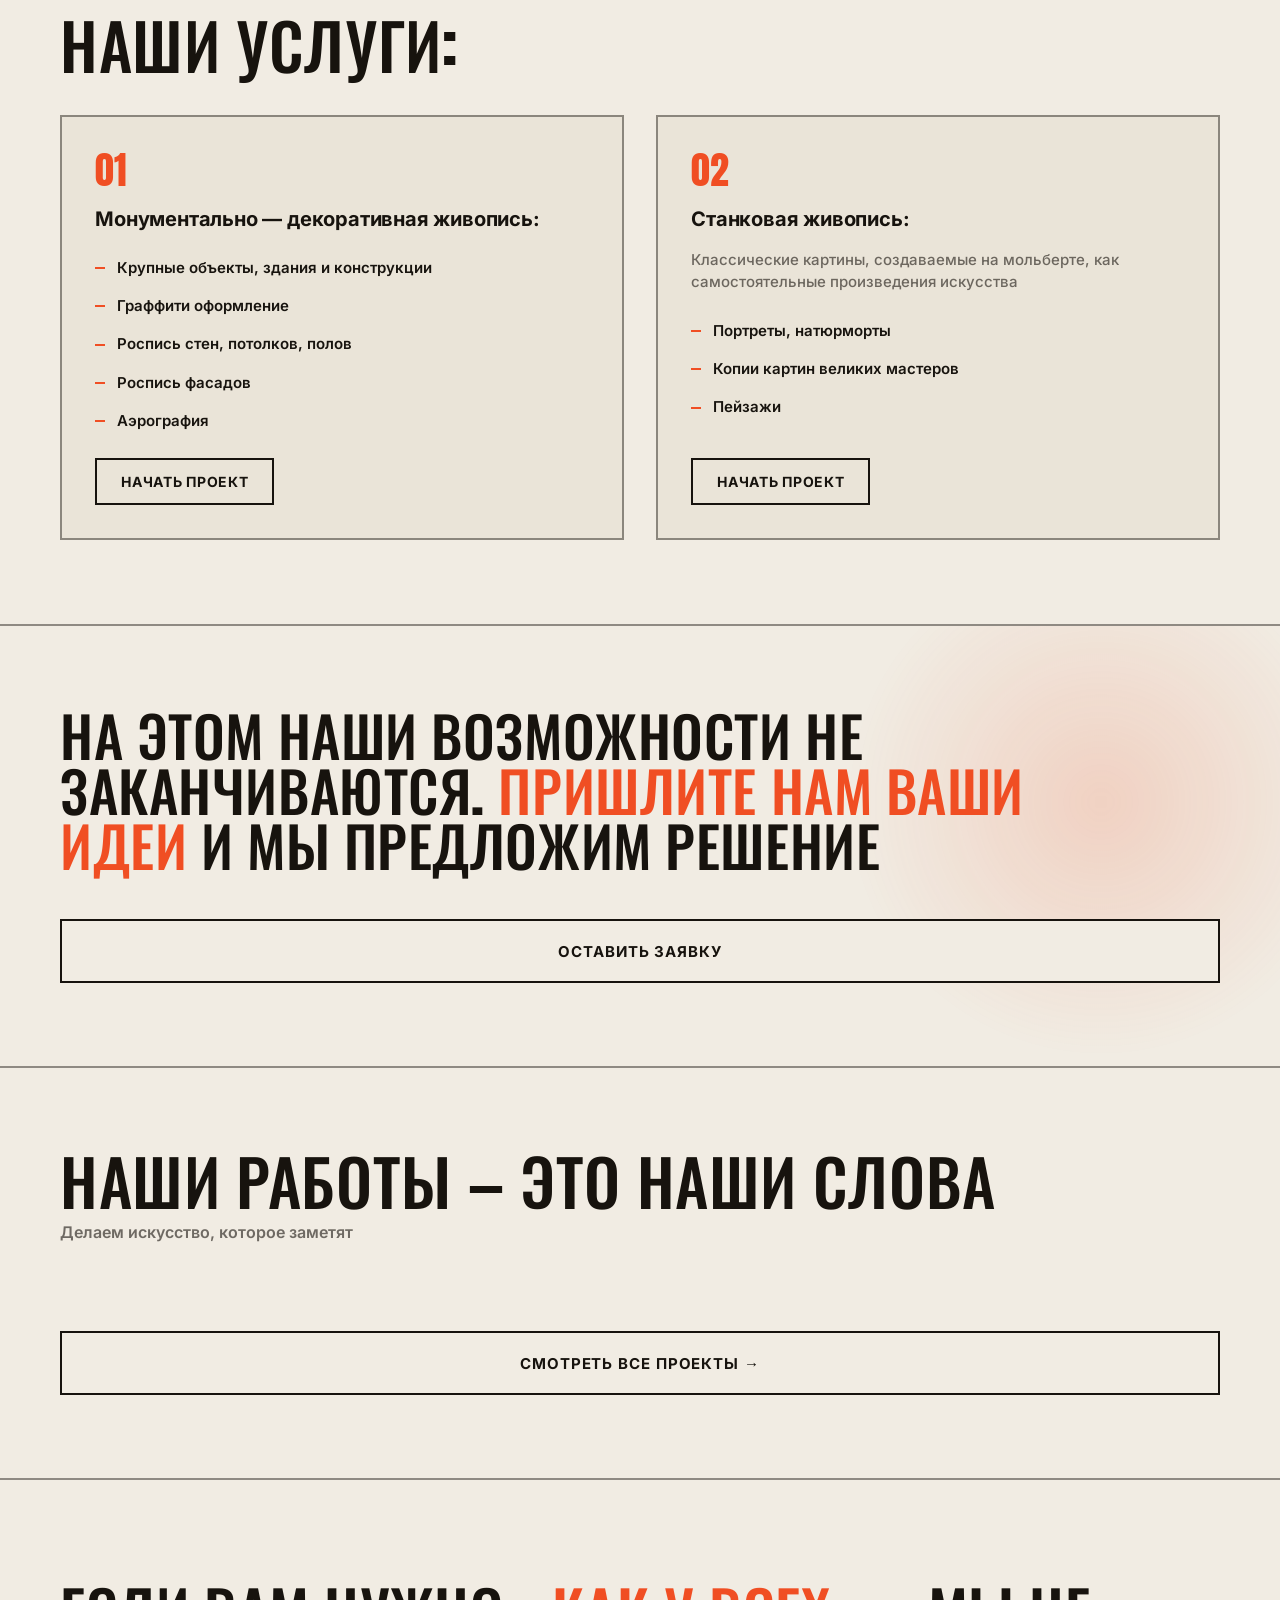
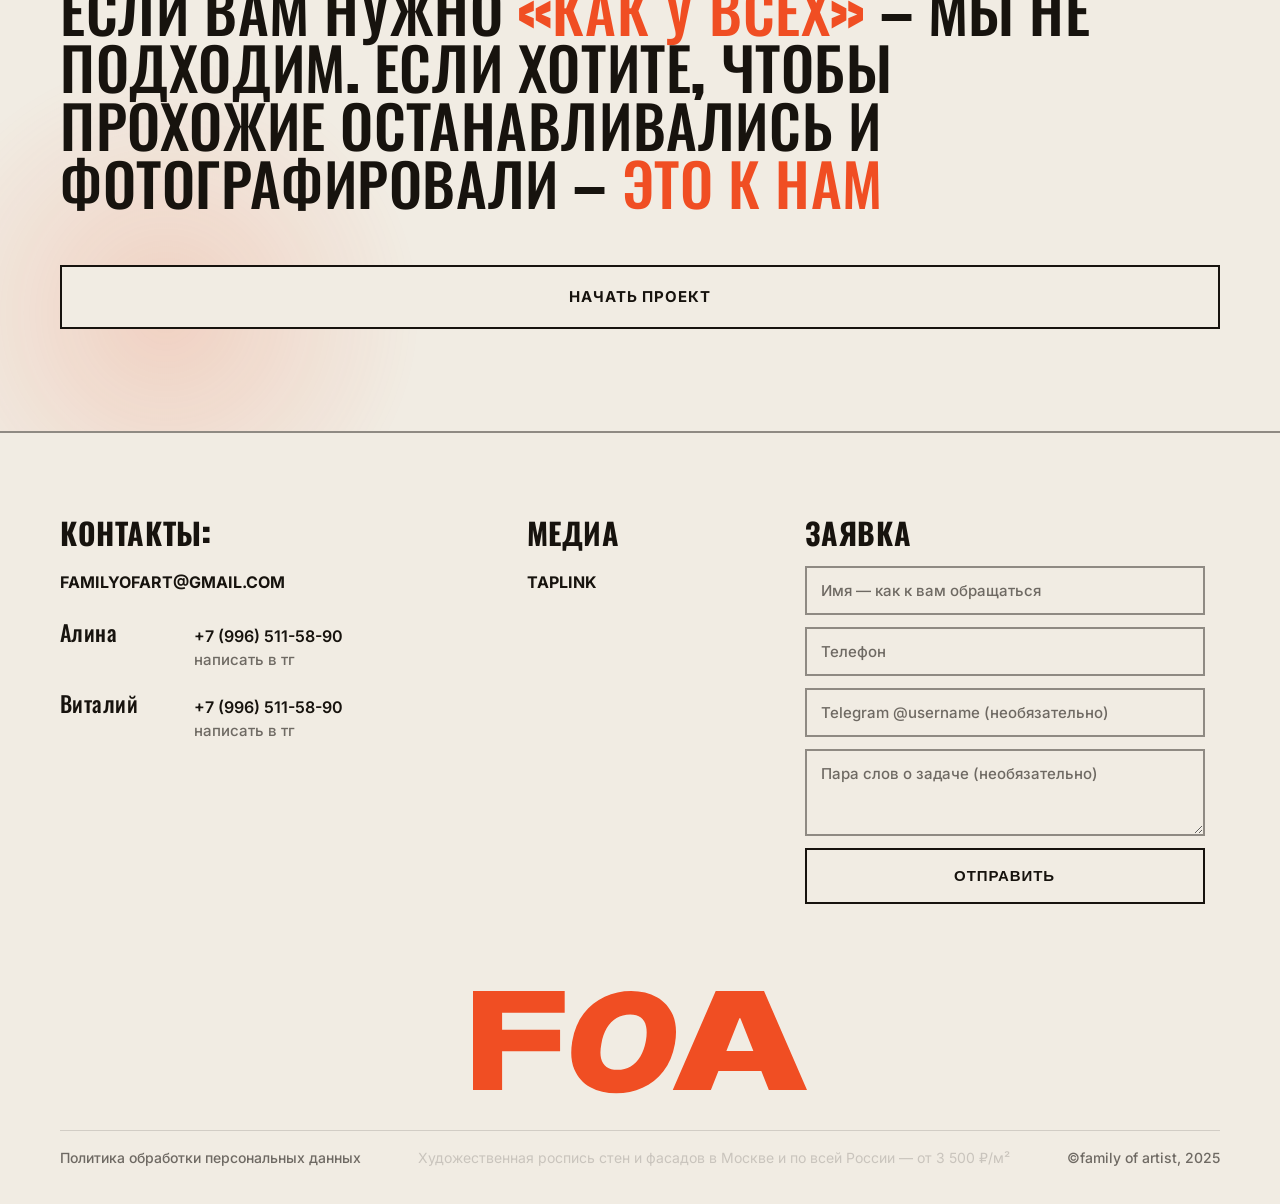
==== commit d6a98758: "Декор без «каляк», кнопка проектов внизу, ранжирование проектов По запросу клиента: - убраны каранда" ====
--- a/index.html
+++ b/index.html
@@ -65,7 +65,7 @@
 <link rel="preload" href="fonts/inter-var-cyrillic.woff2" as="font" type="font/woff2" crossorigin>
 <link rel="preload" href="fonts/inter-var-latin.woff2" as="font" type="font/woff2" crossorigin>
 <link rel="preload" href="fonts/oswald-var-cyrillic.woff2" as="font" type="font/woff2" crossorigin>
-<link rel="stylesheet" href="styles.css?v=235">
+<link rel="stylesheet" href="styles.css?v=236">
 </head>
 <body>
 
@@ -87,7 +87,6 @@
 
 <!-- ================= HERO ================= -->
 <section class="hero">
-  <canvas class="shader-bg shader-bg--text" data-shader data-theme="gray" aria-hidden="true"></canvas>
   <div class="hero__photo">
     <img fetchpriority="high" decoding="async" class="hero__paint" src="Photo/Paint.webp" srcset="Photo/Paint-800.webp 800w, Photo/Paint.webp 1600w" sizes="(max-width: 800px) 100vw, 1600px" alt="" aria-hidden="true" width="1600" height="900">
     <img fetchpriority="high" decoding="async" class="hero__people" src="Photo/HeroPeople.webp" srcset="Photo/HeroPeople-800.webp 800w, Photo/HeroPeople.webp 1600w" sizes="(max-width: 800px) 100vw, 1600px" alt="Алина и Виталий — дуэт художников FOA" width="1600" height="900">
@@ -105,7 +104,6 @@
 
 <!-- ================= PROJECTS ================= -->
 <section class="projects" id="projects">
-  <canvas class="shader-bg shader-bg--corner" data-shader data-theme="gray" aria-hidden="true"></canvas>
   <div class="section__inner">
     <div class="section__head">
       <h2 class="h-giant" data-editable="projects_home_title" data-label="Главная — заголовок проектов">ЛУЧШИЕ ПРОЕКТЫ</h2>
@@ -203,7 +201,7 @@
 
 <!-- ================= PRINCIPLES ================= -->
 <section class="principles" id="principles">
-  <img loading="lazy" decoding="async" class="principles__sign" src="Photo/OrangeBlock.webp" alt="" aria-hidden="true" width="833" height="1581">
+  <div class="glow glow--principles" aria-hidden="true"></div>
   <div class="section__inner">
     <h2 class="h-giant" data-editable="principles_title" data-label="Принципы — заголовок">не работаем по шаблону. Мы:</h2>
     <div class="principle-row" style="margin-top: clamp(28px,3.5vw,50px)">
@@ -258,8 +256,7 @@
 
 <!-- ================= STATEMENT ================= -->
 <section class="statement">
-  <img loading="lazy" decoding="async" class="statement__scribble" src="Photo/Rospis.webp" alt="" aria-hidden="true" width="800" height="1600">
-  <img loading="lazy" decoding="async" class="statement__brush" src="Photo/Orange_Line1.webp" alt="" aria-hidden="true" width="1164" height="1351">
+  <div class="glow glow--statement" aria-hidden="true"></div>
   <div class="section__inner">
     <p class="statement__text"><span data-editable="statement_a" data-label="Заявление — текст (до оранжевого)">На этом наши возможности не заканчиваются. </span><span class="accent" data-editable="statement_b" data-label="Заявление — текст (оранжевое)">Пришлите нам ваши идеи</span><span data-editable="statement_c" data-label="Заявление — текст (после)"> и мы предложим решение</span></p>
     <a href="#contacts" class="bar-btn statement__bar" data-editable="statement_btn" data-label="Заявление — кнопка">Оставить заявку</a>
@@ -275,14 +272,14 @@
         <p class="works__sub" data-editable="works_sub" data-label="Работы — подзаголовок">Делаем искусство, которое заметят</p>
       </div>
     </div>
+    <div class="works__list" id="worksList"></div>
     <a href="projects.html" class="bar-btn works__bar">Смотреть все проекты →</a>
-    <div class="works__list" id="worksList"></div>
   </div>
 </section>
 
 <!-- ================= CTA ================= -->
 <section class="cta" id="cta">
-  <canvas class="shader-bg" data-shader aria-hidden="true"></canvas>
+  <div class="glow glow--cta" aria-hidden="true"></div>
   <div class="cta__inner">
     <p class="cta__text"><span data-editable="cta_a" data-label="Призыв — текст (до оранжевого)">Если вам нужно </span><span class="accent" data-editable="cta_b" data-label="Призыв — текст (оранжевое 1)">«как у всех»</span><span data-editable="cta_c" data-label="Призыв — текст (середина)"> — мы не подходим. Если хотите, чтобы прохожие останавливались и фотографировали — </span><span class="accent" data-editable="cta_d" data-label="Призыв — текст (оранжевое 2)">это к нам</span></p>
     <a href="#contacts" class="bar-btn cta__bar" data-editable="cta_btn" data-label="Призыв — кнопка">Начать проект</a>
@@ -337,7 +334,6 @@
   </div>
 </footer>
 
-<script src="js/shader.js?v=227" defer></script>
 <script src="js/content.js?v=231" defer></script>
 <script src="js/store.js?v=226" defer></script>
 <script src="js/site.js?v=227" defer></script>
--- a/styles.css
+++ b/styles.css
@@ -604,6 +604,23 @@
 }
 .svc-card__btn:hover { background: var(--ink); color: var(--paper); }
 
+/* ============ точечные оранжевые свечения ============ */
+.glow {
+  position: absolute;
+  width: clamp(320px, 40vw, 620px);
+  height: clamp(320px, 40vw, 620px);
+  border-radius: 50%;
+  background: radial-gradient(circle, rgba(240, 78, 35, .17) 0%, rgba(240, 78, 35, .06) 45%, transparent 70%);
+  filter: blur(6px);
+  pointer-events: none;
+  z-index: 0;
+}
+.glow--statement { top: -18%; right: -6%; }
+.glow--principles { top: 50%; right: -8%; transform: translateY(-50%); }
+.glow--cta { bottom: -25%; left: -7%; }
+.statement .section__inner { position: relative; z-index: 1; }
+.principles .section__inner { z-index: 1; }
+
 /* ============ statement («пришлите») ============ */
 .statement { position: relative; overflow: hidden; border-bottom: 2px solid var(--line); }
 .statement__scribble {
@@ -668,7 +685,7 @@
   color: var(--ink-60);
 }
 .works__more { margin-left: auto; }
-.works__bar { margin-bottom: clamp(28px, 3.5vw, 44px); }
+.works__bar { margin-top: clamp(28px, 3.5vw, 44px); }
 .works__list { display: flex; flex-direction: column; gap: clamp(28px, 3.5vw, 44px); }
 .work-panel {
   position: relative;
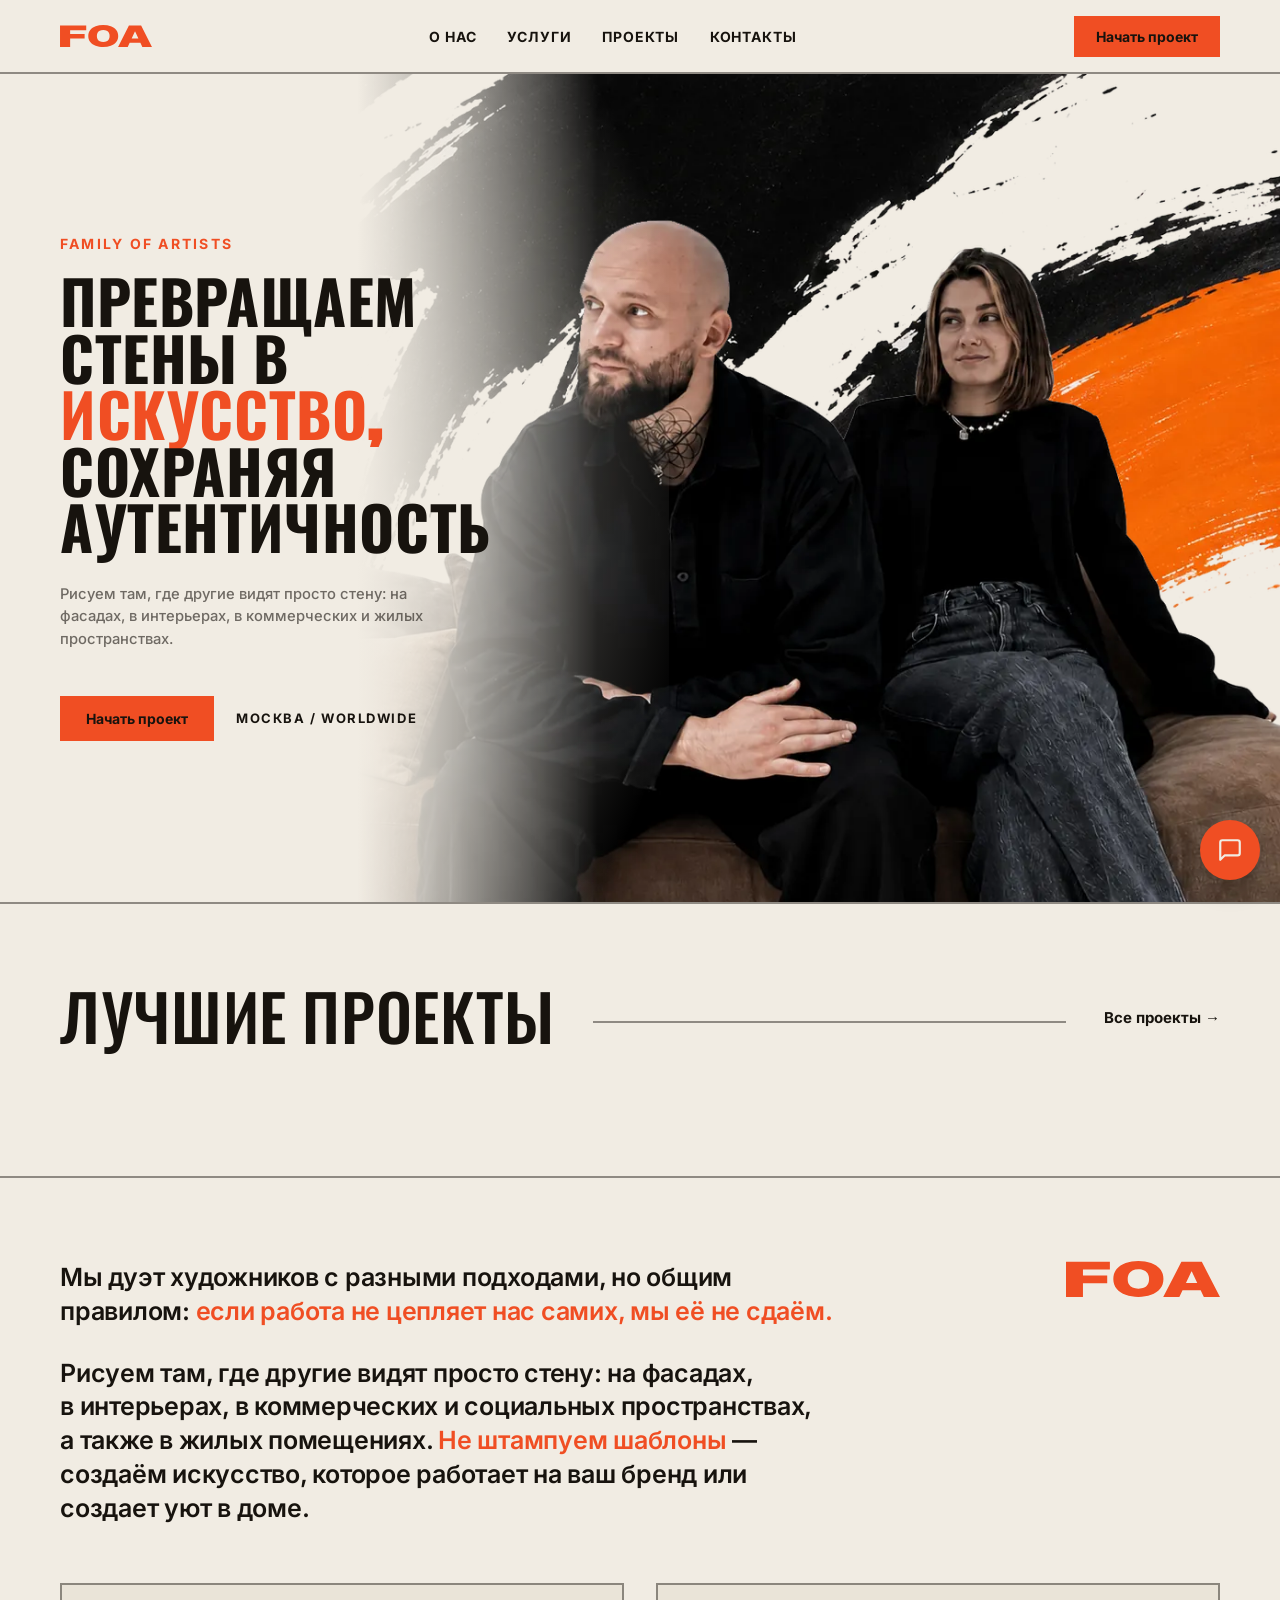
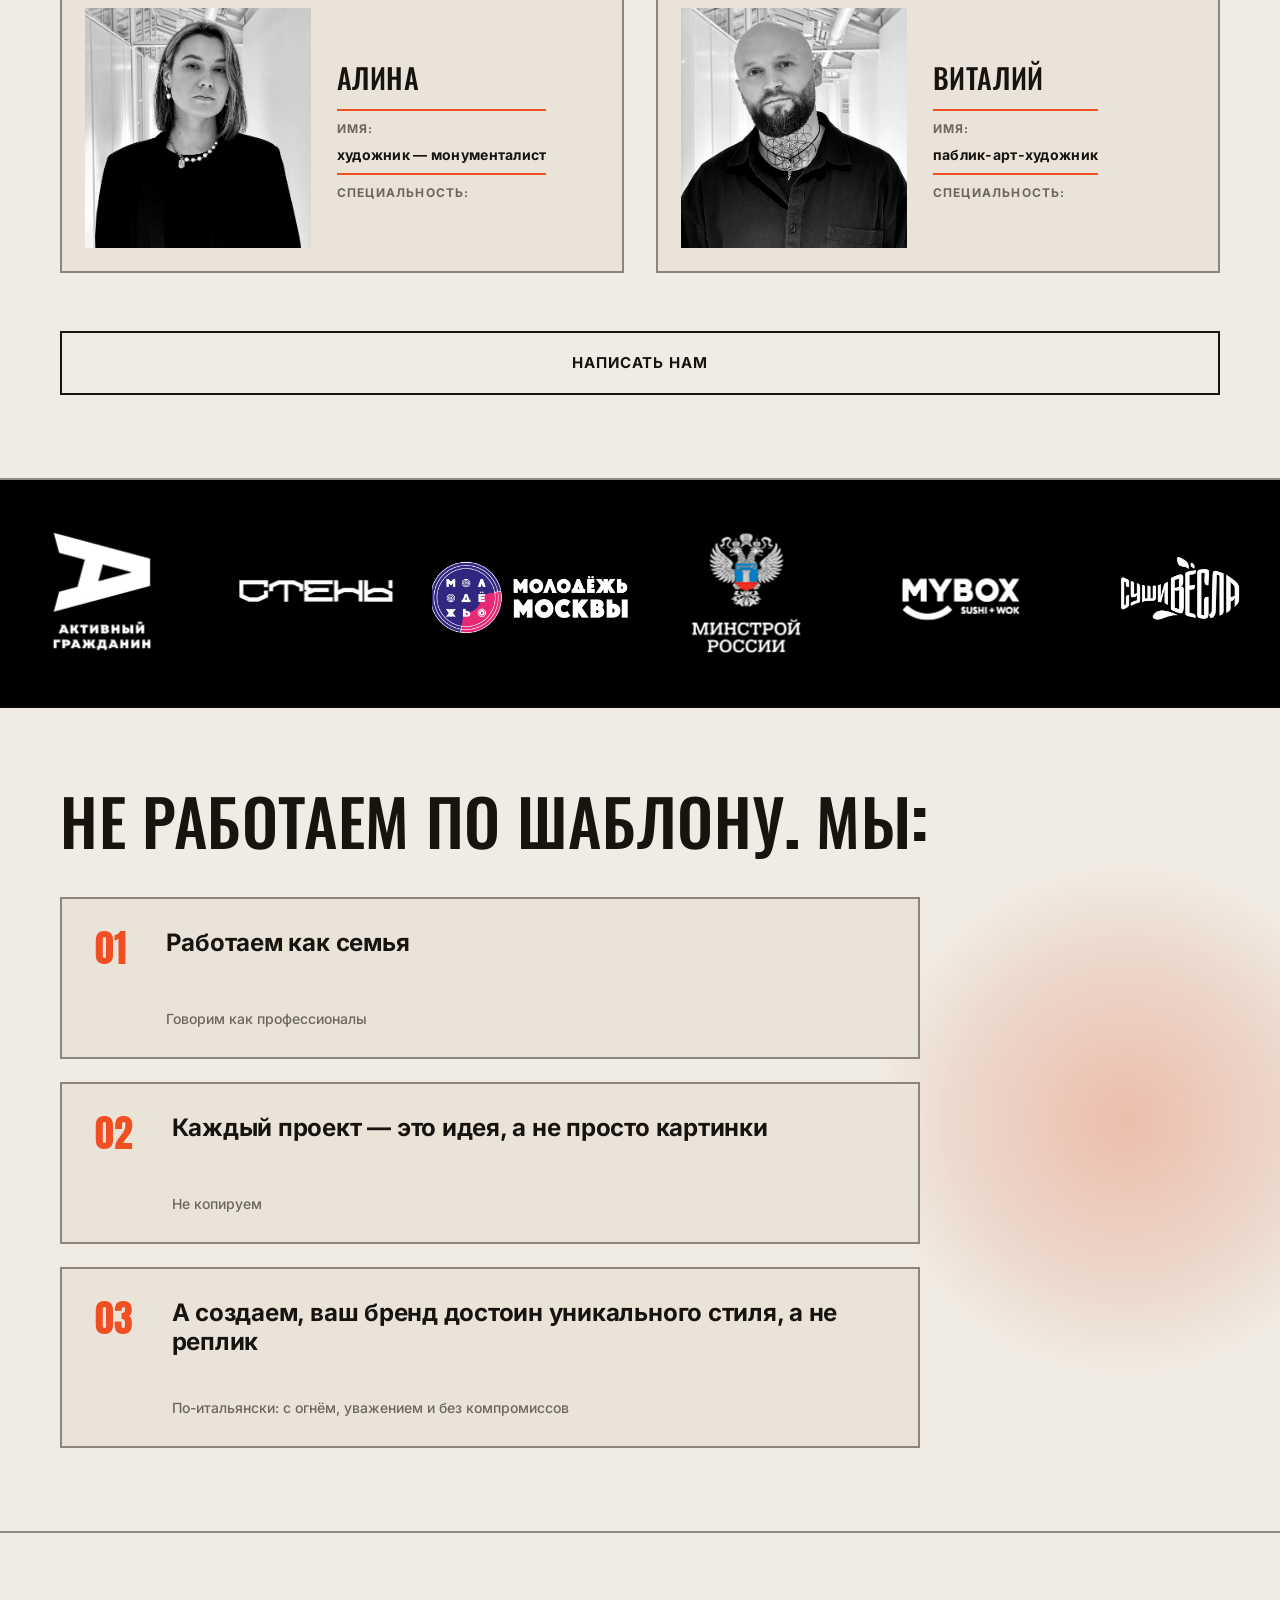
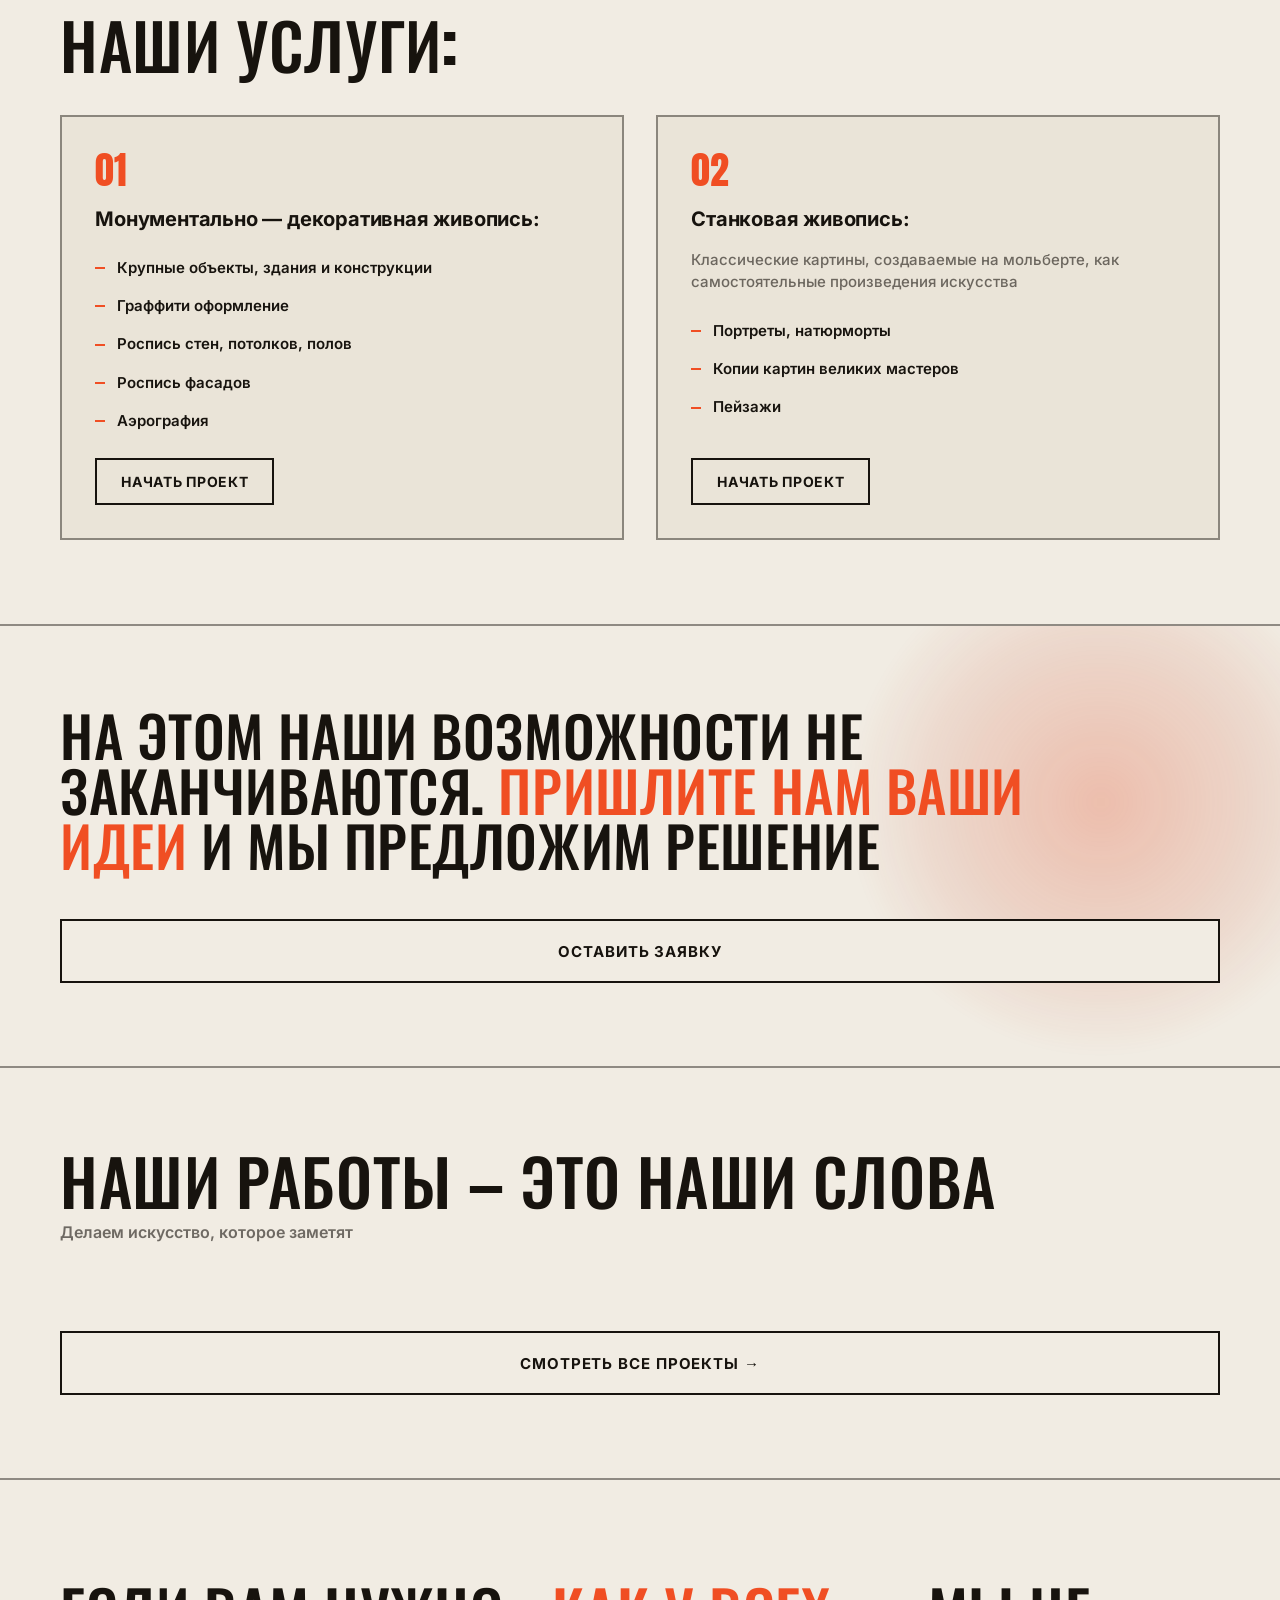
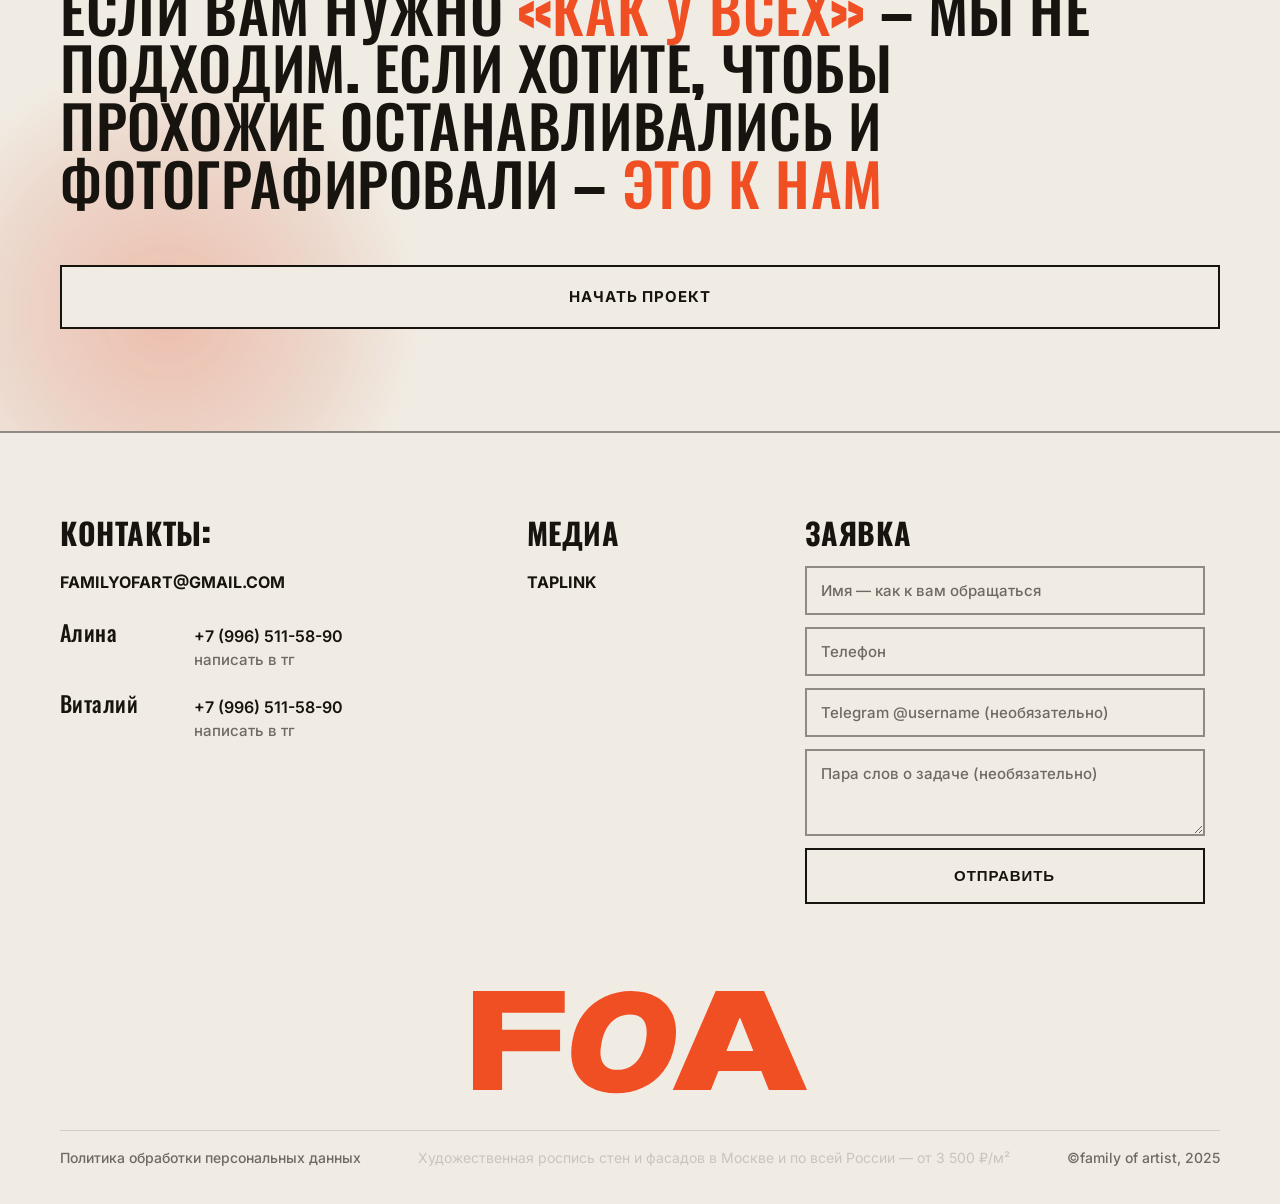
==== commit 1a4afb8c: "Свечение глубже и теплее — ближе к референсу из Figma Generated with [Devin](https://devin.ai)  Co-A" ====
--- a/index.html
+++ b/index.html
@@ -65,7 +65,7 @@
 <link rel="preload" href="fonts/inter-var-cyrillic.woff2" as="font" type="font/woff2" crossorigin>
 <link rel="preload" href="fonts/inter-var-latin.woff2" as="font" type="font/woff2" crossorigin>
 <link rel="preload" href="fonts/oswald-var-cyrillic.woff2" as="font" type="font/woff2" crossorigin>
-<link rel="stylesheet" href="styles.css?v=236">
+<link rel="stylesheet" href="styles.css?v=237">
 </head>
 <body>
 
--- a/styles.css
+++ b/styles.css
@@ -610,8 +610,8 @@
   width: clamp(320px, 40vw, 620px);
   height: clamp(320px, 40vw, 620px);
   border-radius: 50%;
-  background: radial-gradient(circle, rgba(240, 78, 35, .17) 0%, rgba(240, 78, 35, .06) 45%, transparent 70%);
-  filter: blur(6px);
+  background: radial-gradient(circle, rgba(226, 58, 18, .26) 0%, rgba(200, 50, 16, .11) 45%, transparent 70%);
+  filter: blur(4px);
   pointer-events: none;
   z-index: 0;
 }
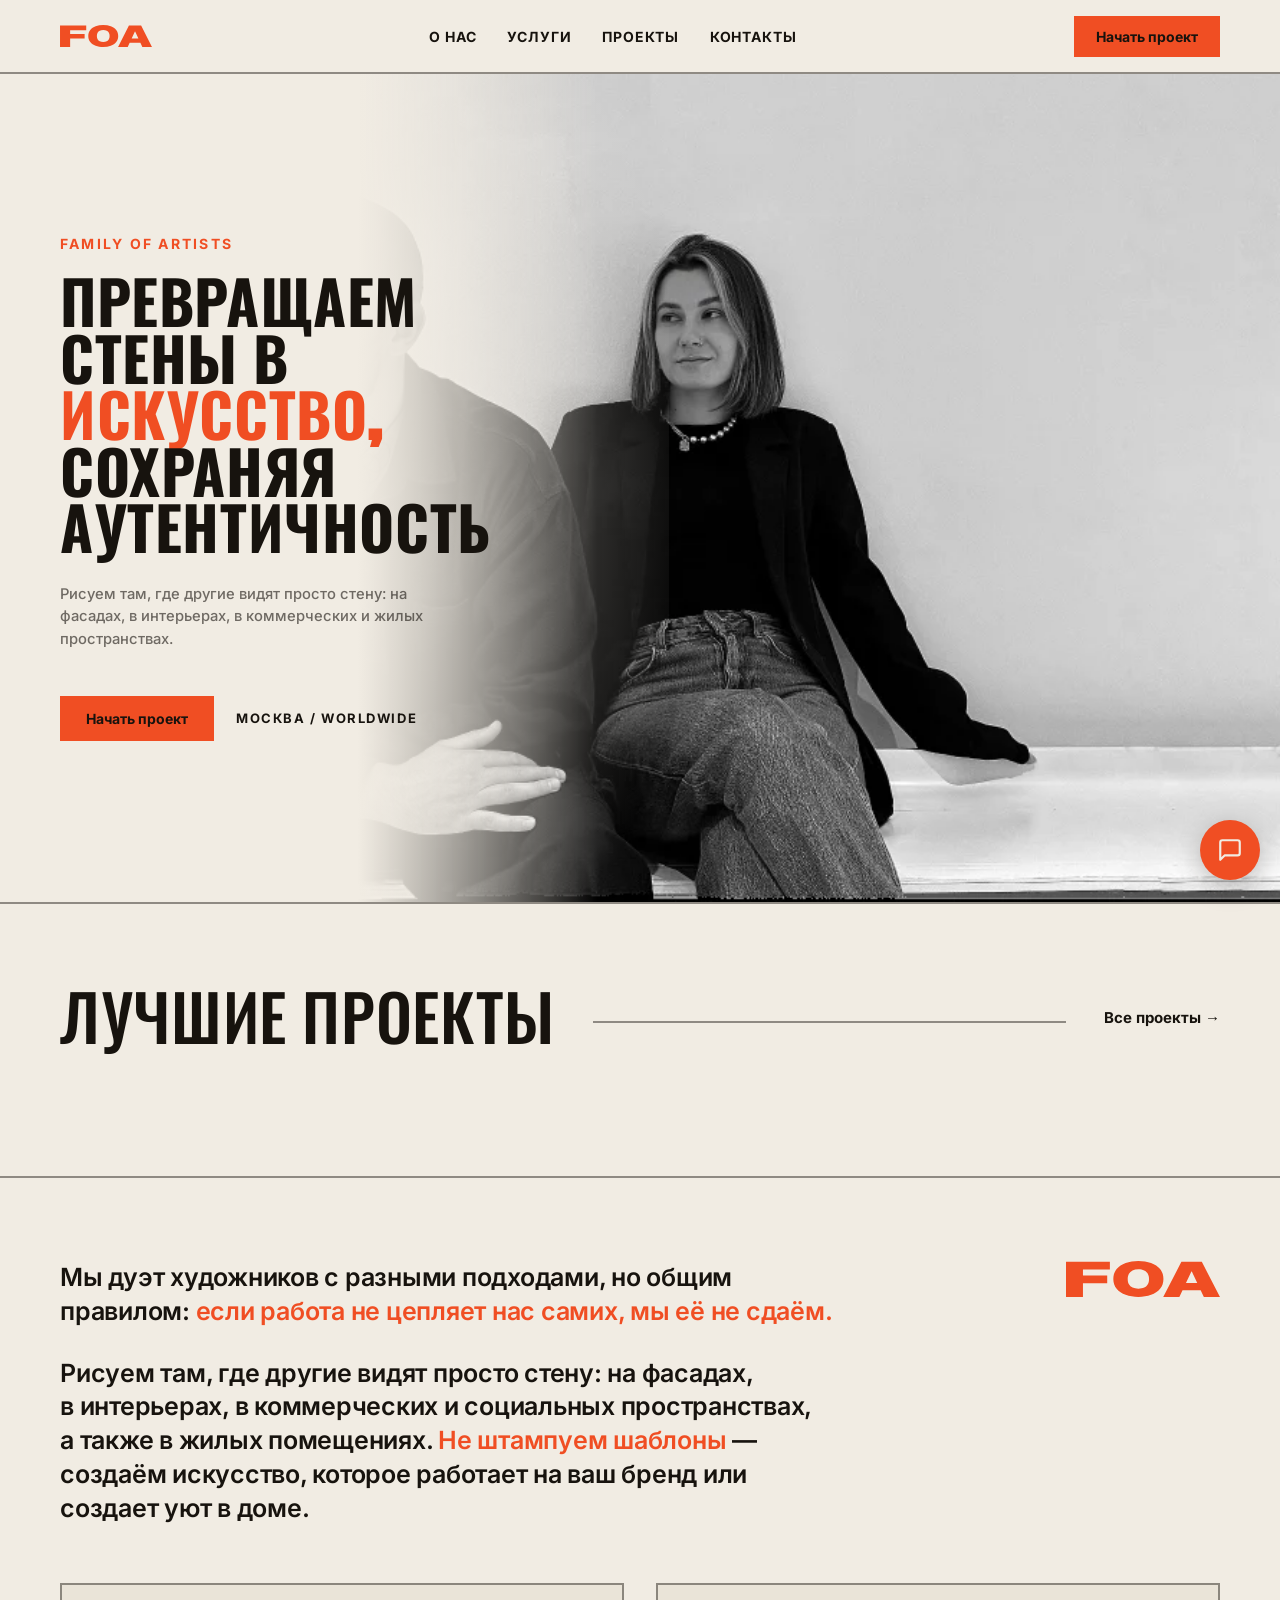
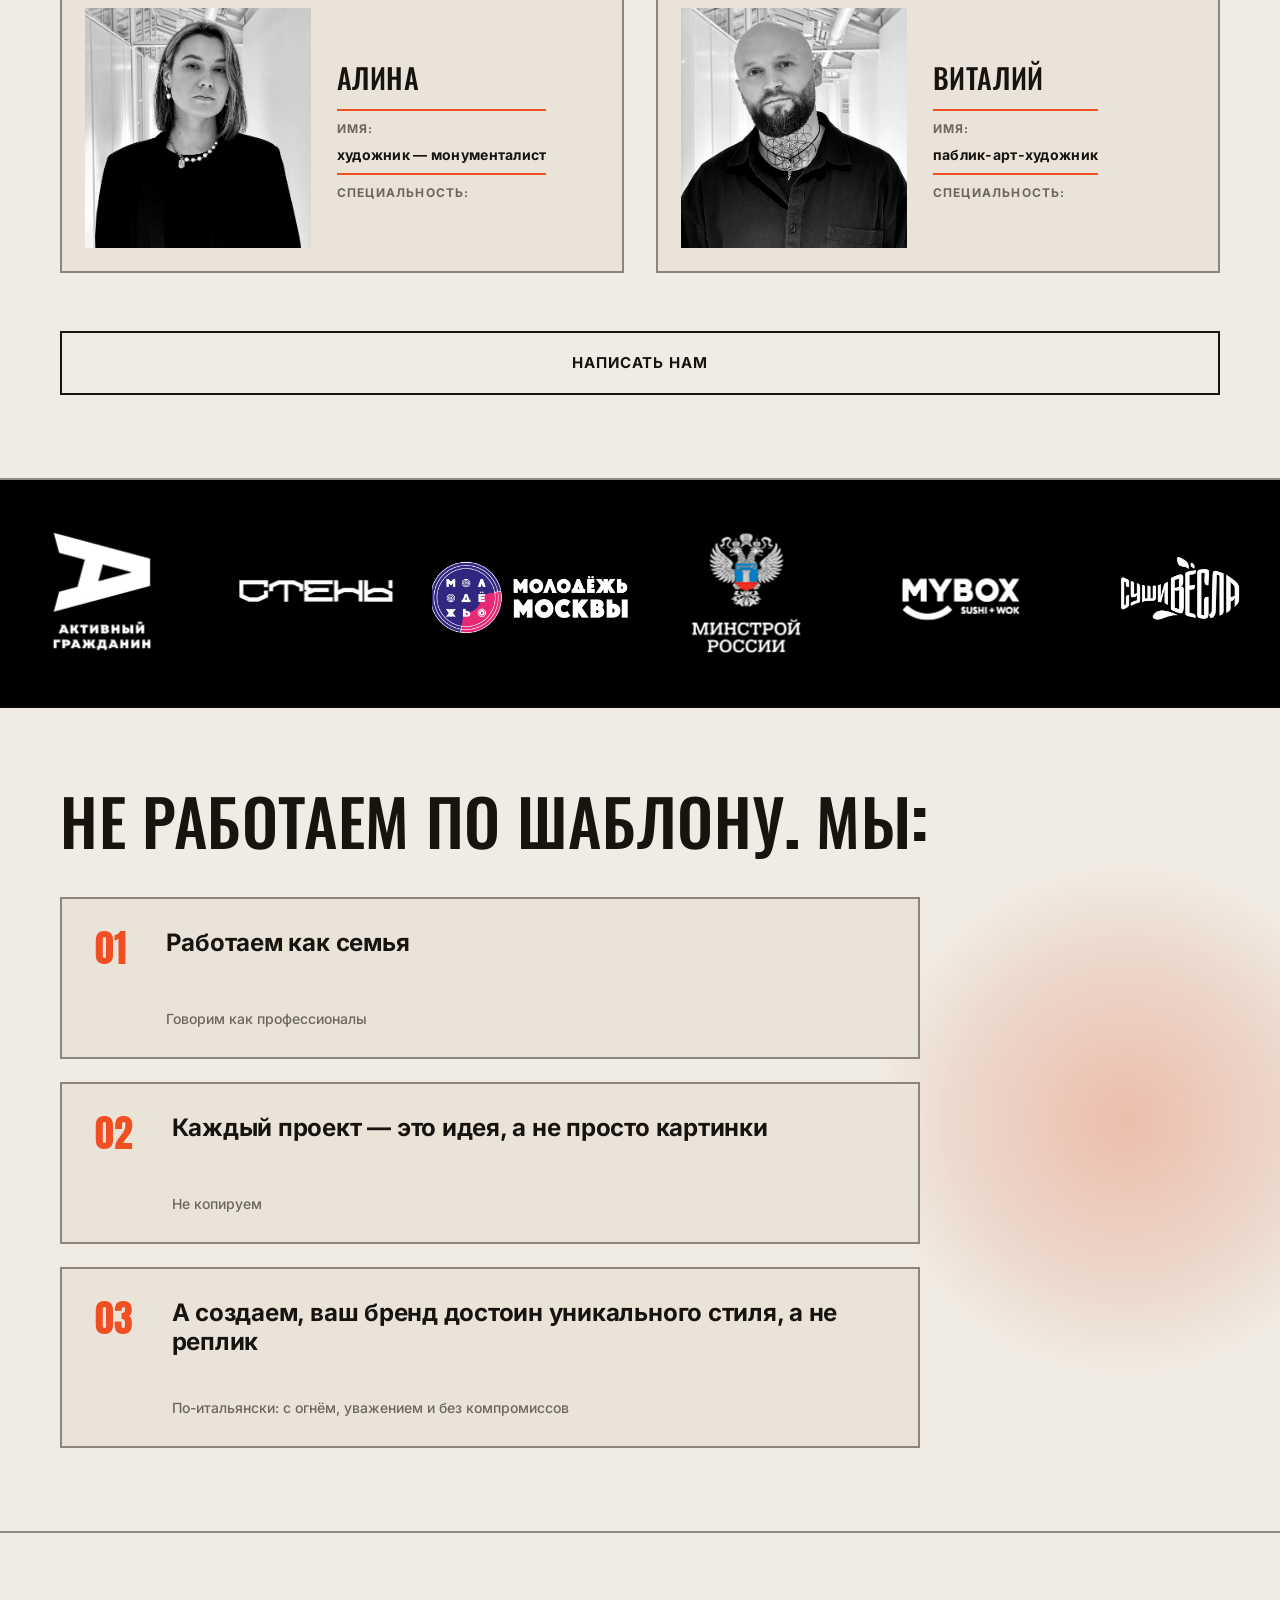
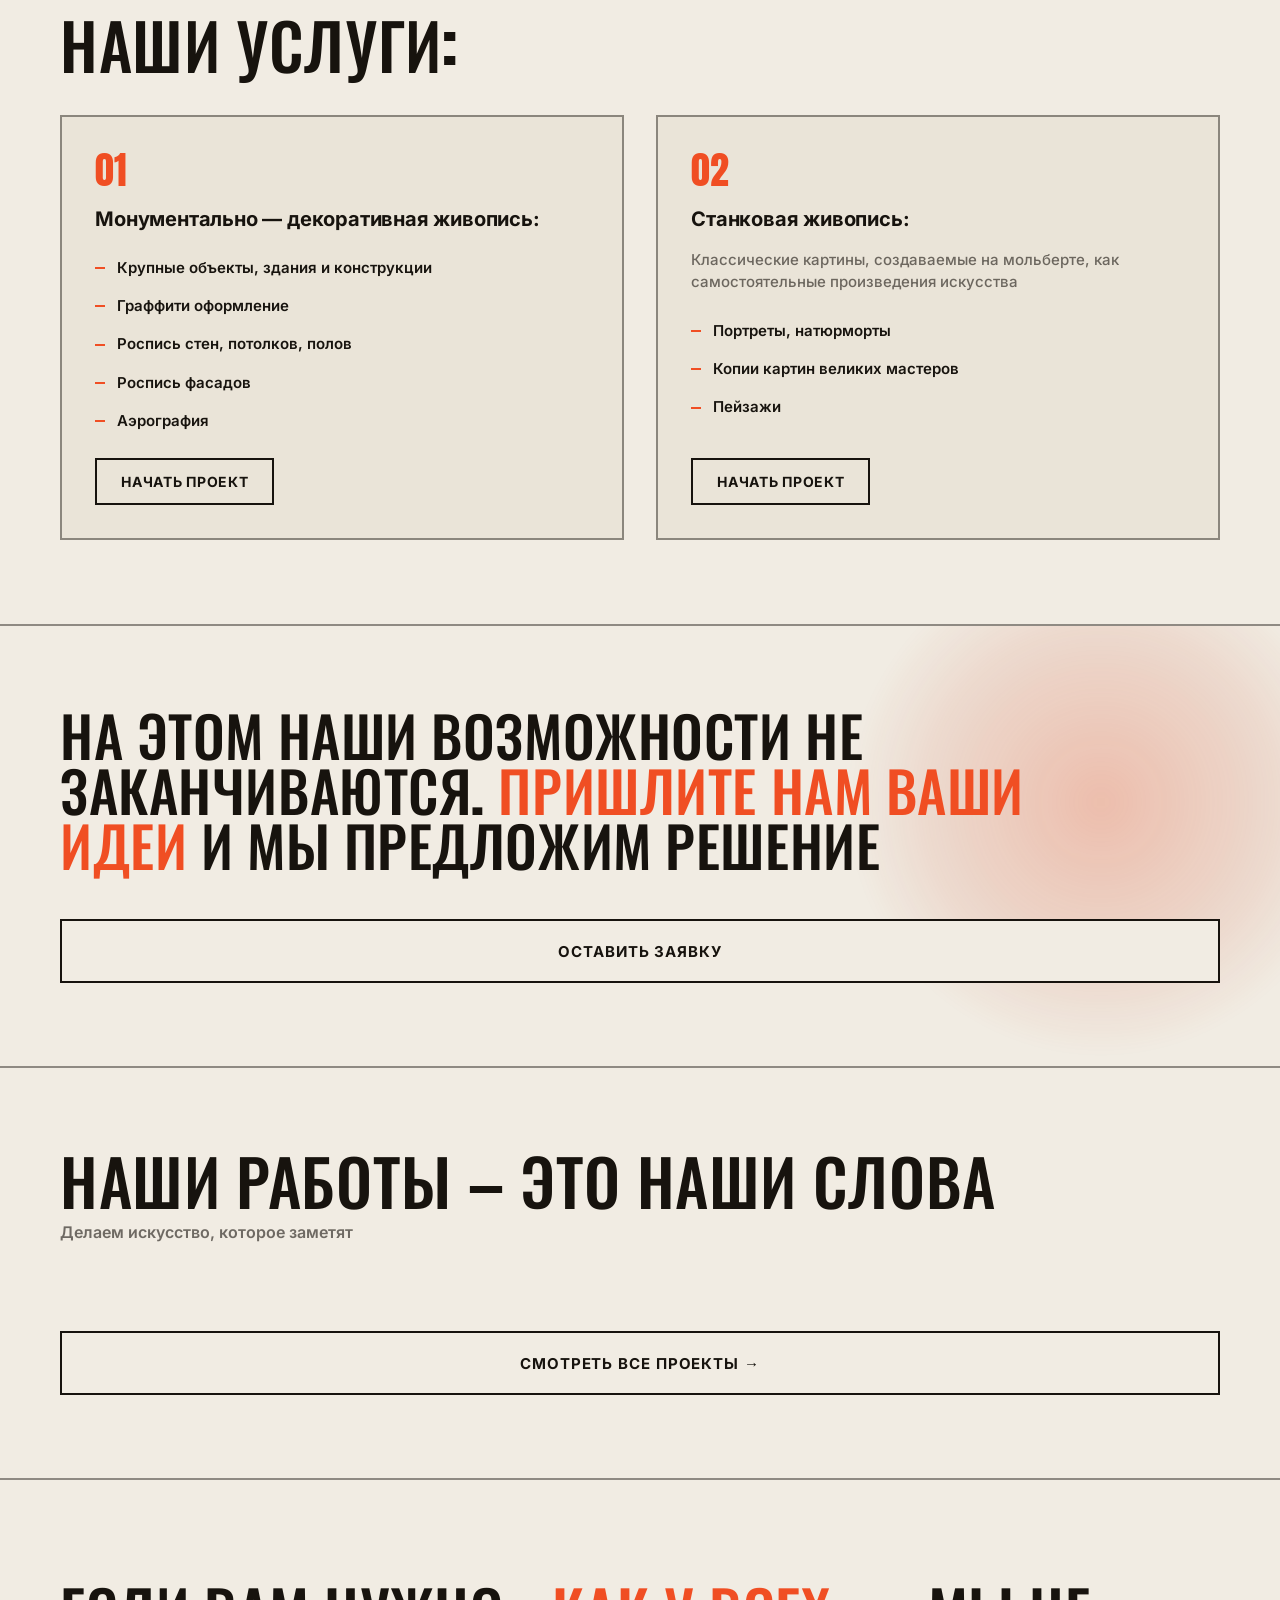
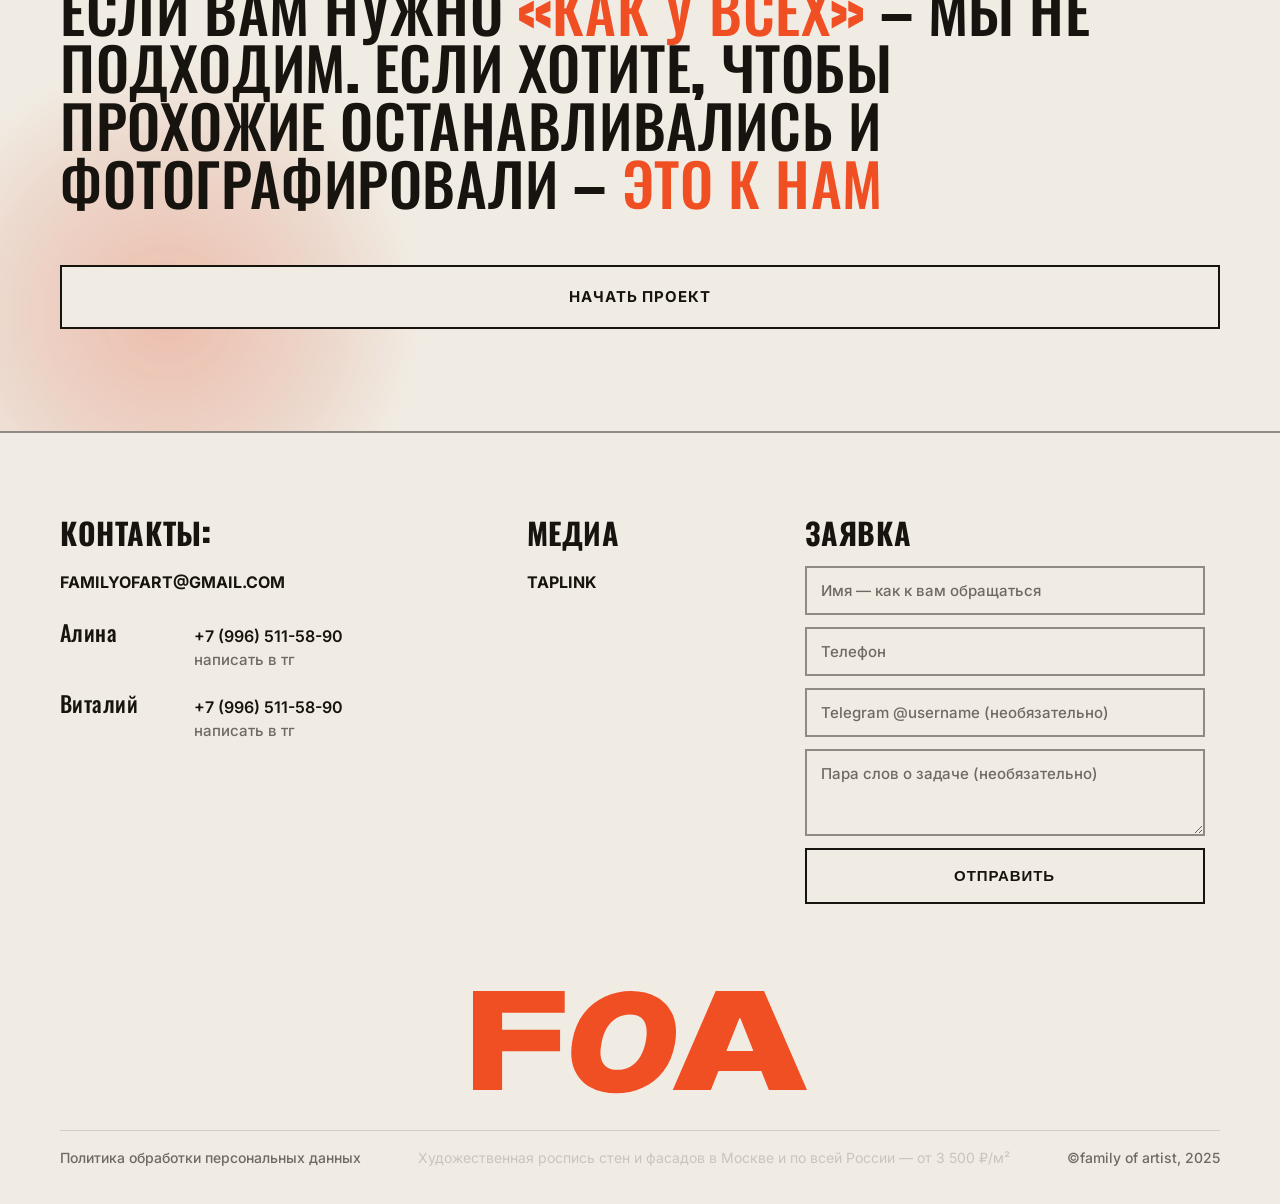
==== commit ce5d8e99: "Баннер героя — ч/б фото художников без мазков краски Generated with [Devin](https://devin.ai)  Co-Au" ====
--- a/index.html
+++ b/index.html
@@ -59,8 +59,8 @@
   "inLanguage": "ru"
 }
 </script>
-<link rel="preload" as="image" href="Photo/Paint-800.webp" imagesrcset="Photo/Paint-800.webp 800w, Photo/Paint.webp 1600w" imagesizes="(max-width: 800px) 100vw, 1600px" fetchpriority="high" media="(max-width: 800px)">
-<link rel="preload" as="image" href="Photo/Paint.webp" fetchpriority="high" media="(min-width: 801px)">
+<link rel="preload" as="image" href="Photo/HeroBW-800.webp" imagesrcset="Photo/HeroBW-800.webp 800w, Photo/HeroBW.webp 1024w" imagesizes="(max-width: 800px) 100vw, 1024px" fetchpriority="high" media="(max-width: 800px)">
+<link rel="preload" as="image" href="Photo/HeroBW.webp" fetchpriority="high" media="(min-width: 801px)">
 <link rel="preload" href="fonts/anton-400-latin.woff2" as="font" type="font/woff2" crossorigin>
 <link rel="preload" href="fonts/inter-var-cyrillic.woff2" as="font" type="font/woff2" crossorigin>
 <link rel="preload" href="fonts/inter-var-latin.woff2" as="font" type="font/woff2" crossorigin>
@@ -88,8 +88,7 @@
 <!-- ================= HERO ================= -->
 <section class="hero">
   <div class="hero__photo">
-    <img fetchpriority="high" decoding="async" class="hero__paint" src="Photo/Paint.webp" srcset="Photo/Paint-800.webp 800w, Photo/Paint.webp 1600w" sizes="(max-width: 800px) 100vw, 1600px" alt="" aria-hidden="true" width="1600" height="900">
-    <img fetchpriority="high" decoding="async" class="hero__people" src="Photo/HeroPeople.webp" srcset="Photo/HeroPeople-800.webp 800w, Photo/HeroPeople.webp 1600w" sizes="(max-width: 800px) 100vw, 1600px" alt="Алина и Виталий — дуэт художников FOA" width="1600" height="900">
+    <img fetchpriority="high" decoding="async" class="hero__paint" src="Photo/HeroBW.webp" srcset="Photo/HeroBW-800.webp 800w, Photo/HeroBW.webp 1024w" sizes="(max-width: 800px) 100vw, 1024px" alt="Алина и Виталий — дуэт художников FOA" width="1024" height="576">
   </div>
   <div class="hero__inner">
     <p class="hero__eyebrow" data-editable="hero_eyebrow" data-label="Герой — надзаголовок">Family of Artists</p>
